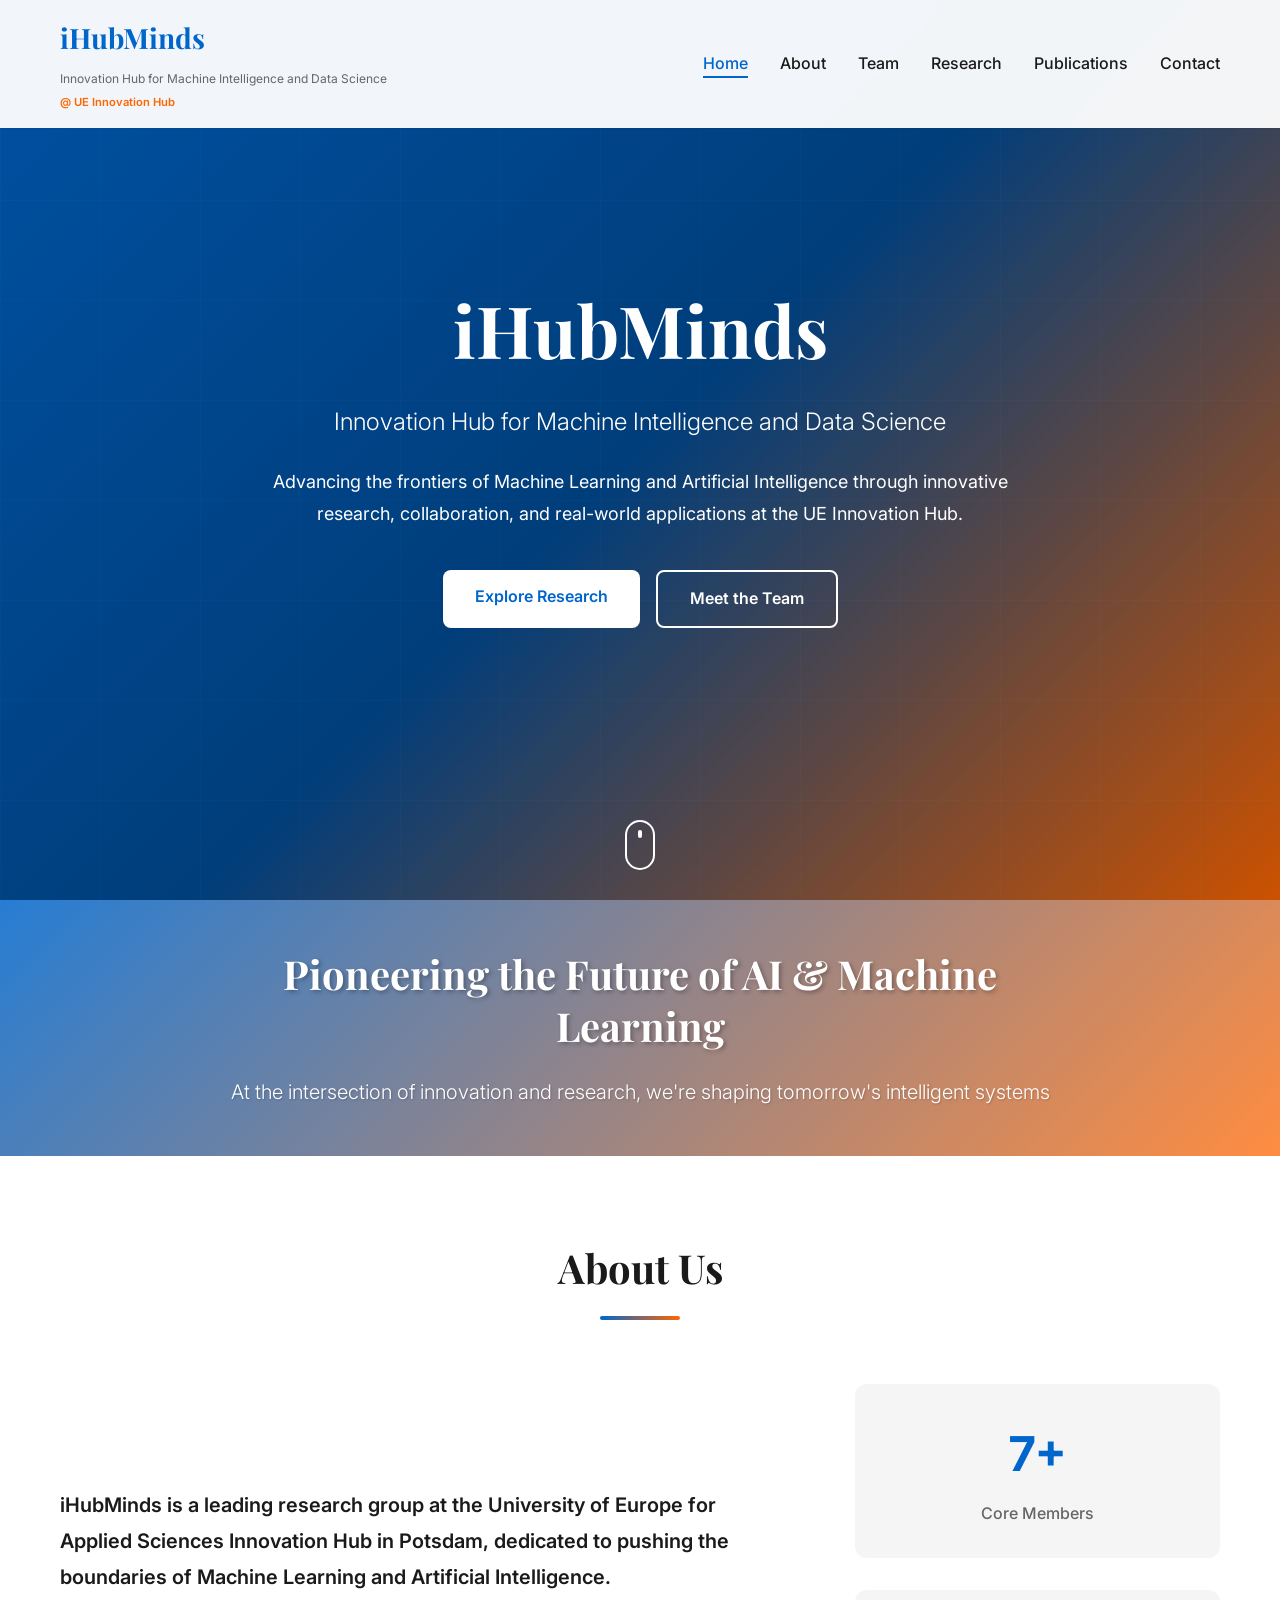
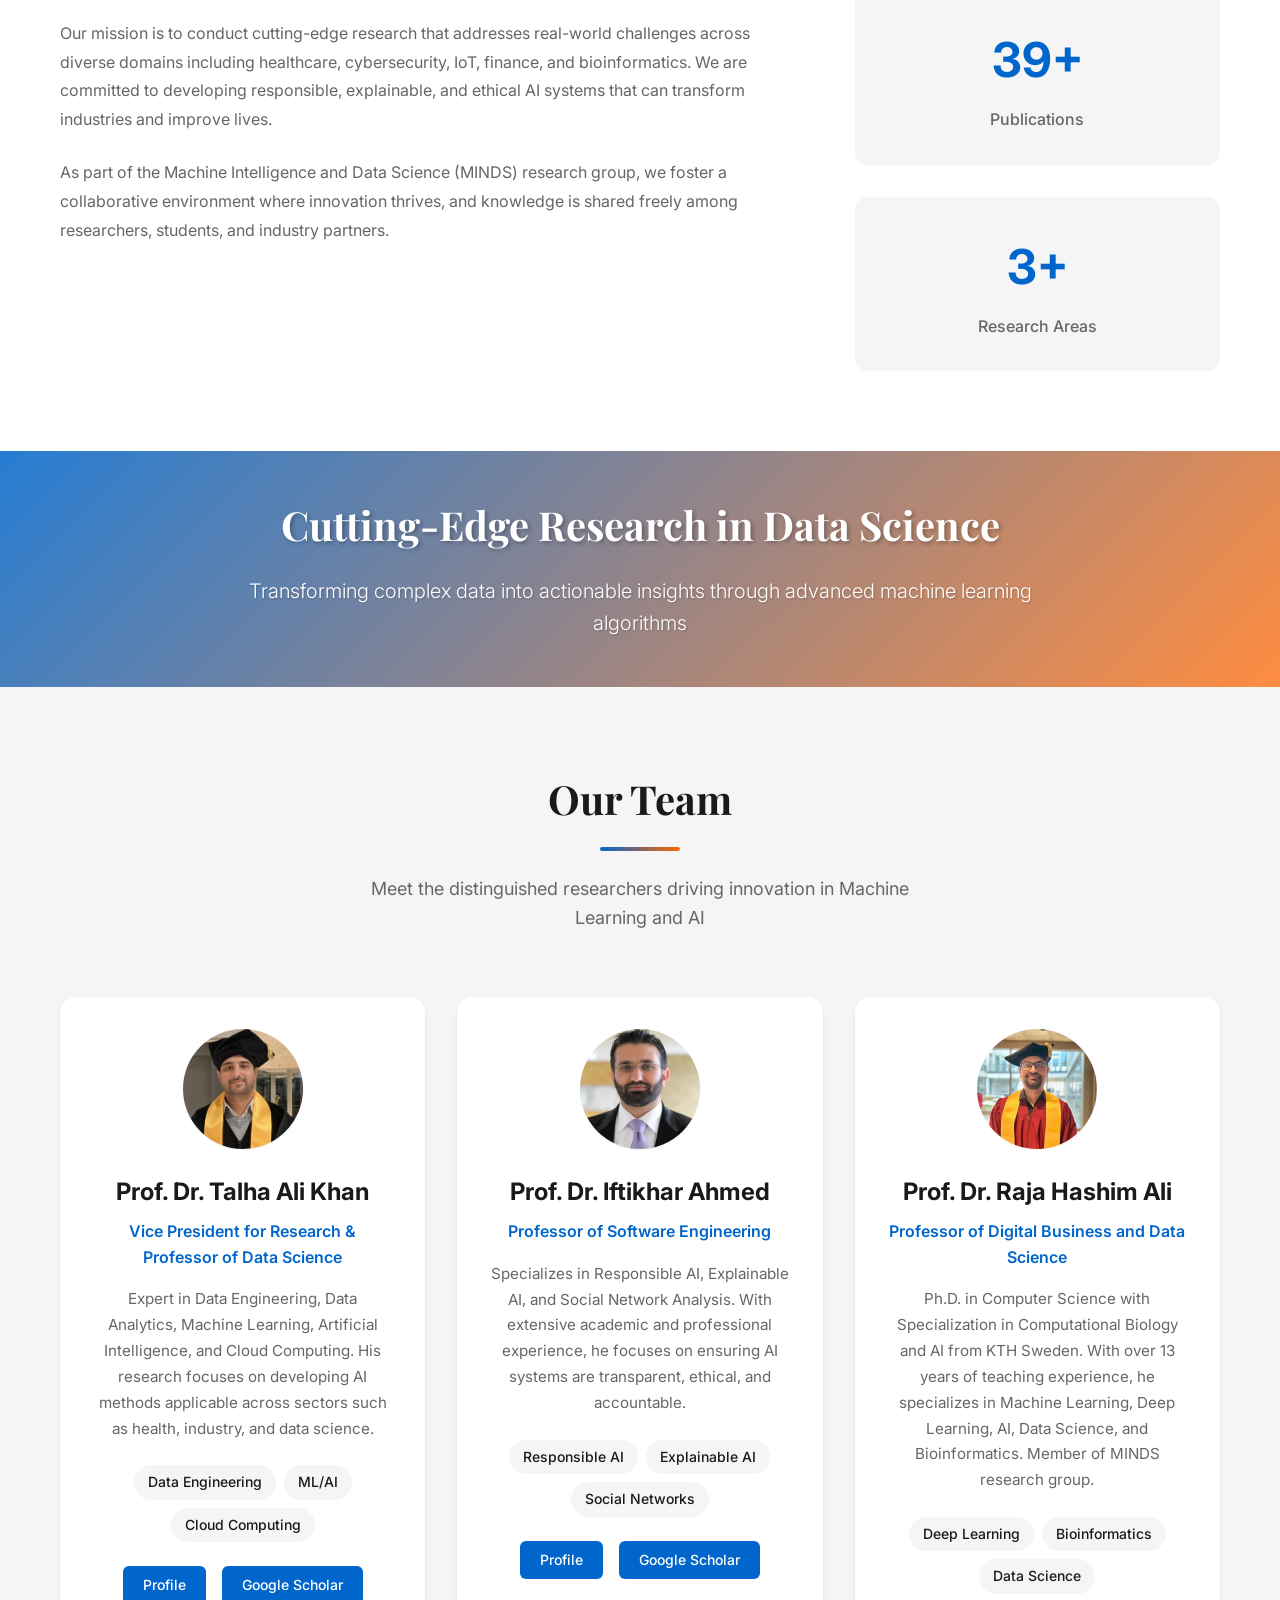
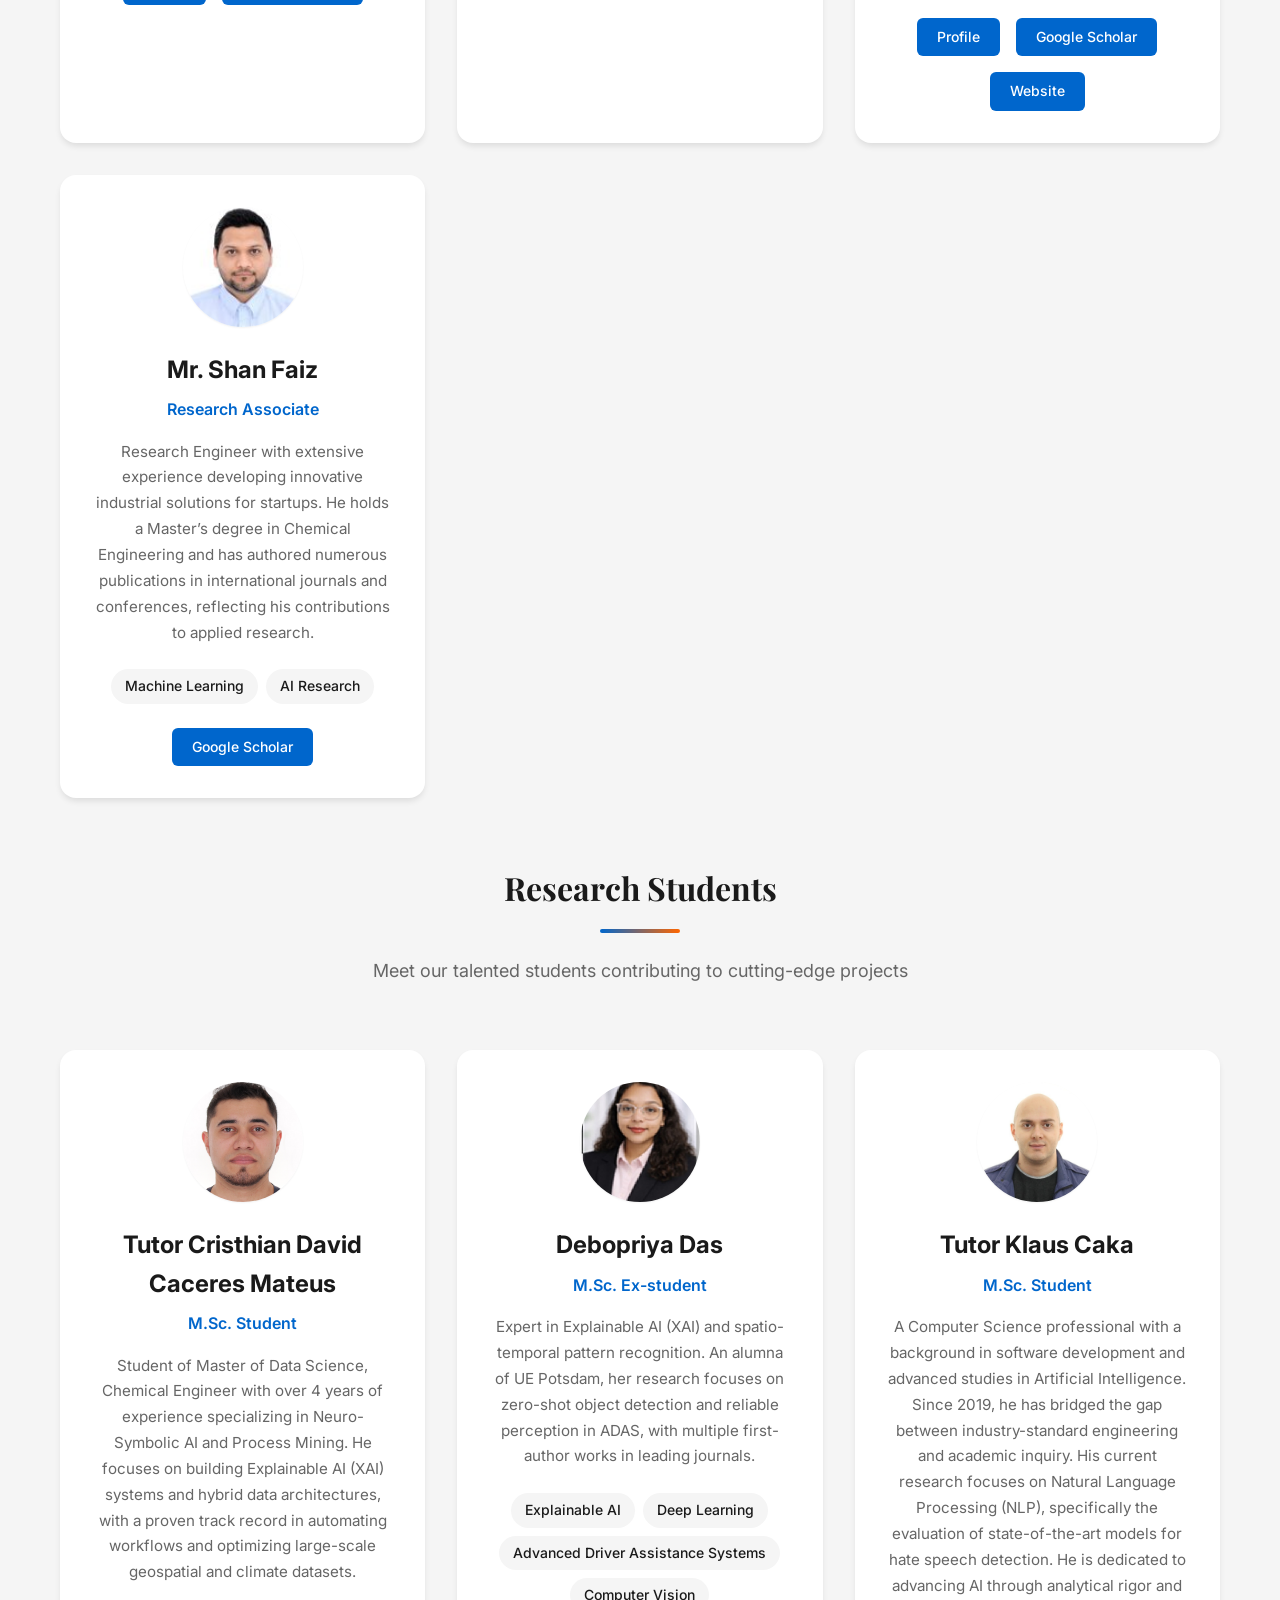
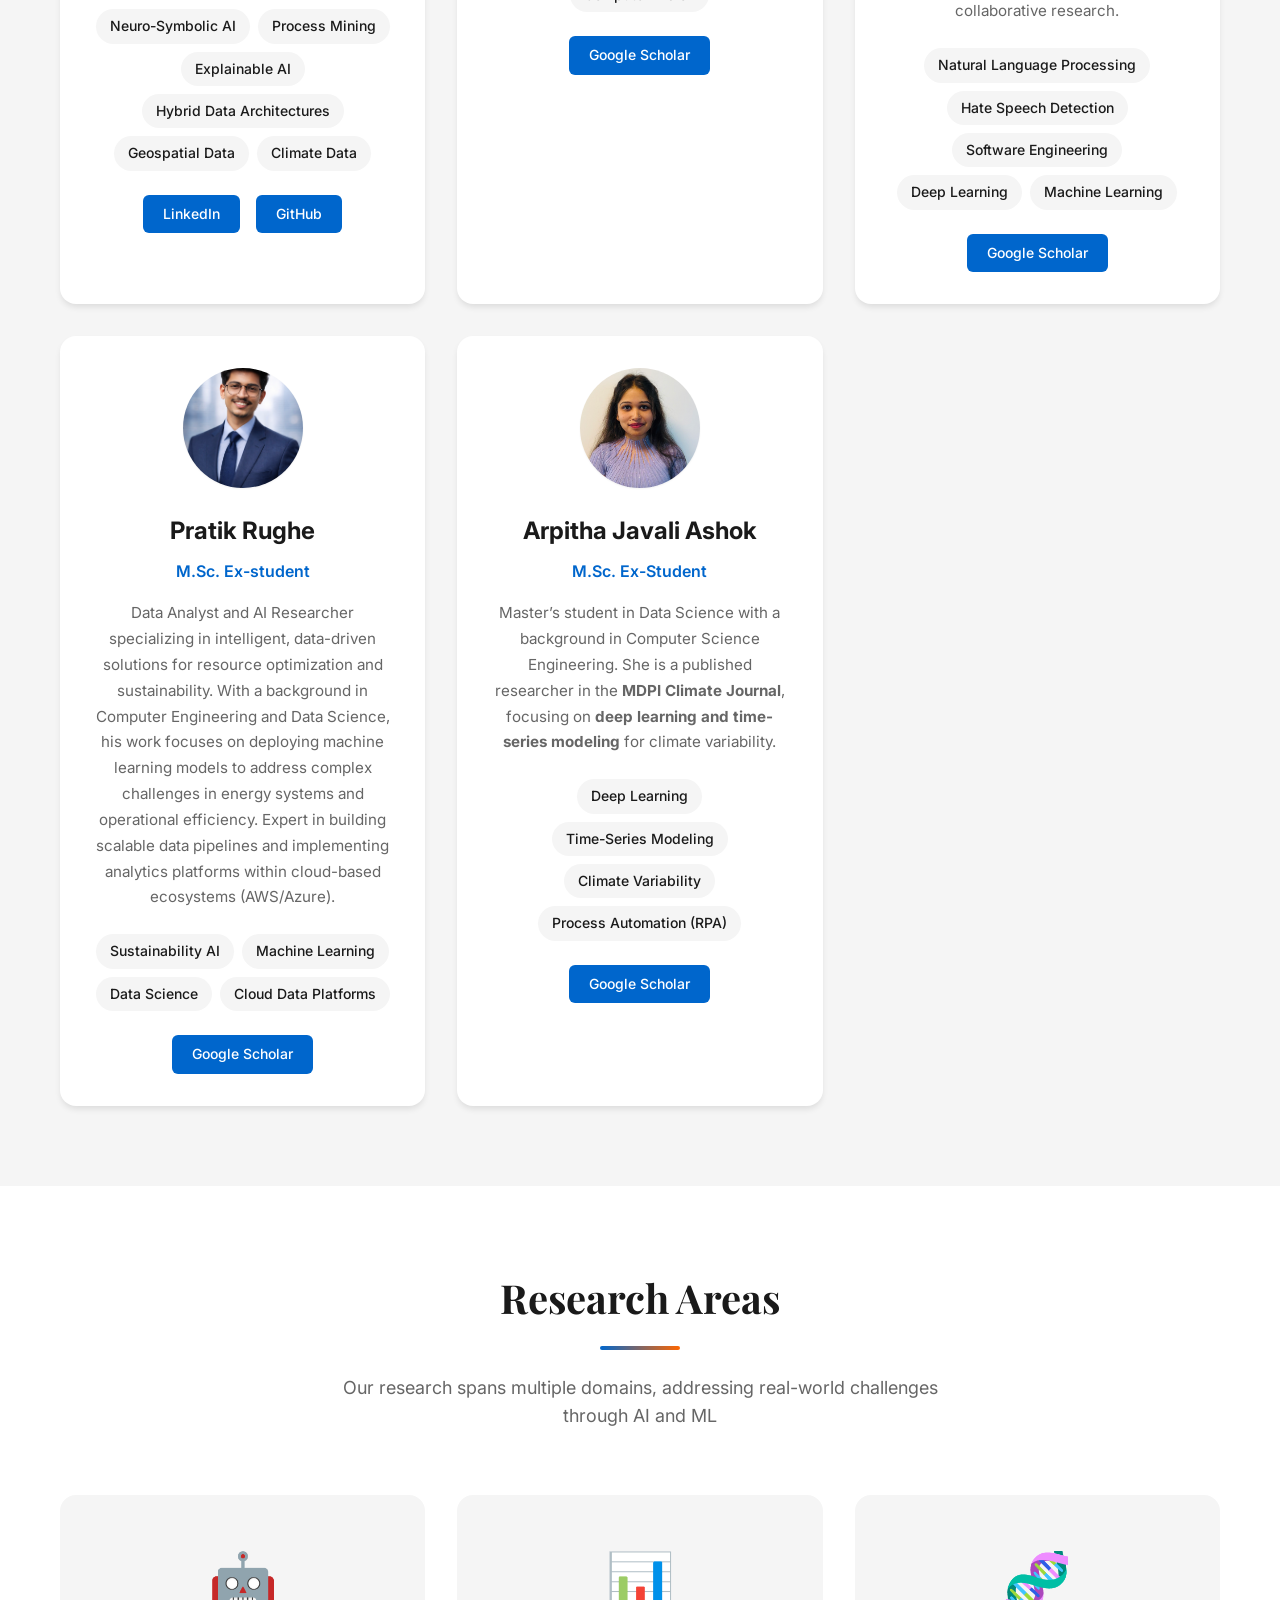
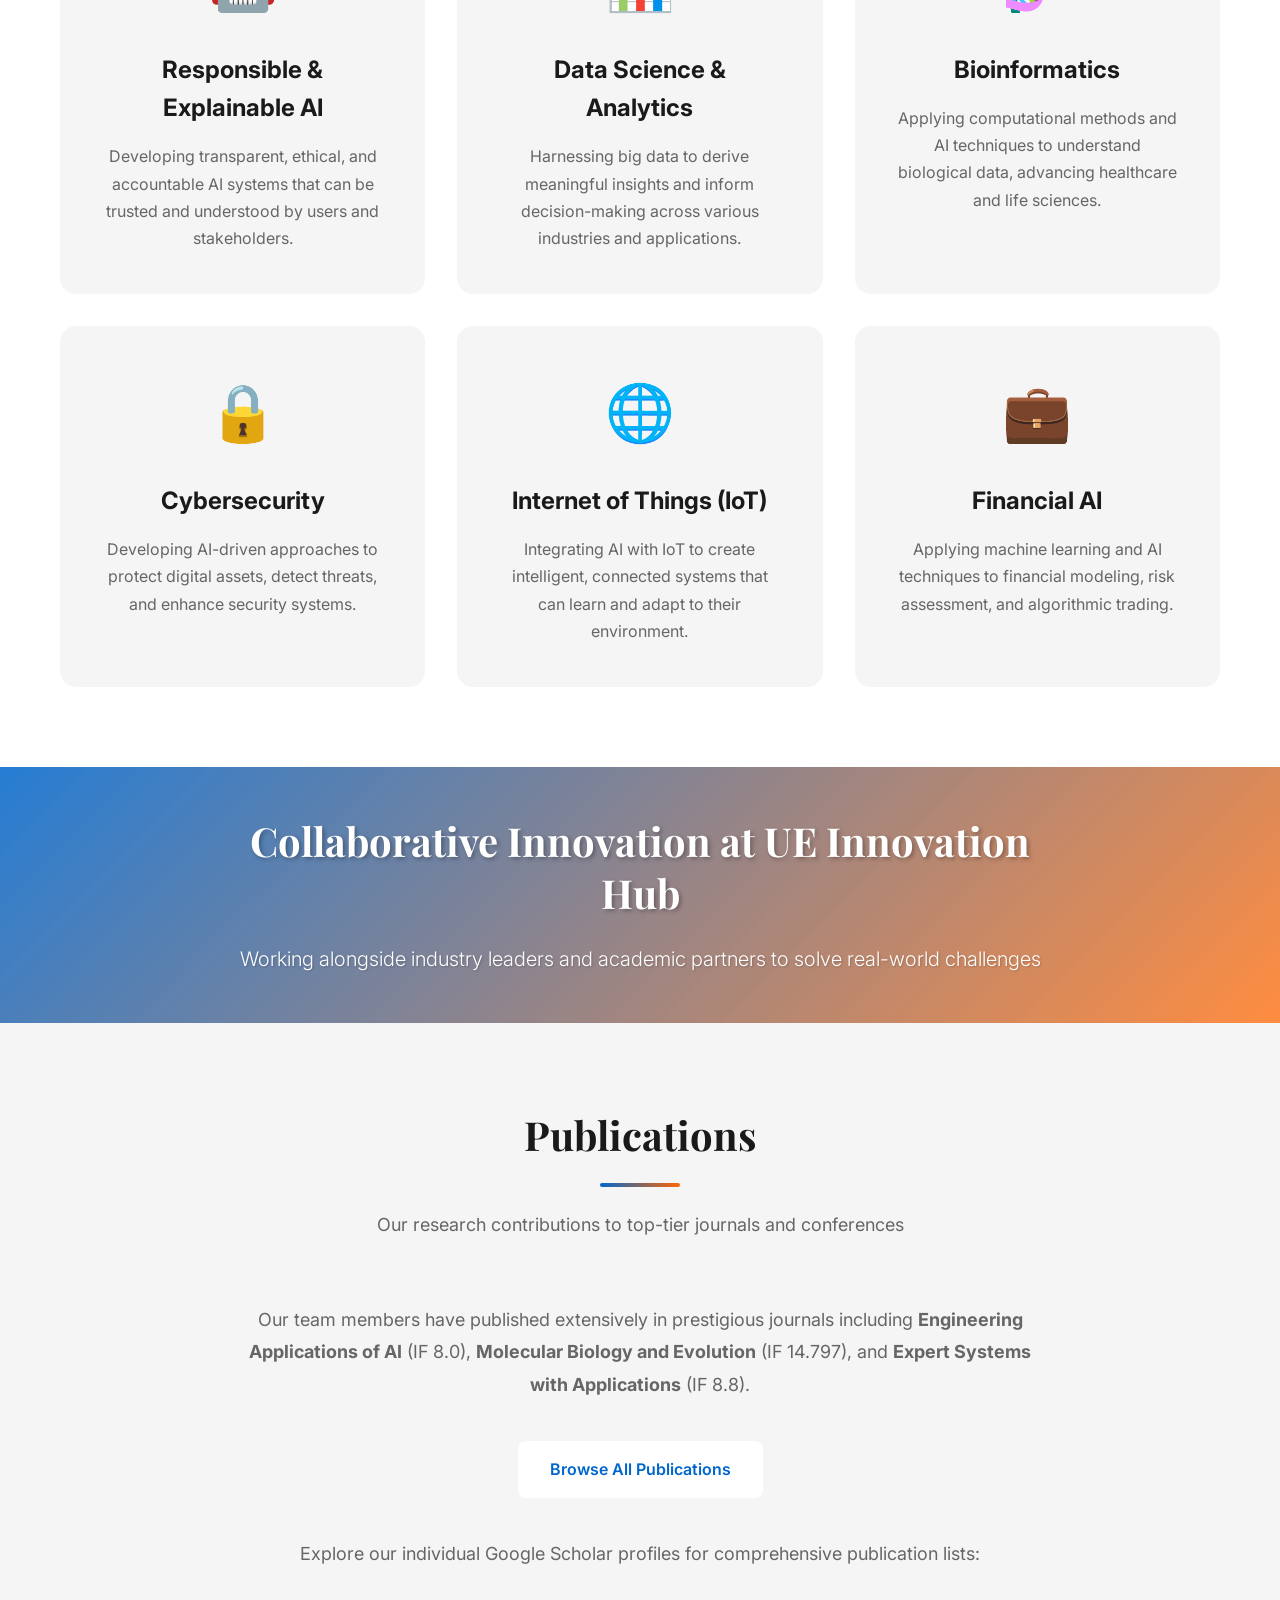
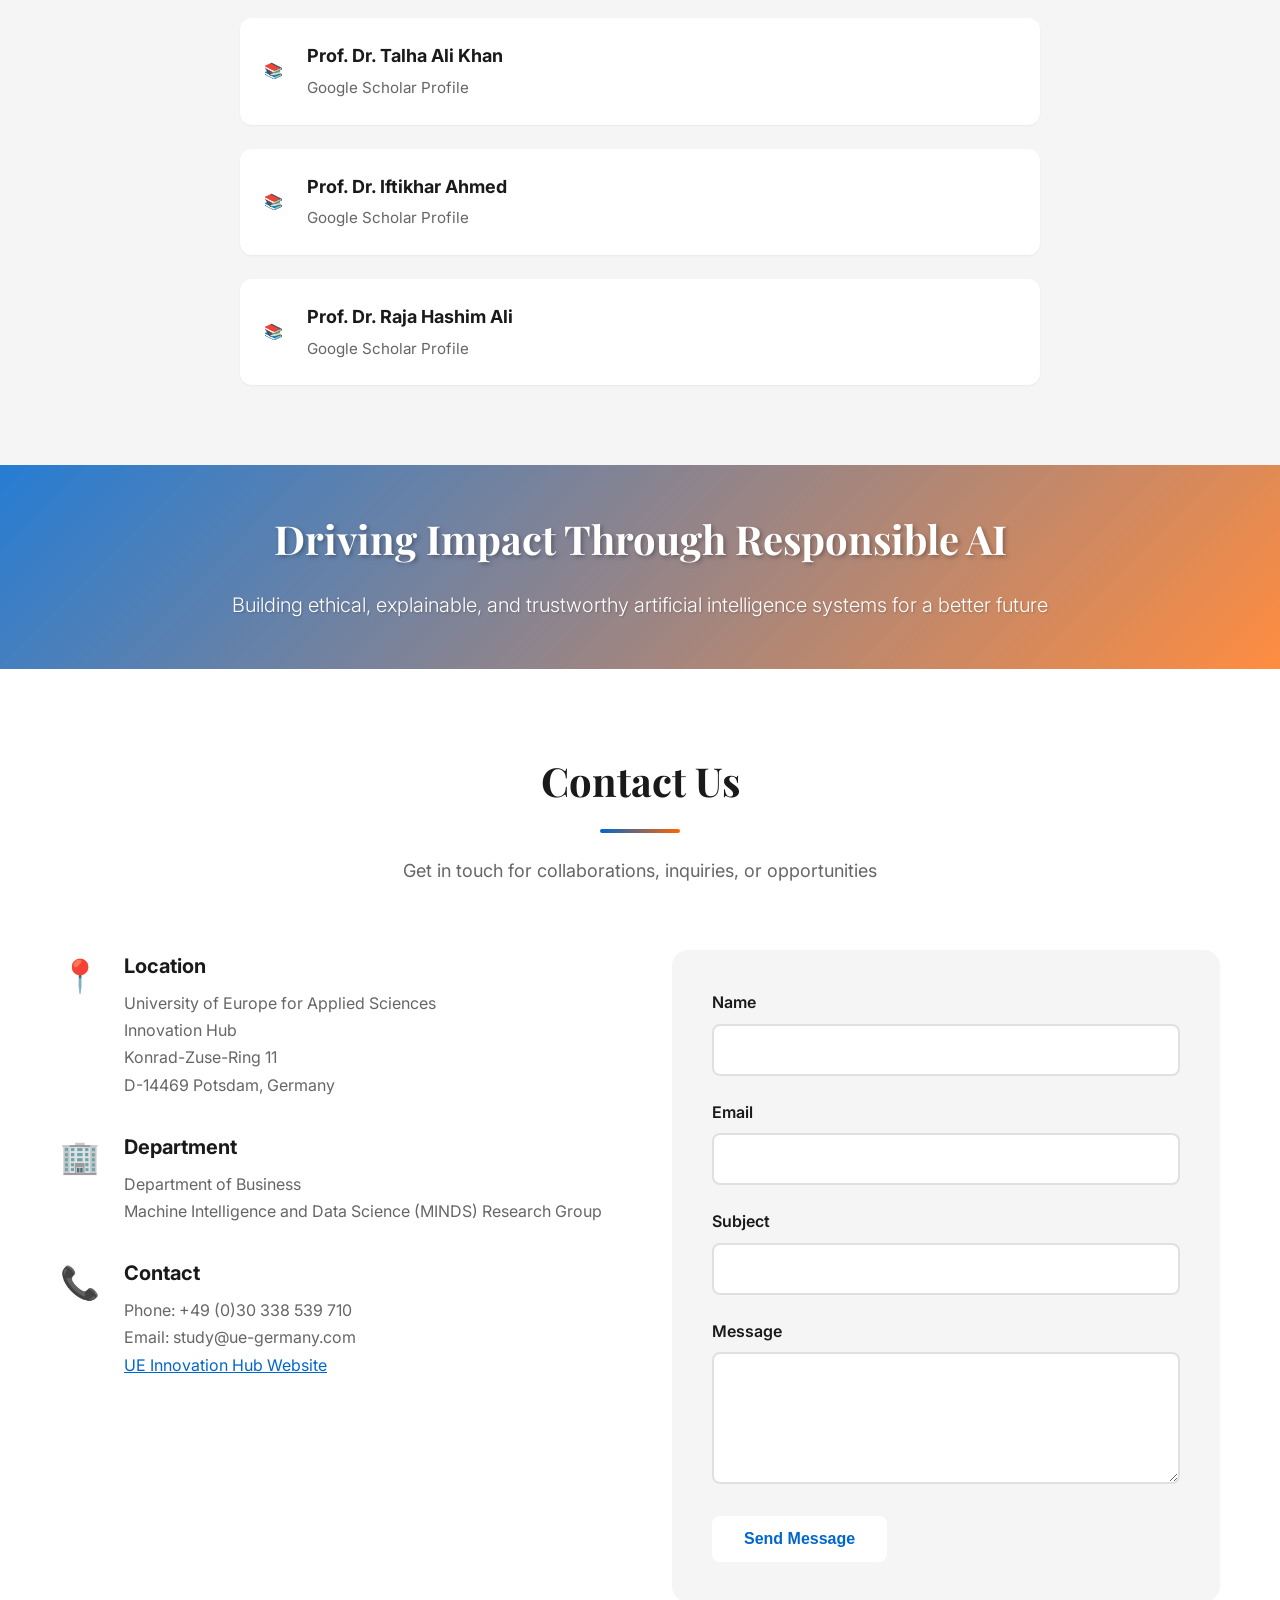
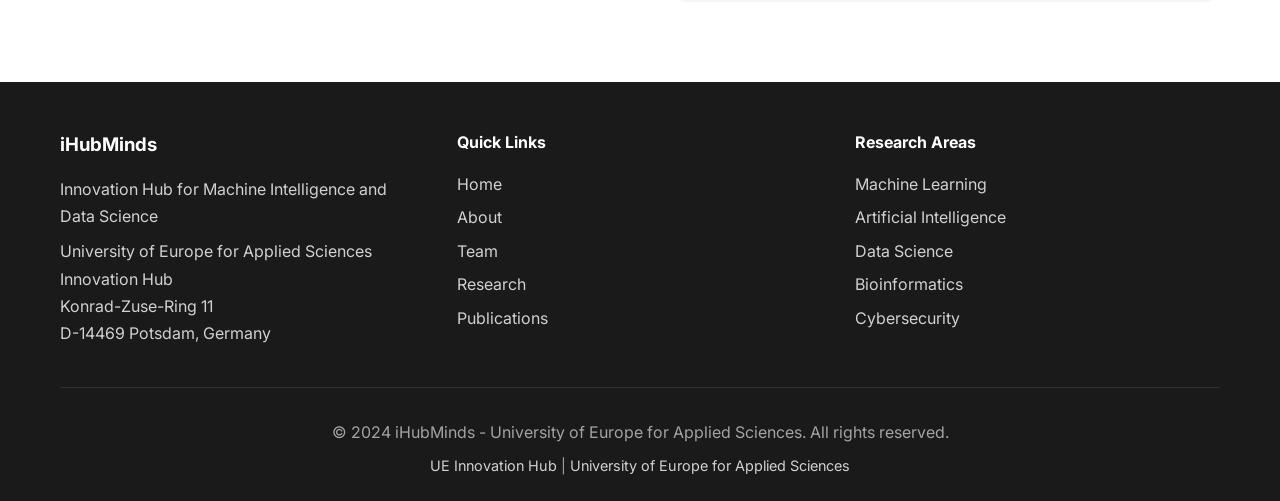
==== index.html @ 254e6cff "fix grid2" ====
<!DOCTYPE html>
<html lang="en">

<head>
    <meta charset="UTF-8">
    <meta name="viewport" content="width=device-width, initial-scale=1.0">
    <title>iHubMinds - Innovation Hub for Machine Intelligence and Data Science</title>
    <link rel="stylesheet" href="styles.css">
    <link rel="preconnect" href="https://fonts.googleapis.com">
    <link rel="preconnect" href="https://fonts.gstatic.com" crossorigin>
    <link
        href="https://fonts.googleapis.com/css2?family=Inter:wght@300;400;500;600;700&family=Playfair+Display:wght@600;700&display=swap"
        rel="stylesheet">
</head>

<body>
    <!-- Navigation -->
    <nav class="navbar" id="navbar">
        <div class="container">
            <div class="nav-wrapper">
                <div class="logo">
                    <h1>iHubMinds</h1>
                    <span class="tagline">Innovation Hub for Machine Intelligence and Data Science</span>
                    <span class="ue-brand">@ UE Innovation Hub</span>
                </div>
                <ul class="nav-menu" id="navMenu">
                    <li><a href="#home" class="nav-link">Home</a></li>
                    <li><a href="#about" class="nav-link">About</a></li>
                    <li><a href="#team" class="nav-link">Team</a></li>
                    <li><a href="#research" class="nav-link">Research</a></li>
                    <li><a href="research-papers.html" class="nav-link">Publications</a></li>
                    <li><a href="#contact" class="nav-link">Contact</a></li>
                </ul>
                <div class="hamburger" id="hamburger">
                    <span></span>
                    <span></span>
                    <span></span>
                </div>
            </div>
        </div>
    </nav>

    <!-- Hero Section -->
    <section id="home" class="hero">
        <div class="hero-background">
            <div class="hero-overlay"></div>
        </div>
        <div class="container">
            <div class="hero-content">
                <h1 class="hero-title">iHubMinds</h1>
                <p class="hero-subtitle">Innovation Hub for Machine Intelligence and Data Science</p>
                <p class="hero-description">
                    Advancing the frontiers of Machine Learning and Artificial Intelligence through
                    innovative research, collaboration, and real-world applications at the UE Innovation Hub.
                </p>
                <div class="hero-buttons">
                    <a href="#research" class="btn btn-primary">Explore Research</a>
                    <a href="#team" class="btn btn-secondary">Meet the Team</a>
                </div>
            </div>
        </div>
        <div class="scroll-indicator">
            <div class="mouse"></div>
        </div>
    </section>

    <!-- Banner 1: Innovation & Technology -->
    <section class="banner-section banner-1">
        <div class="banner-overlay"></div>
        <div class="container">
            <div class="banner-content">
                <h2 class="banner-title">Pioneering the Future of AI & Machine Learning</h2>
                <p class="banner-text">At the intersection of innovation and research, we're shaping tomorrow's
                    intelligent systems</p>
            </div>
        </div>
    </section>

    <!-- About Section -->
    <section id="about" class="about">
        <div class="container">
            <div class="section-header">
                <h2 class="section-title">About Us</h2>
                <div class="title-underline"></div>
            </div>
            <div class="about-content">
                <div class="about-text">
                    <p class="lead">
                        iHubMinds is a leading research group at the University of Europe for Applied Sciences
                        Innovation Hub in Potsdam, dedicated to pushing the boundaries of Machine Learning and
                        Artificial Intelligence.
                    </p>
                    <p>
                        Our mission is to conduct cutting-edge research that addresses real-world challenges
                        across diverse domains including healthcare, cybersecurity, IoT, finance, and bioinformatics.
                        We are committed to developing responsible, explainable, and ethical AI systems that
                        can transform industries and improve lives.
                    </p>
                    <p>
                        As part of the Machine Intelligence and Data Science (MINDS) research group, we foster
                        a collaborative environment where innovation thrives, and knowledge is shared freely
                        among researchers, students, and industry partners.
                    </p>
                </div>
                <div class="about-stats">
                    <div class="stat-item">
                        <div class="stat-number">9+</div>
                        <div class="stat-label">Core Members</div>
                    </div>
                    <div class="stat-item">
                        <div class="stat-number">50+</div>
                        <div class="stat-label">Publications</div>
                    </div>
                    <div class="stat-item">
                        <div class="stat-number">5+</div>
                        <div class="stat-label">Research Areas</div>
                    </div>
                </div>
            </div>
        </div>
    </section>

    <!-- Banner 2: Research Excellence -->
    <section class="banner-section banner-2">
        <div class="banner-overlay"></div>
        <div class="container">
            <div class="banner-content">
                <h2 class="banner-title">Cutting-Edge Research in Data Science</h2>
                <p class="banner-text">Transforming complex data into actionable insights through advanced machine
                    learning algorithms</p>
            </div>
        </div>
    </section>

    <!-- Team Section -->
    <section id="team" class="team">
        <div class="container">
            <div class="section-header">
                <h2 class="section-title">Our Team</h2>
                <div class="title-underline"></div>
                <p class="section-description">
                    Meet the distinguished researchers driving innovation in Machine Learning and AI
                </p>
            </div>
            <div class="team-grid">
                <!-- Prof. Talha Ali Khan -->
                <div class="team-card">
                    <div class="team-image">
                        <img src="images/TalhaAli.jpg" alt="Talha Ali Khan" class="team-photo">
                    </div>
                    <div class="team-info">
                        <h3 class="team-name">Prof. Dr. Talha Ali Khan</h3>
                        <p class="team-title">Vice President for Research & Professor of Data Science</p>
                        <p class="team-bio">
                            Expert in Data Engineering, Data Analytics, Machine Learning, Artificial Intelligence,
                            and Cloud Computing. His research focuses on developing AI methods applicable across
                            sectors such as health, industry, and data science.
                        </p>
                        <div class="team-expertise">
                            <span class="expertise-tag">Data Engineering</span>
                            <span class="expertise-tag">ML/AI</span>
                            <span class="expertise-tag">Cloud Computing</span>
                        </div>
                        <div class="team-links">
                            <a href="https://www.ue-germany.com/about-us/team/talha-ali-khan" target="_blank"
                                class="team-link">Profile</a>
                            <a href="https://scholar.google.com/citations?hl=en&user=Z-t0qwoAAAAJ" target="_blank"
                                class="team-link">Google Scholar</a>
                        </div>
                    </div>
                </div>

                <!-- Prof. Iftikhar Ahmed -->
                <div class="team-card">
                    <div class="team-image">
                        <img src="images/IftikharAhmed.jpg" alt="Iftikhar Ahmed" class="team-photo">
                    </div>
                    <div class="team-info">
                        <h3 class="team-name">Prof. Dr. Iftikhar Ahmed</h3>
                        <p class="team-title">Professor of Software Engineering</p>
                        <p class="team-bio">
                            Specializes in Responsible AI, Explainable AI, and Social Network Analysis.
                            With extensive academic and professional experience, he focuses on ensuring
                            AI systems are transparent, ethical, and accountable.
                        </p>
                        <div class="team-expertise">
                            <span class="expertise-tag">Responsible AI</span>
                            <span class="expertise-tag">Explainable AI</span>
                            <span class="expertise-tag">Social Networks</span>
                        </div>
                        <div class="team-links">
                            <a href="https://www.ue-germany.com/de/ueber-uns/team/dr-iftikhar-ahmed" target="_blank"
                                class="team-link">Profile</a>
                            <a href="https://scholar.google.com/citations?hl=en&user=wEdc-UUAAAAJ" target="_blank"
                                class="team-link">Google Scholar</a>
                        </div>
                    </div>
                </div>

                <!-- Prof. Raja Hashim Ali -->
                <div class="team-card">
                    <div class="team-image">
                        <img src="images/RajaHashim.jpg" alt="Raja Hashim Ali" class="team-photo">
                    </div>
                    <div class="team-info">
                        <h3 class="team-name">Prof. Dr. Raja Hashim Ali</h3>
                        <p class="team-title">Professor of Digital Business and Data Science</p>
                        <p class="team-bio">
                            Ph.D. in Computer Science with Specialization in Computational Biology and AI from
                            KTH Sweden. With over 13 years of teaching experience, he specializes in Machine Learning,
                            Deep Learning, AI, Data Science, and Bioinformatics. Member of MINDS research group.
                        </p>
                        <div class="team-expertise">
                            <span class="expertise-tag">Deep Learning</span>
                            <span class="expertise-tag">Bioinformatics</span>
                            <span class="expertise-tag">Data Science</span>
                        </div>
                        <div class="team-links">
                            <a href="https://www.ue-germany.com/about-us/team/raja-hashim-ali" target="_blank"
                                class="team-link">Profile</a>
                            <a href="https://scholar.google.com/citations?user=hLBNWsYAAAAJ&hl=en" target="_blank"
                                class="team-link">Google Scholar</a>
                            <a href="https://sites.google.com/view/dr-raja-hashim-ali" target="_blank"
                                class="team-link">Website</a>
                        </div>
                    </div>
                </div>

                <!-- Mr. Shan Faiz -->
                <div class="team-card">
                    <div class="team-image">
                        <img src="images/ShanFaiz.jpg" alt="Shan Faiz" class="team-photo">
                    </div>
                    <div class="team-info">
                        <h3 class="team-name">Mr. Shan Faiz</h3>
                        <p class="team-title">Research Associate</p>
                        <p class="team-bio">
                            Research Engineer with extensive experience developing innovative industrial solutions
                            for startups. He holds a Master’s degree in Chemical Engineering and has authored
                            numerous publications in international journals and conferences, reflecting his
                            contributions to applied research.
                        </p>
                        <div class="team-expertise">
                            <span class="expertise-tag">Machine Learning</span>
                            <span class="expertise-tag">AI Research</span>
                        </div>
                        <div class="team-links">
                            <a href="https://scholar.google.com/citations?user=2eY9xKMAAAAJ&hl=en" target="_blank"
                                class="team-link">Google Scholar</a>
                        </div>
                    </div>
                </div>
            </div>
            <!-- Students sub-section -->
            <div class="section-header" style="margin-top: 4rem;">
                <h3 class="section-title" style="font-size: 2rem;">Research Students</h3>
                <div class="title-underline"></div>
                <p class="section-description">
                    Meet our talented students contributing to cutting-edge projects
                </p>
            </div>
            <div class="team-grid">
                <!-- Cristhian Caceres -->
                <div class="team-card">
                    <div class="team-image">
                        <img src="images/CristhianCaceres.jpg" alt="Cristhian Caceres" class="team-photo">
                    </div>
                    <div class="team-info">
                        <h3 class="team-name">Tutor Cristhian David Caceres Mateus</h3>
                        <p class="team-title">M.Sc. Student</p>
                        <p class="team-bio">
                            Student of Master of Data Science, Chemical Engineer with over 4 years of experience
                            specializing in Neuro-Symbolic AI and Process Mining. He focuses on building Explainable AI
                            (XAI) systems and
                            hybrid data architectures, with a proven track record in automating workflows and
                            optimizing large-scale geospatial and climate datasets.
                        </p>
                        <div class="team-expertise">
                            <span class="expertise-tag">Neuro-Symbolic AI</span>
                            <span class="expertise-tag">Process Mining</span>
                            <span class="expertise-tag">Explainable AI</span>
                            <span class="expertise-tag">Hybrid Data Architectures</span>
                            <span class="expertise-tag">Geospatial Data</span>
                            <span class="expertise-tag">Climate Data</span>
                        </div>
                        <div class="team-links">
                            <a href="www.linkedin.com/in/cacerescristhian" class="team-link">LinkedIn</a>
                            <a href="https://github.com/CaceresCristhian/Data-Science-Portfolio"
                                class="team-link">GitHub</a>
                        </div>
                    </div>
                </div>
                <!-- Debopriya Das  -->
                <div class="team-card">
                    <div class="team-image">
                        <img src="images/DebopriyaDas.jpg" alt="Debopriya Das" class="team-photo">
                    </div>
                    <div class="team-info">
                        <h3 class="team-name">Debopriya Das </h3>
                        <p class="team-title">M.Sc. Ex-student</p>
                        <p class="team-bio">
                            Expert in Explainable AI (XAI) and spatio-temporal pattern recognition.
                            An alumna of UE Potsdam, her research focuses on zero-shot object detection and
                            reliable perception in ADAS, with multiple first-author works in leading journals.
                        </p>
                        <div class="team-expertise">
                            <span class="expertise-tag">Explainable AI</span>
                            <span class="expertise-tag">Deep Learning</span>
                            <span class="expertise-tag">Advanced Driver Assistance Systems</span>
                            <span class="expertise-tag">Computer Vision</span>
                        </div>
                        <div class="team-links">
                            <a href="https://scholar.google.com/citations?user=wLLFzRUAAAAJ&hl=en" target="_blank"
                                class="team-link">Google Scholar</a>
                        </div>
                    </div>
                </div>
                <!-- Klaus Caka -->
                <div class="team-card">
                    <div class="team-image">
                        <img src="images/KlausCaka.jpg" alt="Klaus Caka" class="team-photo">
                    </div>
                    <div class="team-info">
                        <h3 class="team-name">Tutor Klaus Caka</h3>
                        <p class="team-title">M.Sc. Student</p>
                        <p class="team-bio">
                            A Computer Science professional with a background in software development and advanced
                            studies
                            in Artificial Intelligence. Since 2019, he has bridged the gap between industry-standard
                            engineering
                            and academic inquiry. His current research focuses on Natural Language Processing (NLP),
                            specifically
                            the evaluation of state-of-the-art models for hate speech detection. He is dedicated to
                            advancing
                            AI through analytical rigor and collaborative research.
                        </p>
                        <div class="team-expertise">
                            <span class="expertise-tag">Natural Language Processing</span>
                            <span class="expertise-tag">Hate Speech Detection</span>
                            <span class="expertise-tag">Software Engineering</span>
                            <span class="expertise-tag">Deep Learning</span>
                            <span class="expertise-tag">Machine Learning</span>
                        </div>
                        <div class="team-links">
                            <a href="https://scholar.google.com/citations?user=wLLFzRUAAAAJ&hl=en" target="_blank"
                                class="team-link">Google Scholar</a>
                        </div>
                    </div>
                </div>
                <!-- Pratik Rughe-->
                <div class="team-card">
                    <div class="team-image">
                        <img src="images/Pratik.jpg" alt="Pratik Rughe" class="team-photo">
                    </div>
                    <div class="team-info">
                        <h3 class="team-name">Pratik Rughe</h3>
                        <p class="team-title">M.Sc. Ex-student</p>
                        <p class="team-bio">
                            Data Analyst and AI Researcher specializing in intelligent, data-driven solutions for
                            resource
                            optimization and sustainability. With a background in Computer Engineering and Data
                            Science,
                            his work focuses on deploying machine learning models to address complex challenges in
                            energy
                            systems and operational efficiency. Expert in building scalable data pipelines and
                            implementing
                            analytics platforms within cloud-based ecosystems (AWS/Azure).
                        </p>
                        <div class="team-expertise">
                            <span class="expertise-tag">Sustainability AI</span>
                            <span class="expertise-tag">Machine Learning</span>
                            <span class="expertise-tag">Data Science</span>
                            <span class="expertise-tag">Cloud Data Platforms</span>
                        </div>
                        <div class="team-links">
                            <a href="https://scholar.google.com/citations?user=wLLFzRUAAAAJ&hl=en" target="_blank"
                                class="team-link">Google Scholar</a>
                        </div>
                    </div>
                </div>
                <!-- Arpitha Javali Ashok-->
                <div class="team-card">
                    <div class="team-image">
                        <img src="images/ArpithaJavali.jpg" alt="Arpitha Javali Ashok" class="team-photo">
                    </div>
                    <div class="team-info">
                        <h3 class="team-name">Arpitha Javali Ashok</h3>
                        <p class="team-title">M.Sc. Ex-Student</p>
                        <p class="team-bio">
                            Master’s student in Data Science with a background in Computer Science Engineering.
                            She is a published researcher in the <strong>MDPI Climate Journal</strong>,
                            focusing on <strong>deep learning and time-series modeling</strong> for
                            climate variability.
                        </p>
                        <div class="team-expertise">
                            <span class="expertise-tag">Deep Learning</span>
                            <span class="expertise-tag">Time-Series Modeling</span>
                            <span class="expertise-tag">Climate Variability</span>
                            <span class="expertise-tag">Process Automation (RPA)</span>
                        </div>
                        <div class="team-links">
                            <a href="https://scholar.google.com/citations?user=wLLFzRUAAAAJ&hl=en" target="_blank"
                                class="team-link">Google Scholar</a>
                        </div>
                    </div>
                </div>
            </div>
    </section>

    <!-- Research Section -->
    <section id="research" class="research">
        <div class="container">
            <div class="section-header">
                <h2 class="section-title">Research Areas</h2>
                <div class="title-underline"></div>
                <p class="section-description">
                    Our research spans multiple domains, addressing real-world challenges through AI and ML
                </p>
            </div>
            <div class="research-grid">
                <div class="research-card">
                    <div class="research-icon">🤖</div>
                    <h3 class="research-title">Responsible & Explainable AI</h3>
                    <p class="research-description">
                        Developing transparent, ethical, and accountable AI systems that can be trusted
                        and understood by users and stakeholders.
                    </p>
                </div>
                <div class="research-card">
                    <div class="research-icon">📊</div>
                    <h3 class="research-title">Data Science & Analytics</h3>
                    <p class="research-description">
                        Harnessing big data to derive meaningful insights and inform decision-making
                        across various industries and applications.
                    </p>
                </div>
                <div class="research-card">
                    <div class="research-icon">🧬</div>
                    <h3 class="research-title">Bioinformatics</h3>
                    <p class="research-description">
                        Applying computational methods and AI techniques to understand biological data,
                        advancing healthcare and life sciences.
                    </p>
                </div>
                <div class="research-card">
                    <div class="research-icon">🔒</div>
                    <h3 class="research-title">Cybersecurity</h3>
                    <p class="research-description">
                        Developing AI-driven approaches to protect digital assets, detect threats,
                        and enhance security systems.
                    </p>
                </div>
                <div class="research-card">
                    <div class="research-icon">🌐</div>
                    <h3 class="research-title">Internet of Things (IoT)</h3>
                    <p class="research-description">
                        Integrating AI with IoT to create intelligent, connected systems that can
                        learn and adapt to their environment.
                    </p>
                </div>
                <div class="research-card">
                    <div class="research-icon">💼</div>
                    <h3 class="research-title">Financial AI</h3>
                    <p class="research-description">
                        Applying machine learning and AI techniques to financial modeling, risk assessment,
                        and algorithmic trading.
                    </p>
                </div>
            </div>
        </div>
    </section>

    <!-- Banner 3: Collaboration -->
    <section class="banner-section banner-3">
        <div class="banner-overlay"></div>
        <div class="container">
            <div class="banner-content">
                <h2 class="banner-title">Collaborative Innovation at UE Innovation Hub</h2>
                <p class="banner-text">Working alongside industry leaders and academic partners to solve real-world
                    challenges</p>
            </div>
        </div>
    </section>

    <!-- Publications Section -->
    <section id="publications" class="publications">
        <div class="container">
            <div class="section-header">
                <h2 class="section-title">Publications</h2>
                <div class="title-underline"></div>
                <p class="section-description">
                    Our research contributions to top-tier journals and conferences
                </p>
            </div>
            <div class="publications-content">
                <div class="publications-intro">
                    <p>
                        Our team members have published extensively in prestigious journals including
                        <strong>Engineering Applications of AI</strong> (IF 8.0),
                        <strong>Molecular Biology and Evolution</strong> (IF 14.797), and
                        <strong>Expert Systems with Applications</strong> (IF 8.8).
                    </p>
                    <p>
                        <a href="research-papers.html" class="btn btn-primary"
                            style="margin: 1.5rem 0; display: inline-block;">Browse All Publications</a>
                    </p>
                    <p>
                        Explore our individual Google Scholar profiles for comprehensive publication lists:
                    </p>
                </div>
                <div class="publications-links">
                    <a href="https://scholar.google.com/citations?hl=en&user=Z-t0qwoAAAAJ" target="_blank"
                        class="publication-link">
                        <span class="link-icon">📚</span>
                        <div>
                            <strong>Prof. Dr. Talha Ali Khan</strong>
                            <span>Google Scholar Profile</span>
                        </div>
                    </a>
                    <a href="https://scholar.google.com/citations?hl=en&user=wEdc-UUAAAAJ" target="_blank"
                        class="publication-link">
                        <span class="link-icon">📚</span>
                        <div>
                            <strong>Prof. Dr. Iftikhar Ahmed</strong>
                            <span>Google Scholar Profile</span>
                        </div>
                    </a>
                    <a href="https://scholar.google.com/citations?user=hLBNWsYAAAAJ&hl=en" target="_blank"
                        class="publication-link">
                        <span class="link-icon">📚</span>
                        <div>
                            <strong>Prof. Dr. Raja Hashim Ali</strong>
                            <span>Google Scholar Profile</span>
                        </div>
                    </a>
                </div>
            </div>
        </div>
    </section>

    <!-- Banner 4: Impact -->
    <section class="banner-section banner-4">
        <div class="banner-overlay"></div>
        <div class="container">
            <div class="banner-content">
                <h2 class="banner-title">Driving Impact Through Responsible AI</h2>
                <p class="banner-text">Building ethical, explainable, and trustworthy artificial intelligence systems
                    for a better future</p>
            </div>
        </div>
    </section>

    <!-- Contact Section -->
    <section id="contact" class="contact">
        <div class="container">
            <div class="section-header">
                <h2 class="section-title">Contact Us</h2>
                <div class="title-underline"></div>
                <p class="section-description">
                    Get in touch for collaborations, inquiries, or opportunities
                </p>
            </div>
            <div class="contact-content">
                <div class="contact-info">
                    <div class="contact-item">
                        <div class="contact-icon">📍</div>
                        <div>
                            <h3>Location</h3>
                            <p>University of Europe for Applied Sciences<br>
                                Innovation Hub<br>
                                Konrad-Zuse-Ring 11<br>
                                D-14469 Potsdam, Germany</p>
                        </div>
                    </div>
                    <div class="contact-item">
                        <div class="contact-icon">🏢</div>
                        <div>
                            <h3>Department</h3>
                            <p>Department of Business<br>
                                Machine Intelligence and Data Science (MINDS) Research Group</p>
                        </div>
                    </div>
                    <div class="contact-item">
                        <div class="contact-icon">📞</div>
                        <div>
                            <h3>Contact</h3>
                            <p>Phone: +49 (0)30 338 539 710<br>
                                Email: study@ue-germany.com<br>
                                <a href="https://www.ue-germany.com/de/standorte/innovation-hub" target="_blank"
                                    style="color: var(--ue-blue);">UE Innovation Hub Website</a>
                            </p>
                        </div>
                    </div>
                </div>
                <div class="contact-form-wrapper">
                    <form class="contact-form" id="contactForm">
                        <div class="form-group">
                            <label for="name">Name</label>
                            <input type="text" id="name" name="name" required>
                        </div>
                        <div class="form-group">
                            <label for="email">Email</label>
                            <input type="email" id="email" name="email" required>
                        </div>
                        <div class="form-group">
                            <label for="subject">Subject</label>
                            <input type="text" id="subject" name="subject" required>
                        </div>
                        <div class="form-group">
                            <label for="message">Message</label>
                            <textarea id="message" name="message" rows="5" required></textarea>
                        </div>
                        <button type="submit" class="btn btn-primary">Send Message</button>
                    </form>
                </div>
            </div>
        </div>
    </section>

    <!-- Footer -->
    <footer class="footer">
        <div class="container">
            <div class="footer-content">
                <div class="footer-section">
                    <h3>iHubMinds</h3>
                    <p>Innovation Hub for Machine Intelligence and Data Science</p>
                    <p class="footer-location">University of Europe for Applied Sciences<br>Innovation
                        Hub<br>Konrad-Zuse-Ring 11<br>D-14469 Potsdam, Germany</p>
                </div>
                <div class="footer-section">
                    <h4>Quick Links</h4>
                    <ul>
                        <li><a href="#home">Home</a></li>
                        <li><a href="#about">About</a></li>
                        <li><a href="#team">Team</a></li>
                        <li><a href="#research">Research</a></li>
                        <li><a href="#publications">Publications</a></li>
                    </ul>
                </div>
                <div class="footer-section">
                    <h4>Research Areas</h4>
                    <ul>
                        <li>Machine Learning</li>
                        <li>Artificial Intelligence</li>
                        <li>Data Science</li>
                        <li>Bioinformatics</li>
                        <li>Cybersecurity</li>
                    </ul>
                </div>
            </div>
            <div class="footer-bottom">
                <p>&copy; 2024 iHubMinds - University of Europe for Applied Sciences. All rights reserved.</p>
                <p style="margin-top: 0.5rem; font-size: 0.9rem;">
                    <a href="https://www.ue-germany.com/de/standorte/innovation-hub" target="_blank"
                        style="color: rgba(255, 255, 255, 0.8); text-decoration: none;">UE Innovation Hub</a> |
                    <a href="https://www.ue-germany.com" target="_blank"
                        style="color: rgba(255, 255, 255, 0.8); text-decoration: none;">University of Europe for Applied
                        Sciences</a>
                </p>
            </div>
        </div>
    </footer>

    <script src="script.js"></script>
</body>

</html>
---- styles.css ----
/* Reset and Base Styles */
* {
    margin: 0;
    padding: 0;
    box-sizing: border-box;
}

:root {
    /* UE Innovation Hub Brand Colors */
    --primary-color: #0066cc;
    /* UE Blue - kept for compatibility */
    --primary-dark: #0052a3;
    --secondary-color: #ff6600;
    --accent-color: #00a8e8;
    --text-dark: #1a1a1a;
    --text-light: #666666;
    --bg-light: #f5f5f5;
    --bg-white: #ffffff;
    --border-color: #e0e0e0;
    --ue-blue: #0066cc;
    --ue-orange: #ff6600;
    --ue-light-blue: #e6f2ff;
    --shadow-sm: 0 1px 2px 0 rgba(0, 0, 0, 0.05);
    --shadow-md: 0 4px 6px -1px rgba(0, 0, 0, 0.1);
    --shadow-lg: 0 10px 15px -3px rgba(0, 0, 0, 0.1);
    --shadow-xl: 0 20px 25px -5px rgba(0, 0, 0, 0.1);
}

html {
    scroll-behavior: smooth;
}

body {
    font-family: 'Inter', -apple-system, BlinkMacSystemFont, 'Segoe UI', Roboto, sans-serif;
    color: var(--text-dark);
    line-height: 1.6;
    overflow-x: hidden;
    position: relative;
}

.container {
    max-width: 1200px;
    margin: 0 auto;
    padding: 0 20px;
}

/* Navigation */
.navbar {
    position: fixed;
    top: 0;
    left: 0;
    right: 0;
    background: rgba(255, 255, 255, 0.95);
    backdrop-filter: blur(10px);
    box-shadow: var(--shadow-sm);
    z-index: 1000;
    transition: all 0.3s ease;
}

.navbar.scrolled {
    box-shadow: var(--shadow-md);
}

.nav-wrapper {
    display: flex;
    justify-content: space-between;
    align-items: center;
    padding: 1rem 0;
}

.logo h1 {
    font-family: 'Playfair Display', serif;
    font-size: 1.75rem;
    color: var(--ue-blue);
    margin-bottom: 0.25rem;
}

.logo .tagline {
    font-size: 0.75rem;
    color: var(--text-light);
    font-weight: 400;
}

.logo .ue-brand {
    font-size: 0.7rem;
    color: var(--ue-orange);
    font-weight: 600;
    display: block;
    margin-top: 0.25rem;
}

.nav-menu {
    display: flex;
    list-style: none;
    gap: 2rem;
    align-items: center;
}

.nav-link {
    text-decoration: none;
    color: var(--text-dark);
    font-weight: 500;
    transition: color 0.3s ease;
    position: relative;
}

.nav-link::after {
    content: '';
    position: absolute;
    bottom: -5px;
    left: 0;
    width: 0;
    height: 2px;
    background: var(--ue-blue);
    transition: width 0.3s ease;
}

.nav-link:hover {
    color: var(--ue-blue);
}

.nav-link:hover::after {
    width: 100%;
}

.hamburger {
    display: none;
    flex-direction: column;
    cursor: pointer;
    gap: 4px;
}

.hamburger span {
    width: 25px;
    height: 3px;
    background: var(--text-dark);
    transition: all 0.3s ease;
}

/* Hero Section */
.hero {
    position: relative;
    min-height: 100vh;
    display: flex;
    align-items: center;
    justify-content: center;
    text-align: center;
    padding-top: 80px;
    overflow: hidden;
    z-index: 1;
}

.hero-background {
    position: absolute;
    top: 0;
    left: 0;
    right: 0;
    bottom: 0;
    background: linear-gradient(135deg, #0066cc 0%, #004d99 50%, #ff6600 100%);
    z-index: -2;
}

.hero-background::before {
    content: '';
    position: absolute;
    top: 0;
    left: 0;
    right: 0;
    bottom: 0;
    background: url('data:image/svg+xml,<svg width="100" height="100" xmlns="http://www.w3.org/2000/svg"><defs><pattern id="grid" width="100" height="100" patternUnits="userSpaceOnUse"><path d="M 100 0 L 0 0 0 100" fill="none" stroke="rgba(255,255,255,0.1)" stroke-width="1"/></pattern></defs><rect width="100" height="100" fill="url(%23grid)"/></svg>');
    opacity: 0.3;
}

.hero-overlay {
    position: absolute;
    top: 0;
    left: 0;
    right: 0;
    bottom: 0;
    background: rgba(0, 0, 0, 0.2);
    z-index: -1;
}

.hero-content {
    position: relative;
    z-index: 1;
    color: white;
    max-width: 800px;
    padding: 2rem;
}

.hero-title {
    font-family: 'Playfair Display', serif;
    font-size: 4.5rem;
    font-weight: 700;
    margin-bottom: 1rem;
    animation: fadeInUp 1s ease;
}

.hero-subtitle {
    font-size: 1.5rem;
    font-weight: 300;
    margin-bottom: 1.5rem;
    opacity: 0.95;
    animation: fadeInUp 1s ease 0.2s both;
}

.hero-description {
    font-size: 1.125rem;
    margin-bottom: 2.5rem;
    opacity: 0.9;
    line-height: 1.8;
    animation: fadeInUp 1s ease 0.4s both;
}

.hero-buttons {
    display: flex;
    gap: 1rem;
    justify-content: center;
    flex-wrap: wrap;
    animation: fadeInUp 1s ease 0.6s both;
}

.btn {
    padding: 0.875rem 2rem;
    border-radius: 8px;
    text-decoration: none;
    font-weight: 600;
    transition: all 0.3s ease;
    display: inline-block;
    border: none;
    cursor: pointer;
    font-size: 1rem;
}

.btn-primary {
    background: var(--bg-white);
    color: var(--ue-blue);
}

.btn-primary:hover {
    transform: translateY(-2px);
    box-shadow: var(--shadow-lg);
}

.btn-secondary {
    background: transparent;
    color: var(--bg-white);
    border: 2px solid var(--bg-white);
}

.btn-secondary:hover {
    background: var(--bg-white);
    color: var(--ue-blue);
}

.scroll-indicator {
    position: absolute;
    bottom: 30px;
    left: 50%;
    transform: translateX(-50%);
    animation: bounce 2s infinite;
}

.mouse {
    width: 30px;
    height: 50px;
    border: 2px solid white;
    border-radius: 15px;
    position: relative;
}

.mouse::before {
    content: '';
    position: absolute;
    top: 8px;
    left: 50%;
    transform: translateX(-50%);
    width: 4px;
    height: 8px;
    background: white;
    border-radius: 2px;
    animation: scroll 2s infinite;
}

/* Section Styles */
section {
    padding: 5rem 0;
    position: relative;
    z-index: 2;
}

.section-header {
    text-align: center;
    margin-bottom: 4rem;
}

.section-title {
    font-family: 'Playfair Display', serif;
    font-size: 2.5rem;
    font-weight: 700;
    color: var(--text-dark);
    margin-bottom: 1rem;
}

.title-underline {
    width: 80px;
    height: 4px;
    background: linear-gradient(90deg, var(--ue-blue), var(--ue-orange));
    margin: 0 auto 1.5rem;
    border-radius: 2px;
}

.section-description {
    font-size: 1.125rem;
    color: var(--text-light);
    max-width: 600px;
    margin: 0 auto;
}

/* About Section */
.about {
    background: var(--bg-white);
    position: relative;
    z-index: 2;
}

.about-content {
    display: grid;
    grid-template-columns: 2fr 1fr;
    gap: 4rem;
    align-items: center;
    position: relative;
    z-index: 1;
}

.about-text {
    position: relative;
    z-index: 1;
}

.about-text .lead {
    font-size: 1.25rem;
    font-weight: 600;
    color: var(--text-dark);
    margin-bottom: 1.5rem;
}

.about-text p {
    margin-bottom: 1.5rem;
    color: var(--text-light);
    line-height: 1.8;
}

.about-stats {
    display: flex;
    flex-direction: column;
    gap: 2rem;
    position: relative;
    z-index: 1;
}

.stat-item {
    text-align: center;
    padding: 2rem;
    background: var(--bg-light);
    border-radius: 12px;
    transition: transform 0.3s ease;
    opacity: 1 !important;
    /* Ensure stats are always visible */
}

.stat-item:hover {
    transform: translateY(-5px);
}

.stat-number {
    font-size: 3rem;
    font-weight: 700;
    color: var(--ue-blue);
    margin-bottom: 0.5rem;
}

.stat-label {
    font-size: 1rem;
    color: var(--text-light);
    font-weight: 500;
}

/* Team Section */
.team {
    background: var(--bg-light);
}

.team-grid {
    display: grid;
    grid-template-columns: repeat(auto-fit, minmax(280px, 1fr));
    gap: 2rem;
}

.team-card {
    background: var(--bg-white);
    border-radius: 16px;
    padding: 2rem;
    box-shadow: var(--shadow-md);
    transition: all 0.3s ease;
    text-align: center;
    opacity: 1;
    /* Default visible, JS will animate if available */
}

.team-card:hover {
    transform: translateY(-10px);
    box-shadow: var(--shadow-xl);
}

.team-image {
    margin-bottom: 1.5rem;
}

.team-placeholder {
    width: 120px;
    height: 120px;
    border-radius: 50%;
    background: linear-gradient(135deg, var(--ue-blue), var(--ue-orange));
    display: flex;
    align-items: center;
    justify-content: center;
    margin: 0 auto;
    color: white;
    font-size: 2rem;
    font-weight: 700;
}

.team-photo {
    width: 120px;
    height: 120px;
    border-radius: 50%;
    object-fit: cover;
    /* Ensures the image fills the circle without stretching */
    margin: 0 auto;
    display: block;
    box-shadow: var(--shadow-sm);
    /* Optional: adds a nice subtle shadow */
}

.team-name {
    font-size: 1.5rem;
    font-weight: 700;
    color: var(--text-dark);
    margin-bottom: 0.5rem;
}

.team-title {
    font-size: 1rem;
    color: var(--ue-blue);
    font-weight: 600;
    margin-bottom: 1rem;
}

.team-bio {
    color: var(--text-light);
    line-height: 1.7;
    margin-bottom: 1.5rem;
    font-size: 0.95rem;
}

.team-expertise {
    display: flex;
    flex-wrap: wrap;
    gap: 0.5rem;
    justify-content: center;
    margin-bottom: 1.5rem;
}

.expertise-tag {
    padding: 0.375rem 0.875rem;
    background: var(--bg-light);
    border-radius: 20px;
    font-size: 0.875rem;
    color: var(--text-dark);
    font-weight: 500;
}

.team-links {
    display: flex;
    gap: 1rem;
    justify-content: center;
    flex-wrap: wrap;
}

.team-link {
    padding: 0.5rem 1.25rem;
    background: var(--ue-blue);
    color: white;
    text-decoration: none;
    border-radius: 6px;
    font-size: 0.875rem;
    font-weight: 500;
    transition: all 0.3s ease;
}

.team-link:hover {
    background: var(--ue-orange);
    transform: translateY(-2px);
}

/* Research Section */
.research {
    background: var(--bg-white);
}

.research-grid {
    display: grid;
    grid-template-columns: repeat(auto-fit, minmax(300px, 1fr));
    gap: 2rem;
}

.research-card {
    background: var(--bg-light);
    padding: 2.5rem;
    border-radius: 16px;
    text-align: center;
    transition: all 0.3s ease;
    border: 2px solid transparent;
    opacity: 1;
    /* Default visible, JS will animate if available */
}

.research-card:hover .research-icon {
    transform: scale(1.1);
    transition: transform 0.3s ease;
}

.research-card:hover {
    transform: translateY(-5px);
    border-color: var(--ue-blue);
    box-shadow: var(--shadow-lg);
    background: var(--ue-light-blue);
}

.research-icon {
    font-size: 3.5rem;
    margin-bottom: 1.5rem;
    transition: transform 0.3s ease;
}

.research-title {
    font-size: 1.5rem;
    font-weight: 700;
    color: var(--text-dark);
    margin-bottom: 1rem;
}

.research-description {
    color: var(--text-light);
    line-height: 1.7;
}

/* Publications Section */
.publications {
    background: var(--bg-light);
}

.publications-content {
    max-width: 800px;
    margin: 0 auto;
}

.publications-intro {
    text-align: center;
    margin-bottom: 3rem;
}

.publications-intro p {
    color: var(--text-light);
    line-height: 1.8;
    margin-bottom: 1rem;
    font-size: 1.125rem;
}

.publications-links {
    display: flex;
    flex-direction: column;
    gap: 1.5rem;
}

.publication-link {
    display: flex;
    align-items: center;
    gap: 1.5rem;
    padding: 1.5rem;
    background: var(--bg-white);
    border-radius: 12px;
    text-decoration: none;
    color: var(--text-dark);
    transition: all 0.3s ease;
    box-shadow: var(--shadow-sm);
}

.publication-link:hover {
    transform: translateX(10px);
    box-shadow: var(--shadow-md);
}

.link-icon {
    font-size: 2.5rem;
}

.publication-link div {
    flex: 1;
}

.publication-link strong {
    display: block;
    font-size: 1.125rem;
    color: var(--text-dark);
    margin-bottom: 0.25rem;
}

.publication-link span {
    color: var(--text-light);
    font-size: 0.95rem;
}

/* Contact Section */
.contact {
    background: var(--bg-white);
}

.contact-content {
    display: grid;
    grid-template-columns: 1fr 1fr;
    gap: 4rem;
}

.contact-info {
    display: flex;
    flex-direction: column;
    gap: 2rem;
}

.contact-item {
    display: flex;
    gap: 1.5rem;
}

.contact-icon {
    font-size: 2rem;
    flex-shrink: 0;
}

.contact-item h3 {
    font-size: 1.25rem;
    font-weight: 700;
    color: var(--text-dark);
    margin-bottom: 0.5rem;
}

.contact-item p {
    color: var(--text-light);
    line-height: 1.7;
}

.contact-form-wrapper {
    background: var(--bg-light);
    padding: 2.5rem;
    border-radius: 16px;
}

.form-group {
    margin-bottom: 1.5rem;
}

.form-group label {
    display: block;
    margin-bottom: 0.5rem;
    font-weight: 600;
    color: var(--text-dark);
}

.form-group input,
.form-group textarea {
    width: 100%;
    padding: 0.875rem;
    border: 2px solid var(--border-color);
    border-radius: 8px;
    font-family: inherit;
    font-size: 1rem;
    transition: border-color 0.3s ease;
}

.form-group input:focus,
.form-group textarea:focus {
    outline: none;
    border-color: var(--ue-blue);
    box-shadow: 0 0 0 3px rgba(0, 102, 204, 0.1);
}

.form-group textarea {
    resize: vertical;
}

/* Banner Sections */
.banner-section {
    position: relative;
    width: 100%;
    min-height: 150px;
    background-size: cover;
    background-position: center;
    background-repeat: no-repeat;
    background-attachment: fixed;
    display: flex;
    align-items: center;
    justify-content: center;
    padding: 3rem 0;
    margin: 0;
}

.banner-1 {
    background-image: url('https://images.unsplash.com/photo-1485827404703-89b55fcc595e?ixlib=rb-4.0.3&auto=format&fit=crop&w=2000&q=80');
}

.banner-2 {
    background-image: url('https://images.unsplash.com/photo-1551288049-bebda4e38f71?ixlib=rb-4.0.3&auto=format&fit=crop&w=2000&q=80');
}

.banner-3 {
    background-image: url('https://images.unsplash.com/photo-1522071820081-009f0129c71c?ixlib=rb-4.0.3&auto=format&fit=crop&w=2000&q=80');
}

.banner-4 {
    background-image: url('https://images.unsplash.com/photo-1451187580459-43490279c0fa?ixlib=rb-4.0.3&auto=format&fit=crop&w=2000&q=80');
}

.banner-overlay {
    position: absolute;
    top: 0;
    left: 0;
    right: 0;
    bottom: 0;
    background: linear-gradient(135deg, rgba(0, 102, 204, 0.85) 0%, rgba(255, 102, 0, 0.75) 100%);
    z-index: 1;
    transition: background 0.3s ease;
}

.banner-content {
    position: relative;
    z-index: 2;
    text-align: center;
    color: white;
    max-width: 900px;
    padding: 0 2rem;
    animation: fadeInUp 1s ease;
}

.banner-title {
    font-family: 'Playfair Display', serif;
    font-size: 2.5rem;
    font-weight: 700;
    margin-bottom: 1.5rem;
    text-shadow: 2px 2px 4px rgba(0, 0, 0, 0.3);
    line-height: 1.3;
    animation: fadeInUp 1s ease 0.2s both;
}

.banner-text {
    font-size: 1.25rem;
    font-weight: 300;
    line-height: 1.6;
    opacity: 0.95;
    text-shadow: 1px 1px 2px rgba(0, 0, 0, 0.2);
    animation: fadeInUp 1s ease 0.4s both;
}

.banner-section:hover .banner-overlay {
    background: linear-gradient(135deg, rgba(0, 102, 204, 0.9) 0%, rgba(255, 102, 0, 0.8) 100%);
    transition: background 0.3s ease;
}

/* Footer */
.footer {
    background: var(--text-dark);
    color: white;
    padding: 3rem 0 1.5rem;
}

.footer-content {
    display: grid;
    grid-template-columns: repeat(auto-fit, minmax(250px, 1fr));
    gap: 2rem;
    margin-bottom: 2rem;
}

.footer-section h3,
.footer-section h4 {
    margin-bottom: 1rem;
    font-weight: 700;
}

.footer-section p {
    color: rgba(255, 255, 255, 0.8);
    line-height: 1.7;
    margin-bottom: 0.5rem;
}

.footer-section ul {
    list-style: none;
}

.footer-section ul li {
    margin-bottom: 0.5rem;
    color: rgba(255, 255, 255, 0.8);
}

.footer-section ul li a {
    color: rgba(255, 255, 255, 0.8);
    text-decoration: none;
    transition: color 0.3s ease;
}

.footer-section ul li a:hover {
    color: white;
}

.footer-bottom {
    text-align: center;
    padding-top: 2rem;
    border-top: 1px solid rgba(255, 255, 255, 0.1);
    color: rgba(255, 255, 255, 0.6);
}

.footer-bottom a:hover {
    color: var(--ue-orange) !important;
    text-decoration: underline !important;
}

/* Animations */
@keyframes fadeInUp {
    from {
        opacity: 0;
        transform: translateY(30px);
    }

    to {
        opacity: 1;
        transform: translateY(0);
    }
}

@keyframes bounce {

    0%,
    20%,
    50%,
    80%,
    100% {
        transform: translateX(-50%) translateY(0);
    }

    40% {
        transform: translateX(-50%) translateY(-10px);
    }

    60% {
        transform: translateX(-50%) translateY(-5px);
    }
}

@keyframes scroll {
    0% {
        opacity: 1;
        transform: translateX(-50%) translateY(0);
    }

    100% {
        opacity: 0;
        transform: translateX(-50%) translateY(20px);
    }
}

/* Banner Responsive */
@media (max-width: 768px) {
    .banner-section {
        min-height: 120px;
        padding: 2rem 0;
        background-attachment: scroll;
    }

    .banner-title {
        font-size: 1.75rem;
        margin-bottom: 1rem;
    }

    .banner-text {
        font-size: 1rem;
    }
}

@media (max-width: 480px) {
    .banner-section {
        min-height: 100px;
        padding: 1.5rem 0;
    }

    .banner-title {
        font-size: 1.5rem;
    }

    .banner-text {
        font-size: 0.9rem;
    }

    .banner-content {
        padding: 0 1rem;
    }
}

/* Responsive Design */
@media (max-width: 768px) {
    .hamburger {
        display: flex;
    }

    .nav-menu {
        position: fixed;
        left: -100%;
        top: 70px;
        flex-direction: column;
        background: white;
        width: 100%;
        text-align: center;
        transition: 0.3s;
        box-shadow: var(--shadow-lg);
        padding: 2rem 0;
        gap: 0;
    }

    .nav-menu.active {
        left: 0;
    }

    .nav-menu li {
        padding: 1rem 0;
    }

    .hero-title {
        font-size: 2.5rem;
    }

    .hero-subtitle {
        font-size: 1.25rem;
    }

    .hero-description {
        font-size: 1rem;
    }

    .section-title {
        font-size: 2rem;
    }

    .about-content {
        grid-template-columns: 1fr;
    }

    .about-stats {
        flex-direction: row;
        justify-content: space-around;
    }

    .contact-content {
        grid-template-columns: 1fr;
    }

    .team-grid {
        grid-template-columns: 1fr;
    }

    .research-grid {
        grid-template-columns: 1fr;
    }
}

@media (max-width: 480px) {
    .hero-title {
        font-size: 2rem;
    }

    .hero-buttons {
        flex-direction: column;
    }

    .btn {
        width: 100%;
        text-align: center;
    }

    .about-stats {
        flex-direction: column;
    }
}
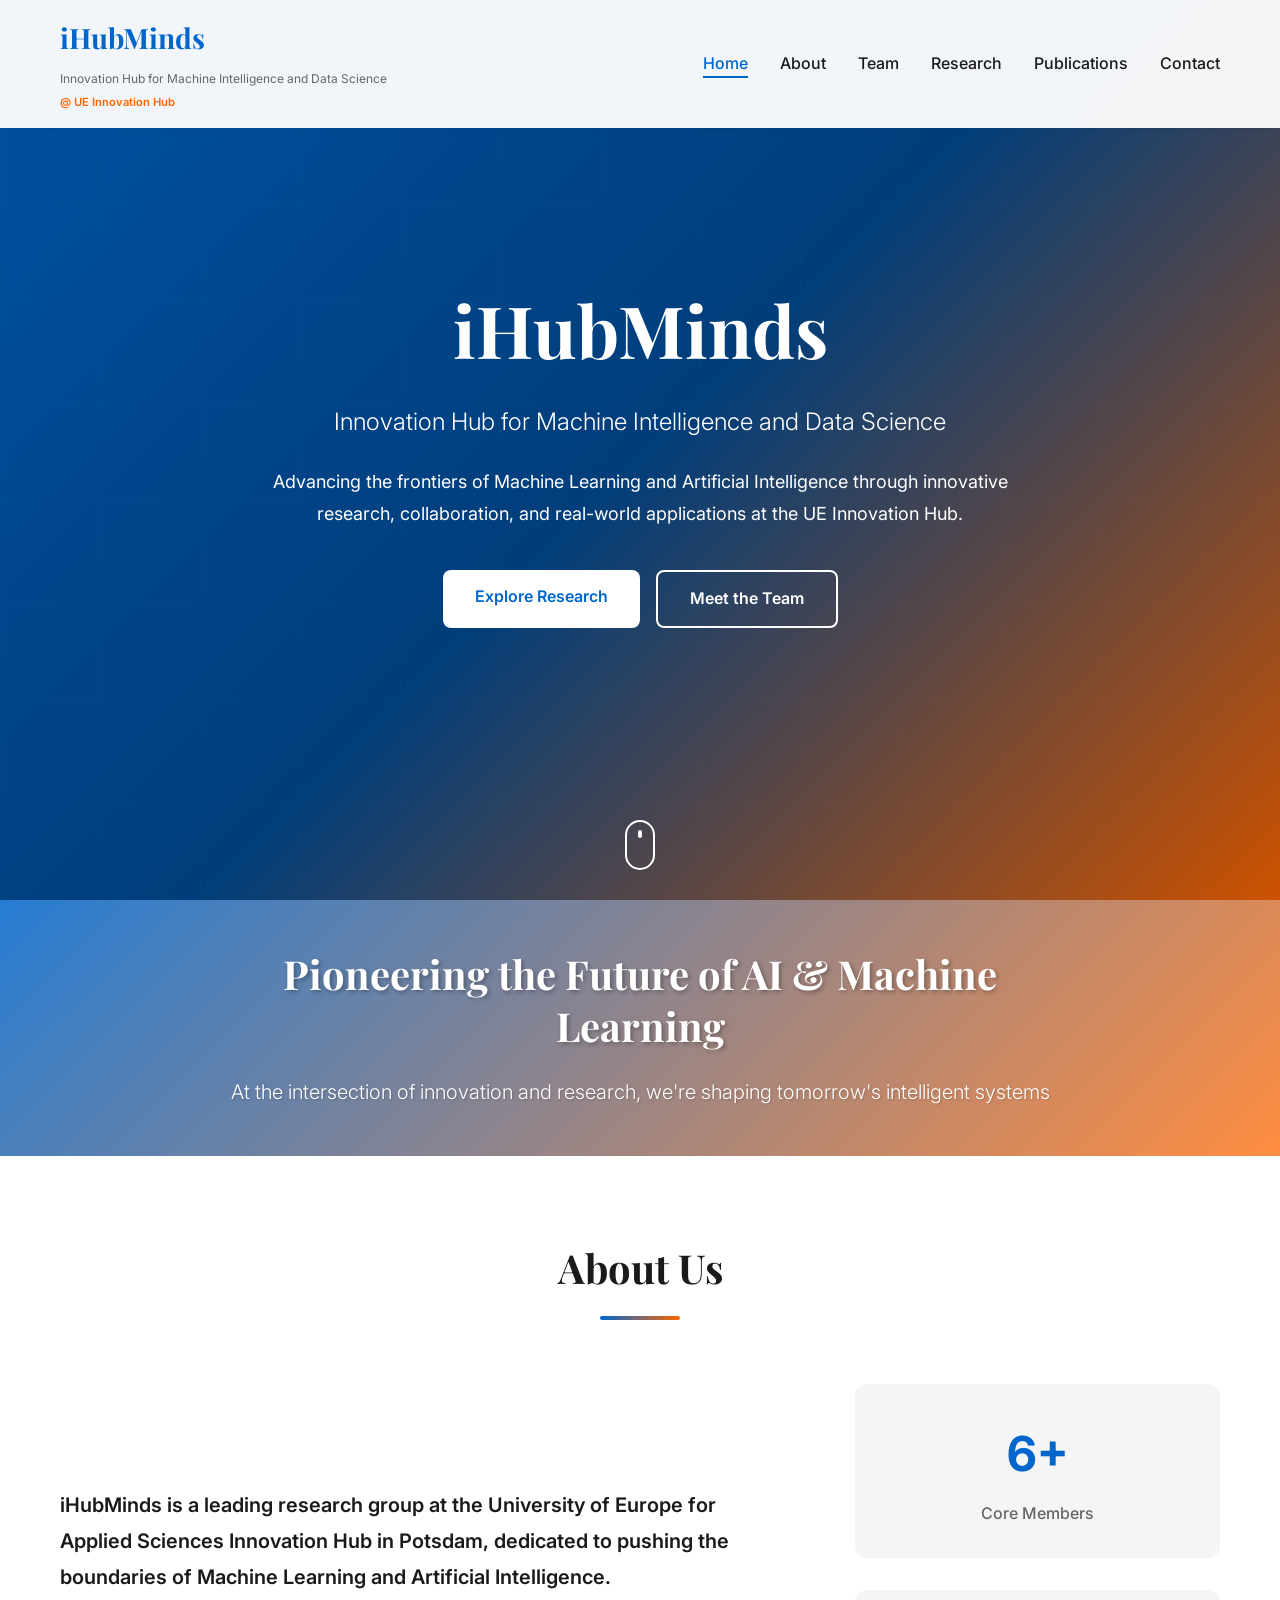
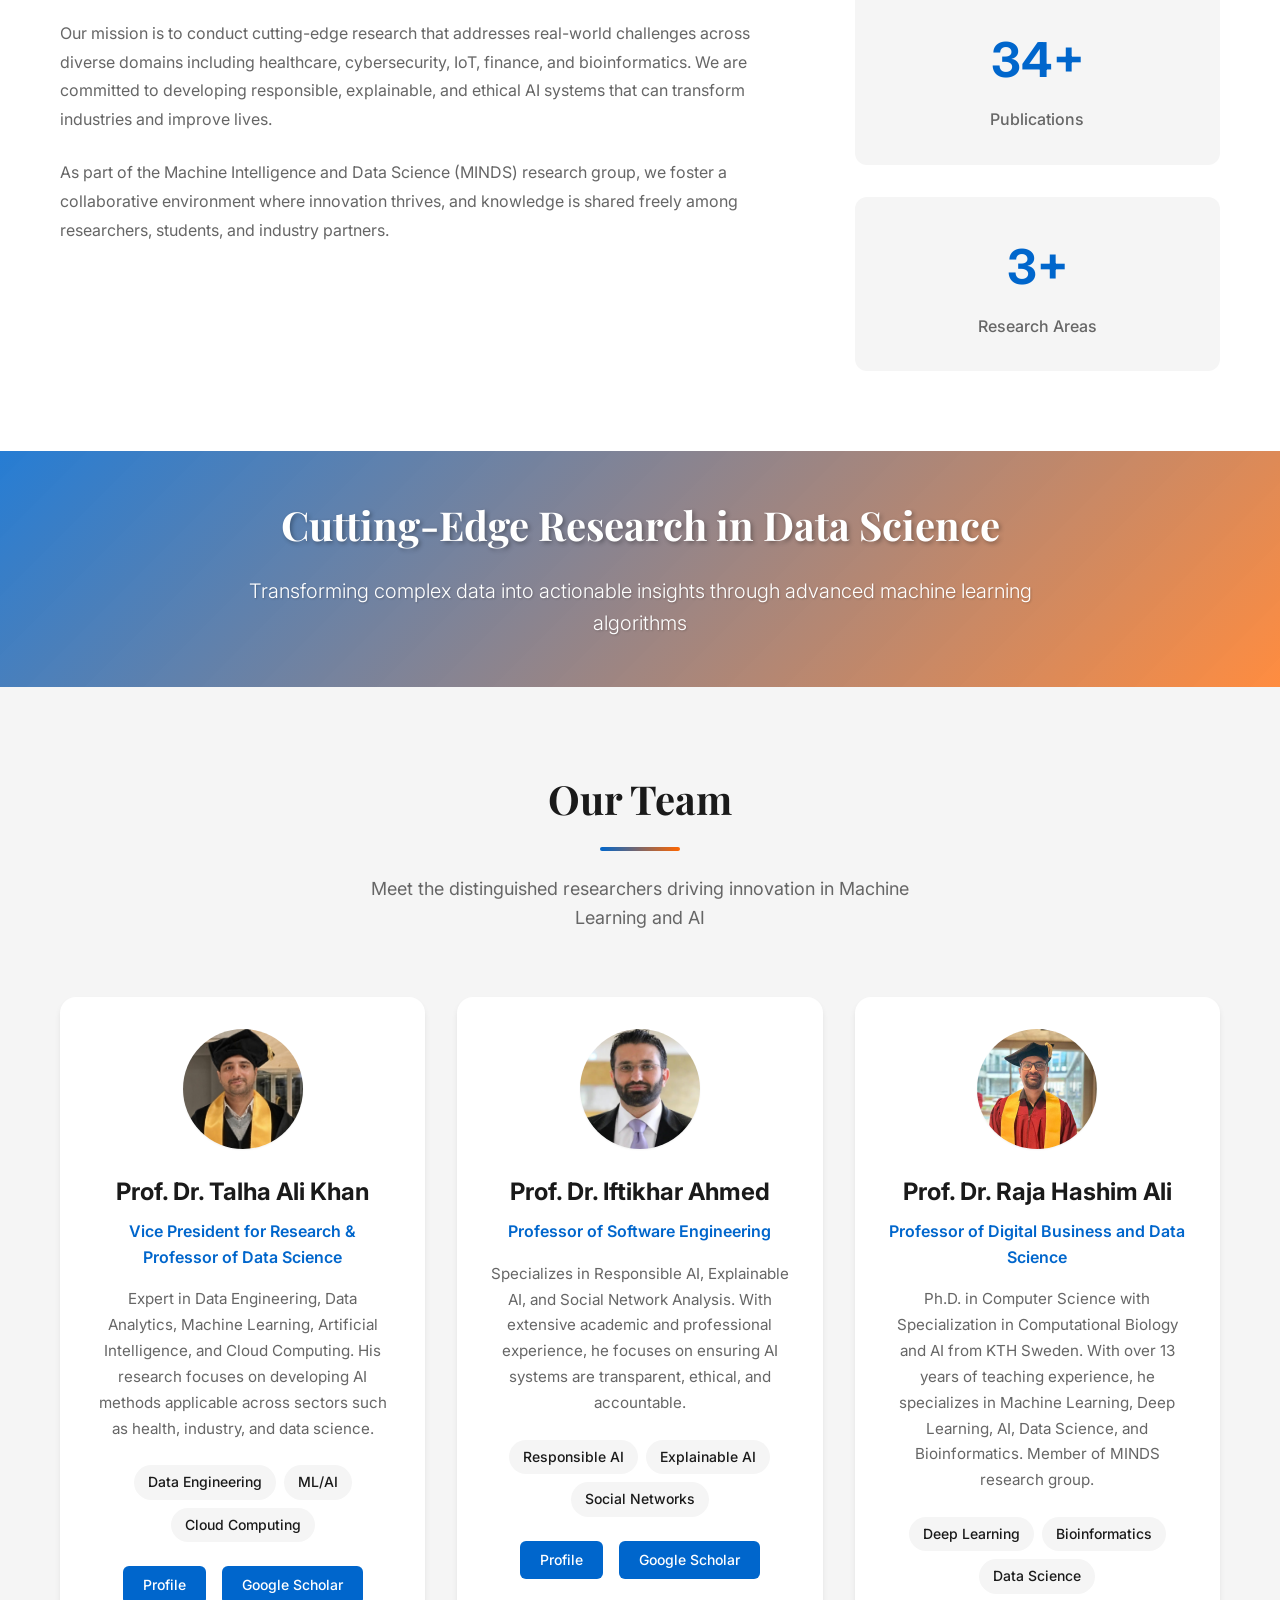
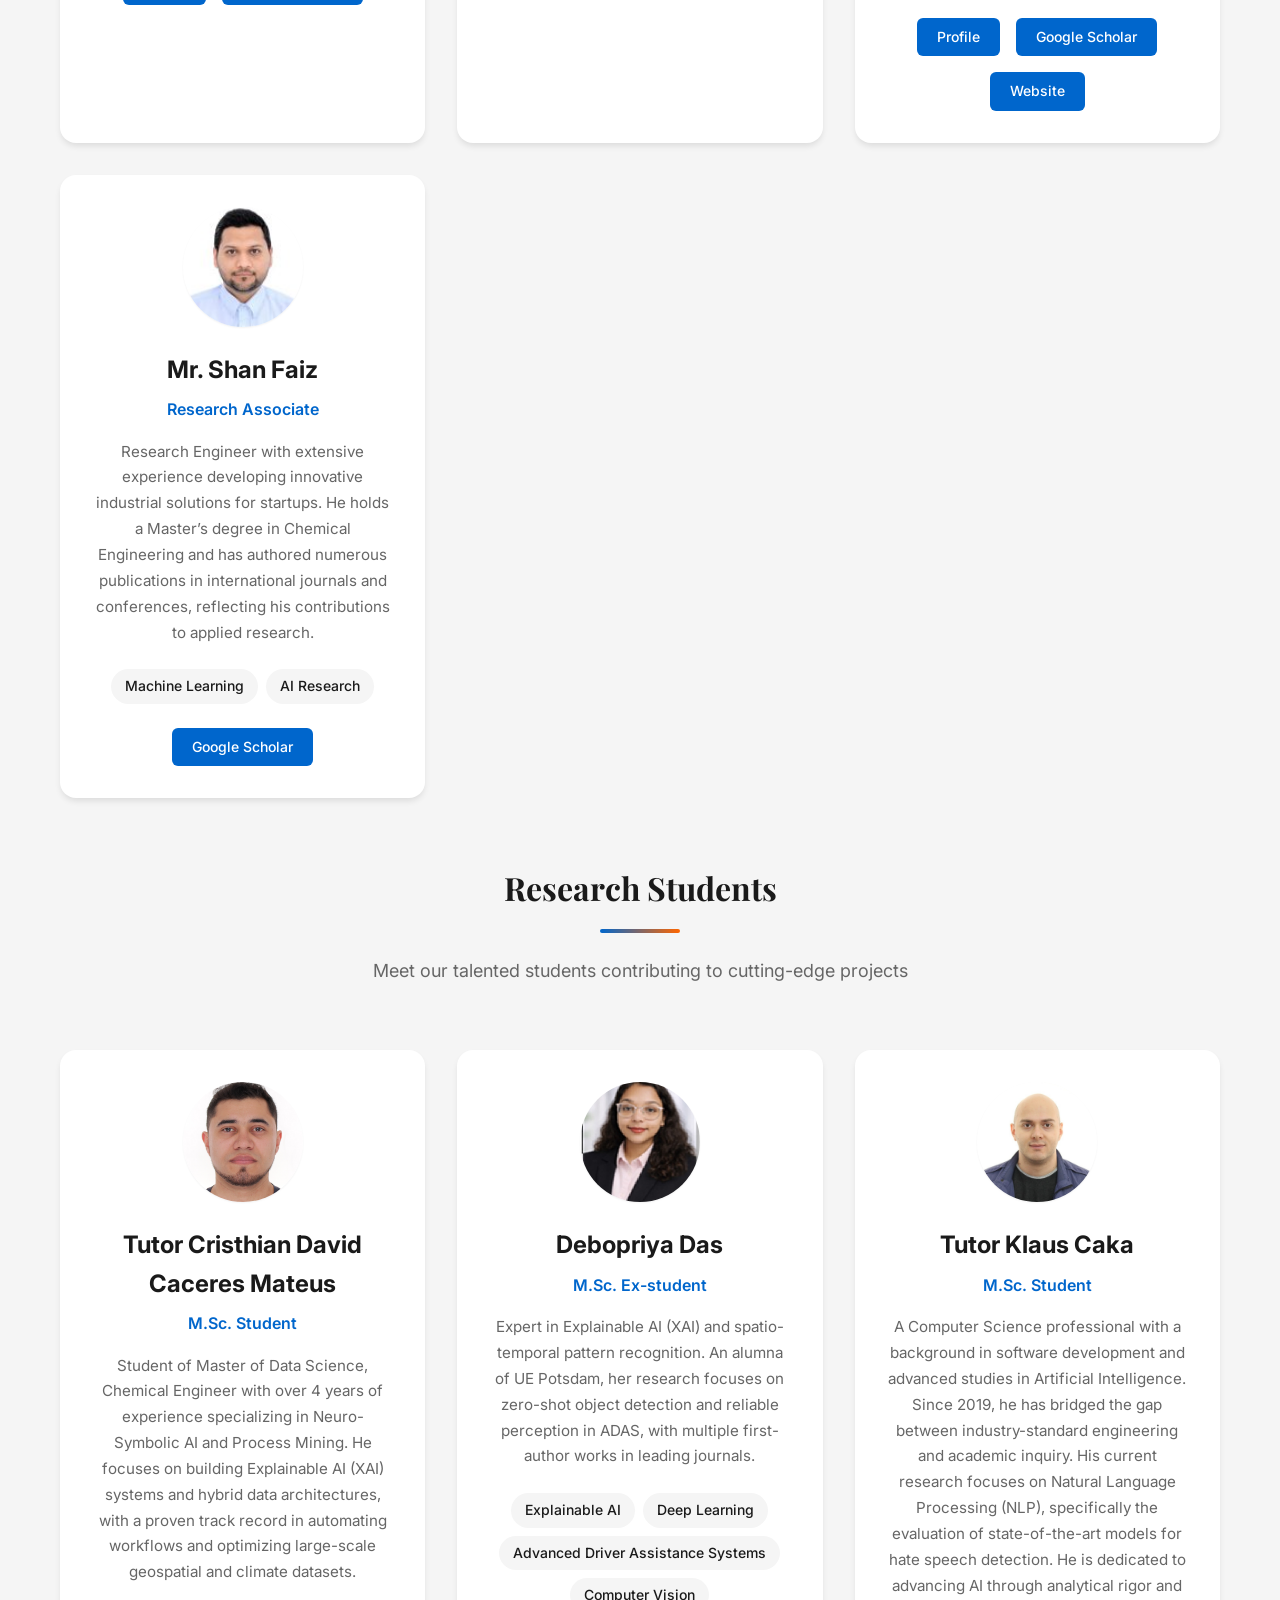
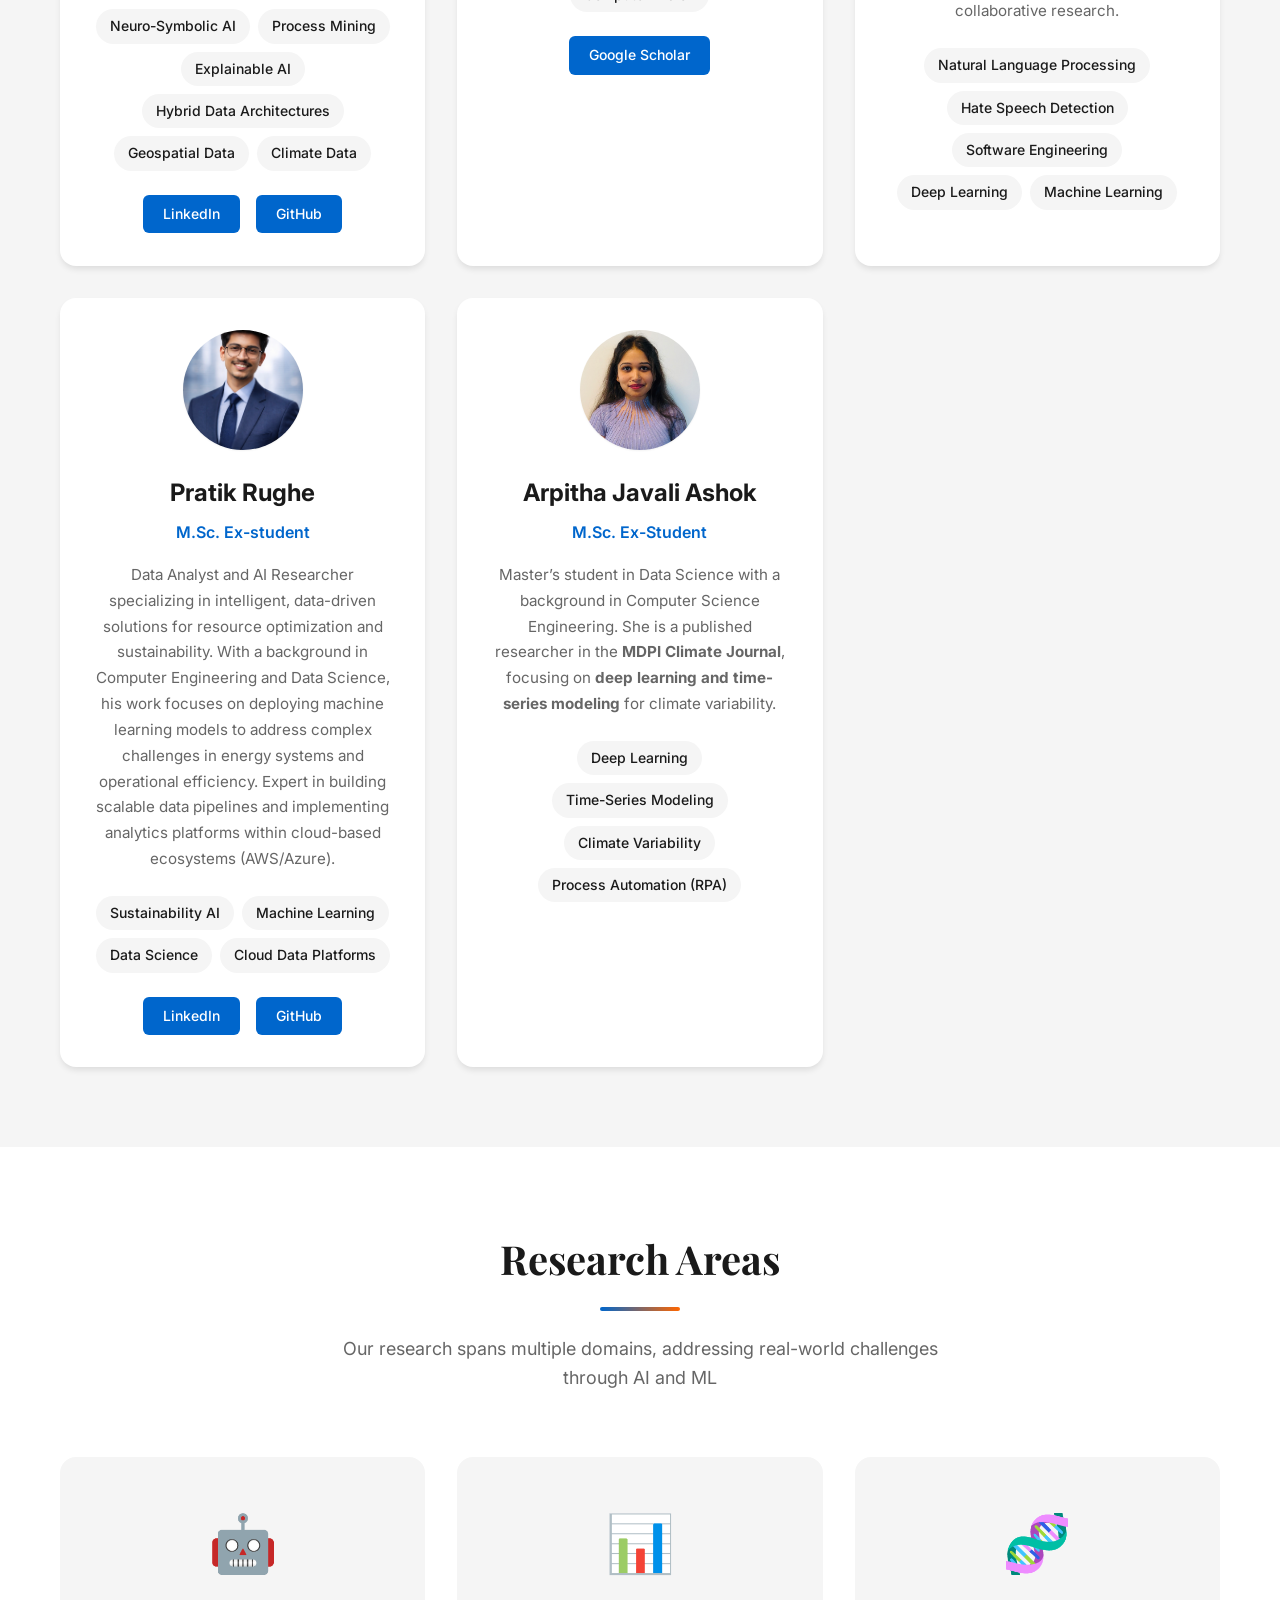
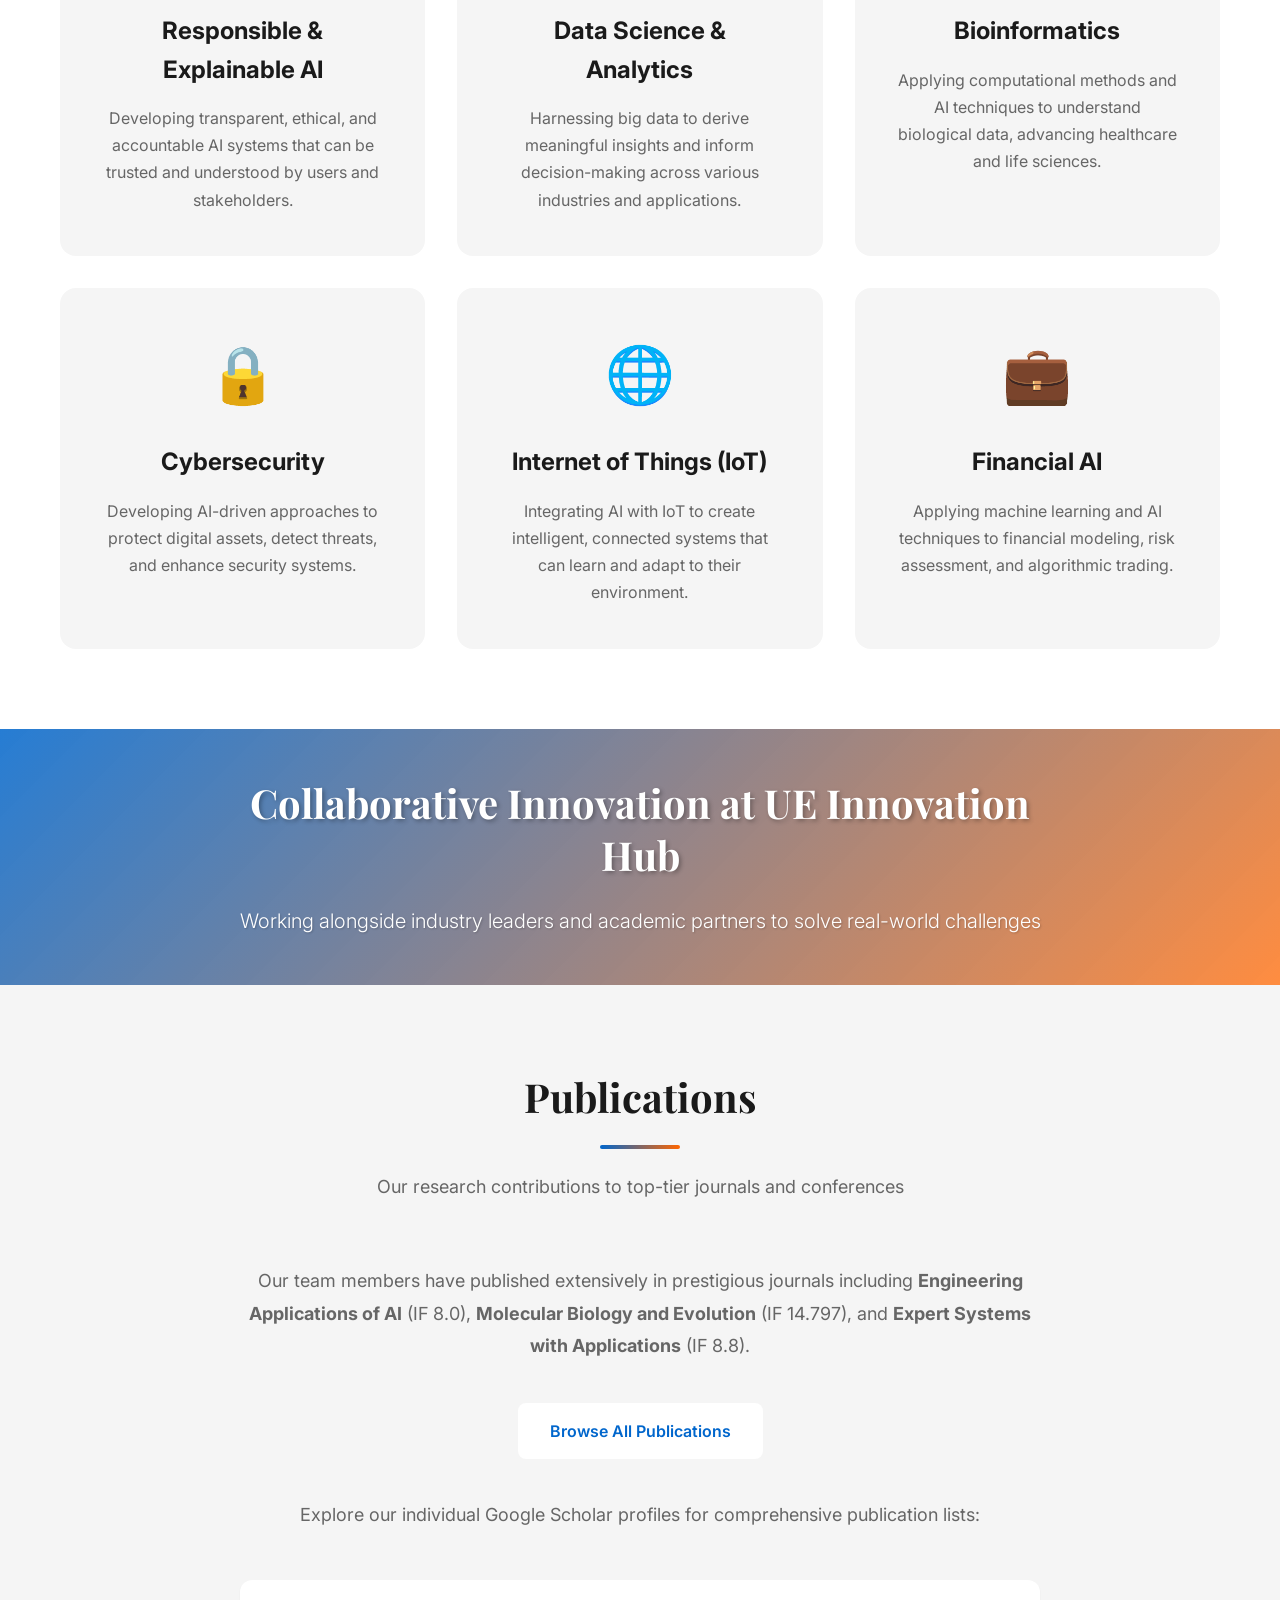
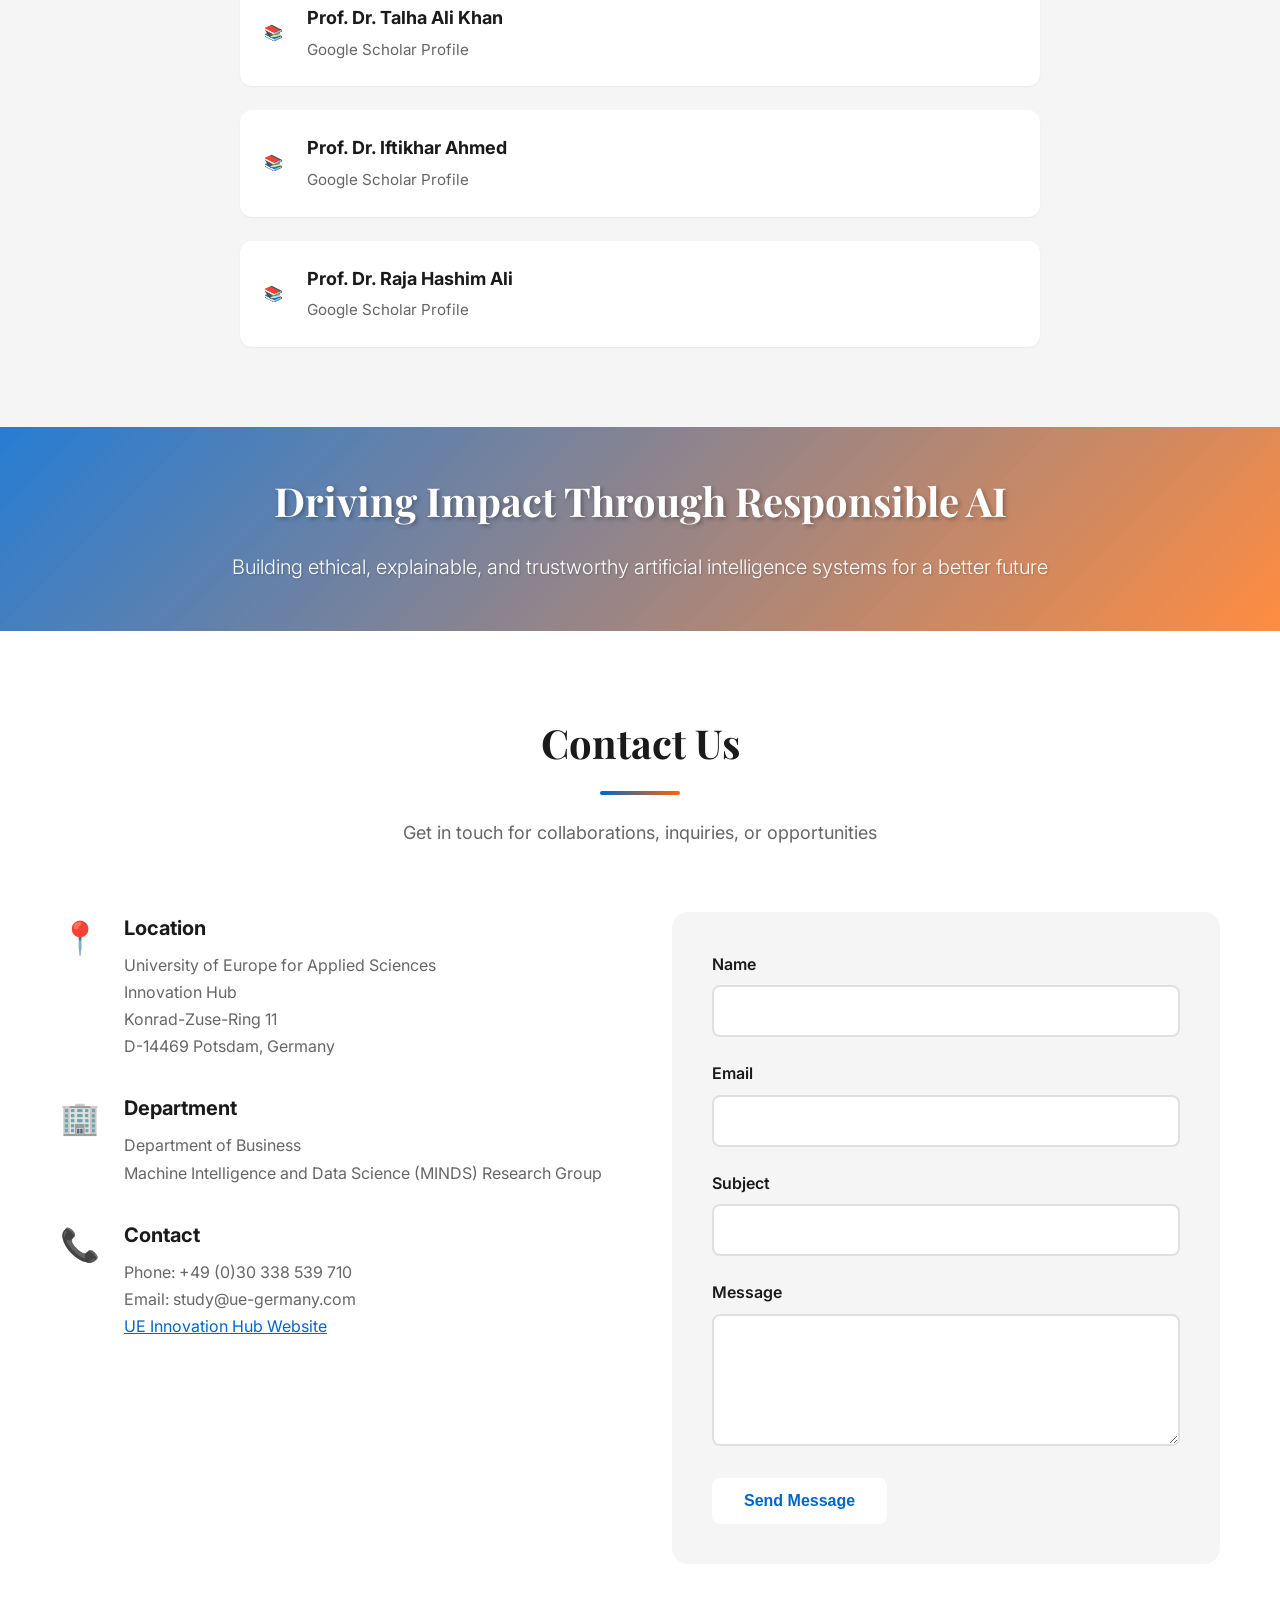
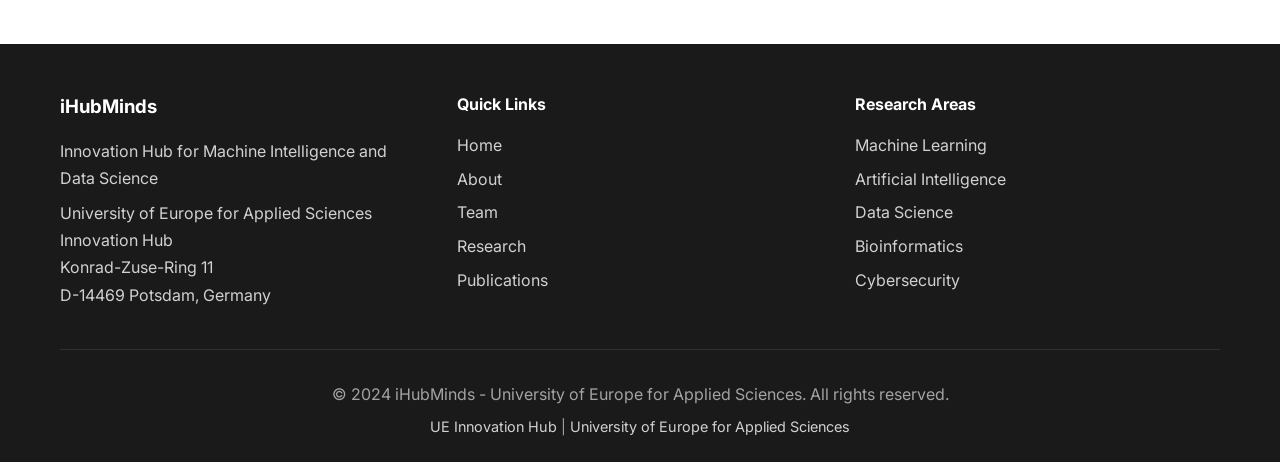
==== commit 34eb93e0: "fix links" ====
--- a/index.html
+++ b/index.html
@@ -341,10 +341,6 @@
                             <span class="expertise-tag">Deep Learning</span>
                             <span class="expertise-tag">Machine Learning</span>
                         </div>
-                        <div class="team-links">
-                            <a href="https://scholar.google.com/citations?user=wLLFzRUAAAAJ&hl=en" target="_blank"
-                                class="team-link">Google Scholar</a>
-                        </div>
                     </div>
                 </div>
                 <!-- Pratik Rughe-->
@@ -373,8 +369,8 @@
                             <span class="expertise-tag">Cloud Data Platforms</span>
                         </div>
                         <div class="team-links">
-                            <a href="https://scholar.google.com/citations?user=wLLFzRUAAAAJ&hl=en" target="_blank"
-                                class="team-link">Google Scholar</a>
+                            <a href="https://www.linkedin.com/in/pratikrughe" class="team-link">LinkedIn</a>
+                            <a href="https://github.com/dystoek" class="team-link">GitHub</a>
                         </div>
                     </div>
                 </div>
@@ -397,10 +393,6 @@
                             <span class="expertise-tag">Time-Series Modeling</span>
                             <span class="expertise-tag">Climate Variability</span>
                             <span class="expertise-tag">Process Automation (RPA)</span>
-                        </div>
-                        <div class="team-links">
-                            <a href="https://scholar.google.com/citations?user=wLLFzRUAAAAJ&hl=en" target="_blank"
-                                class="team-link">Google Scholar</a>
                         </div>
                     </div>
                 </div>
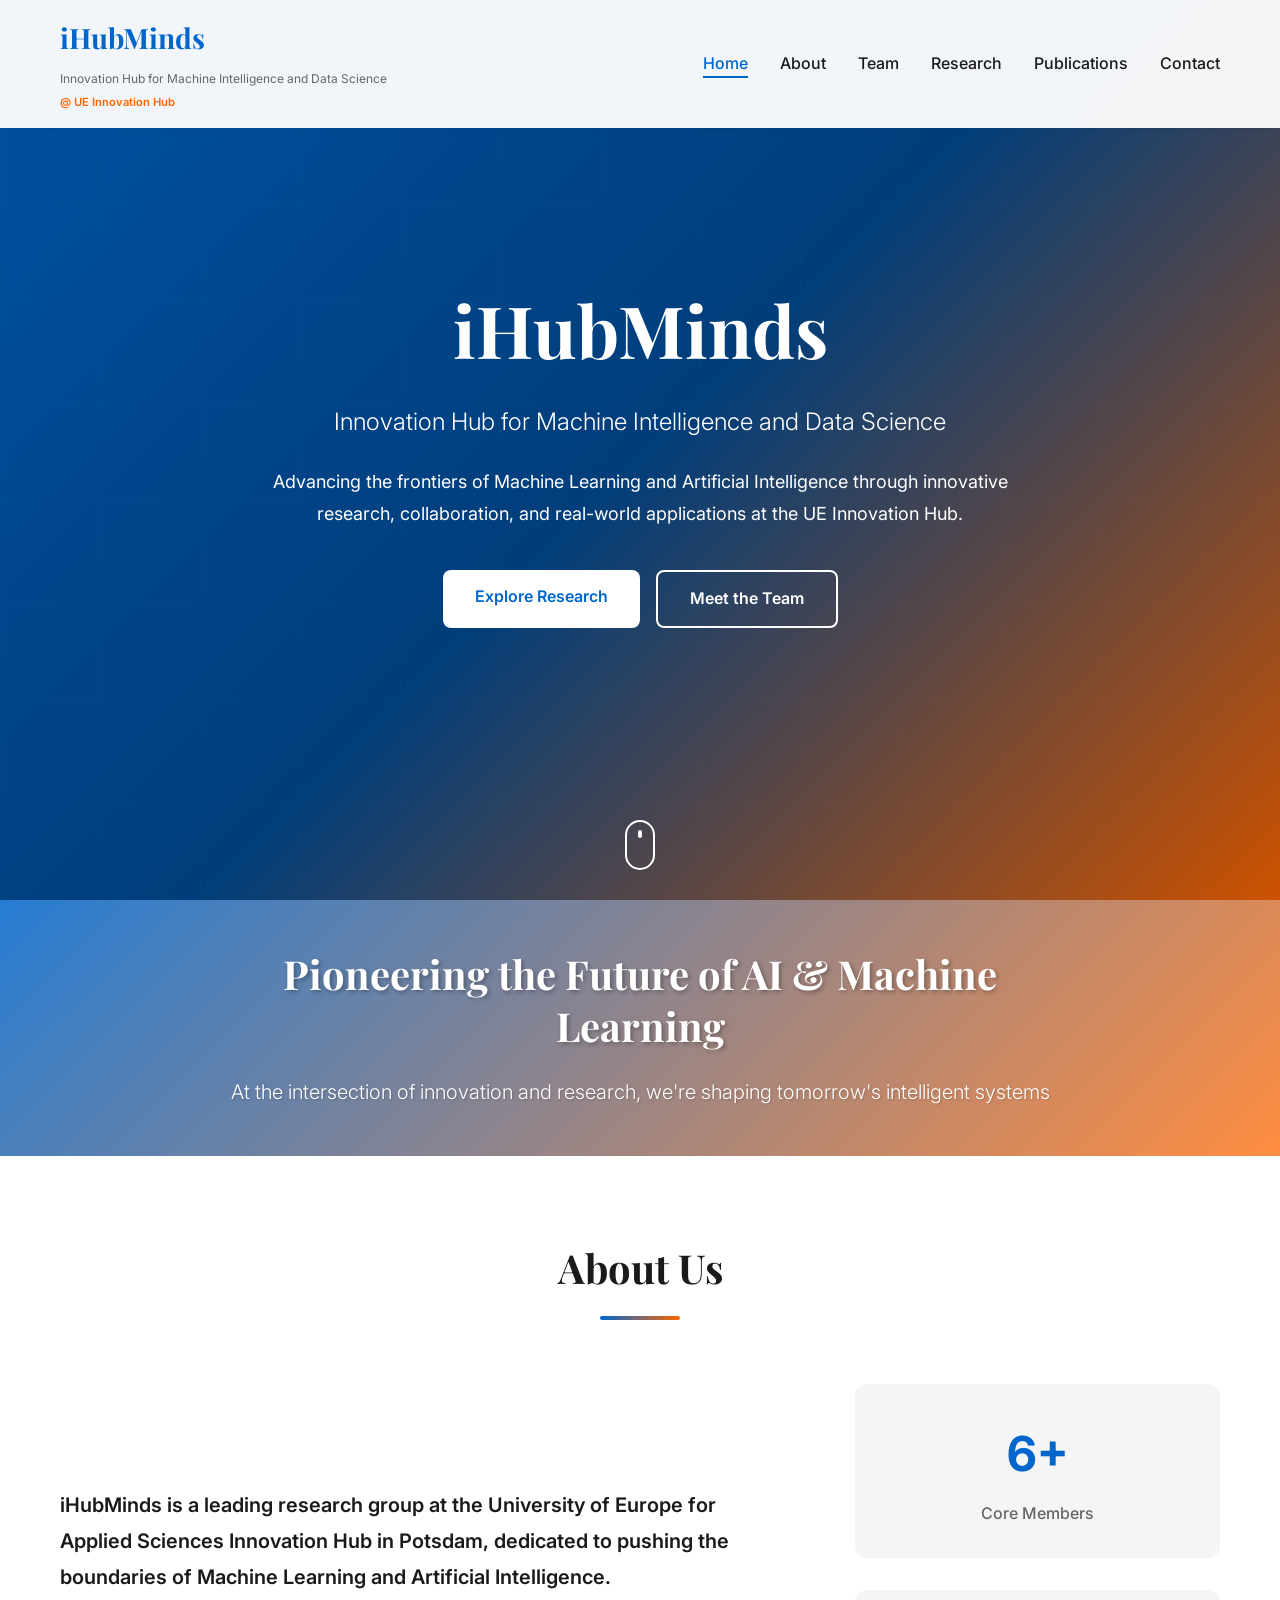
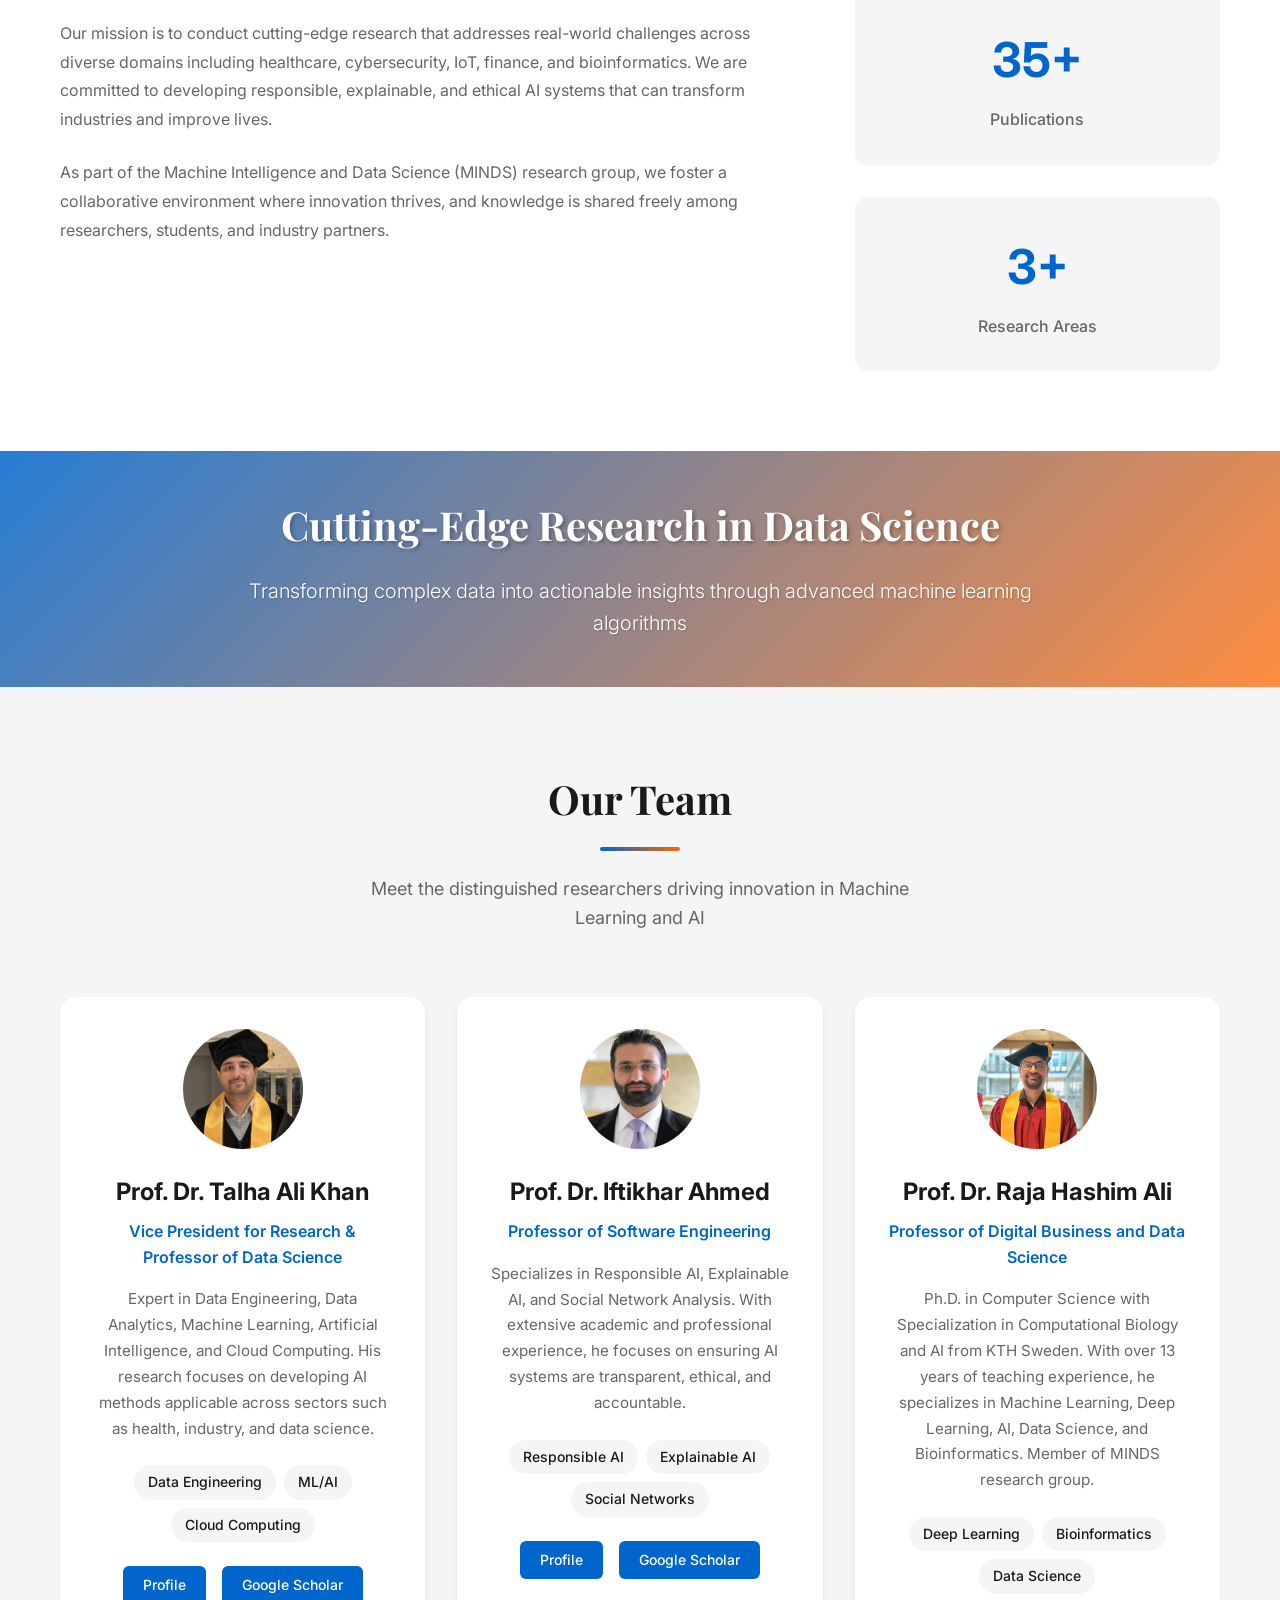
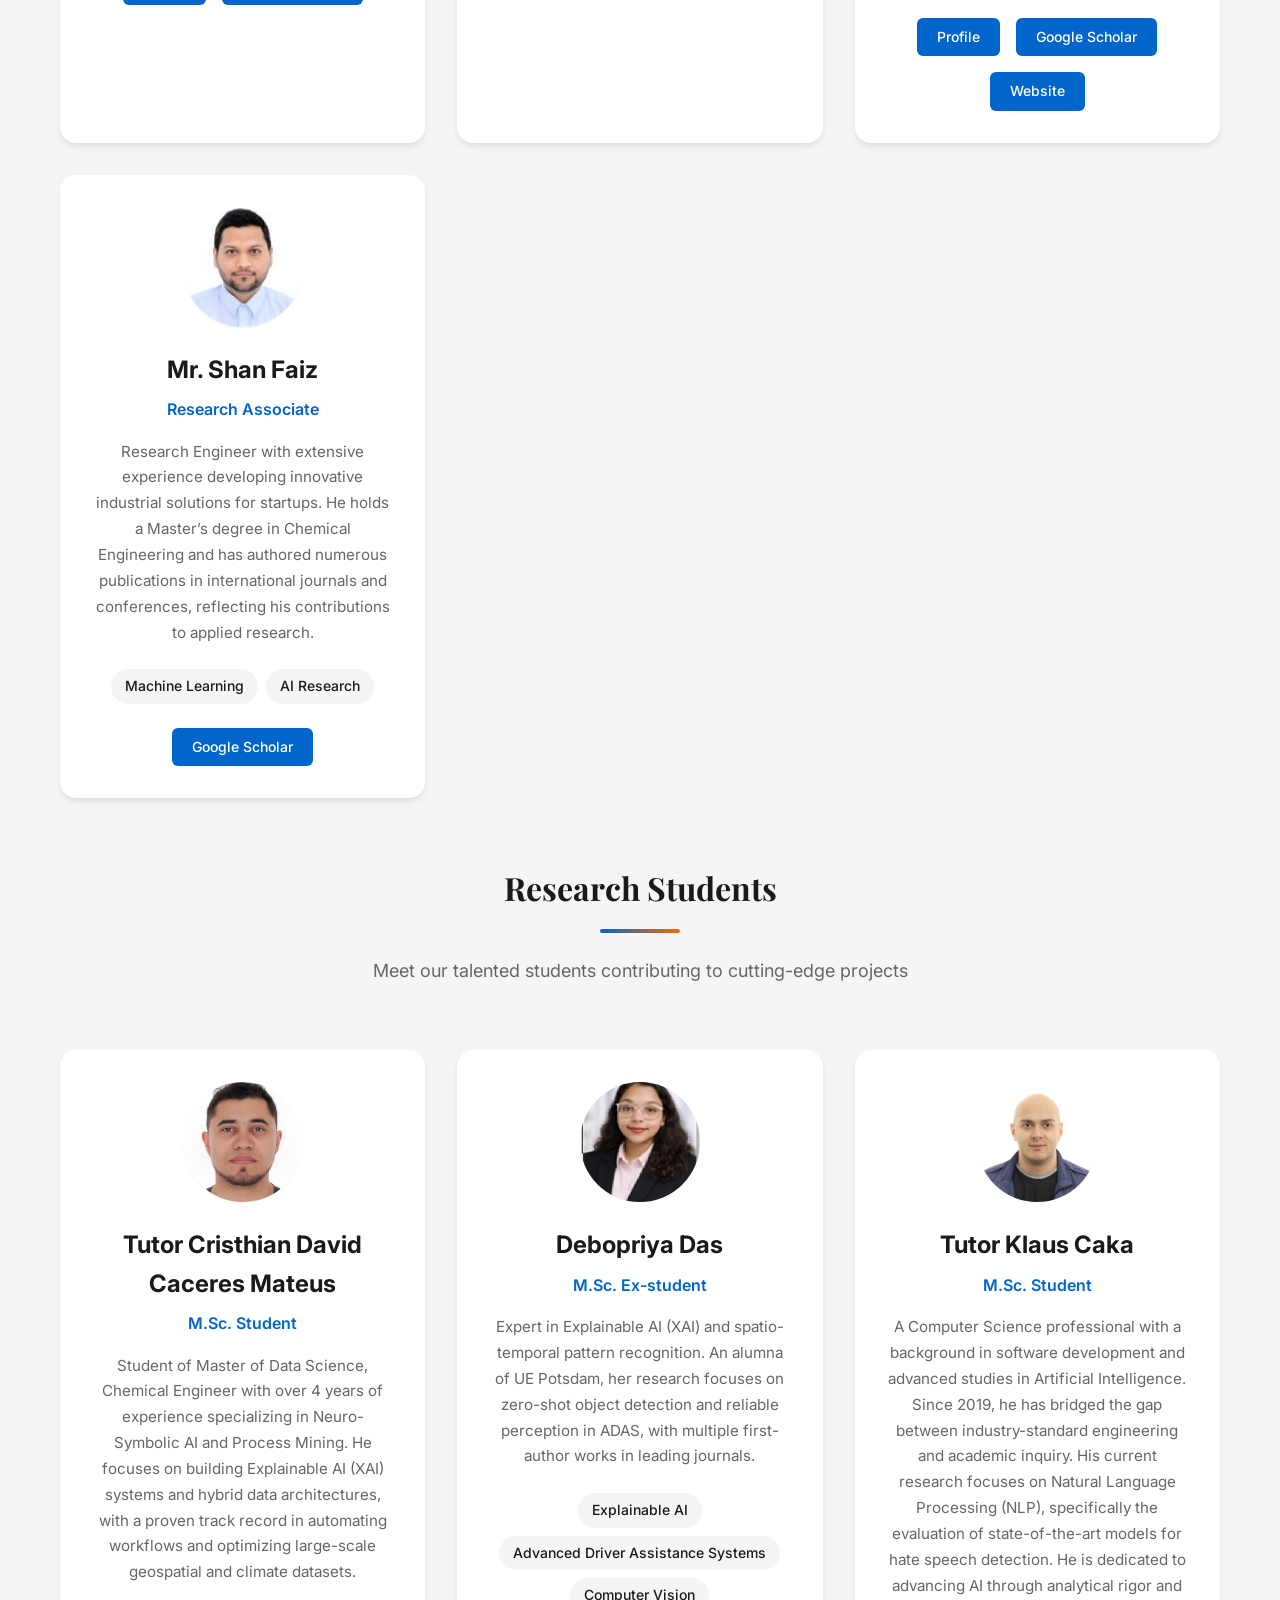
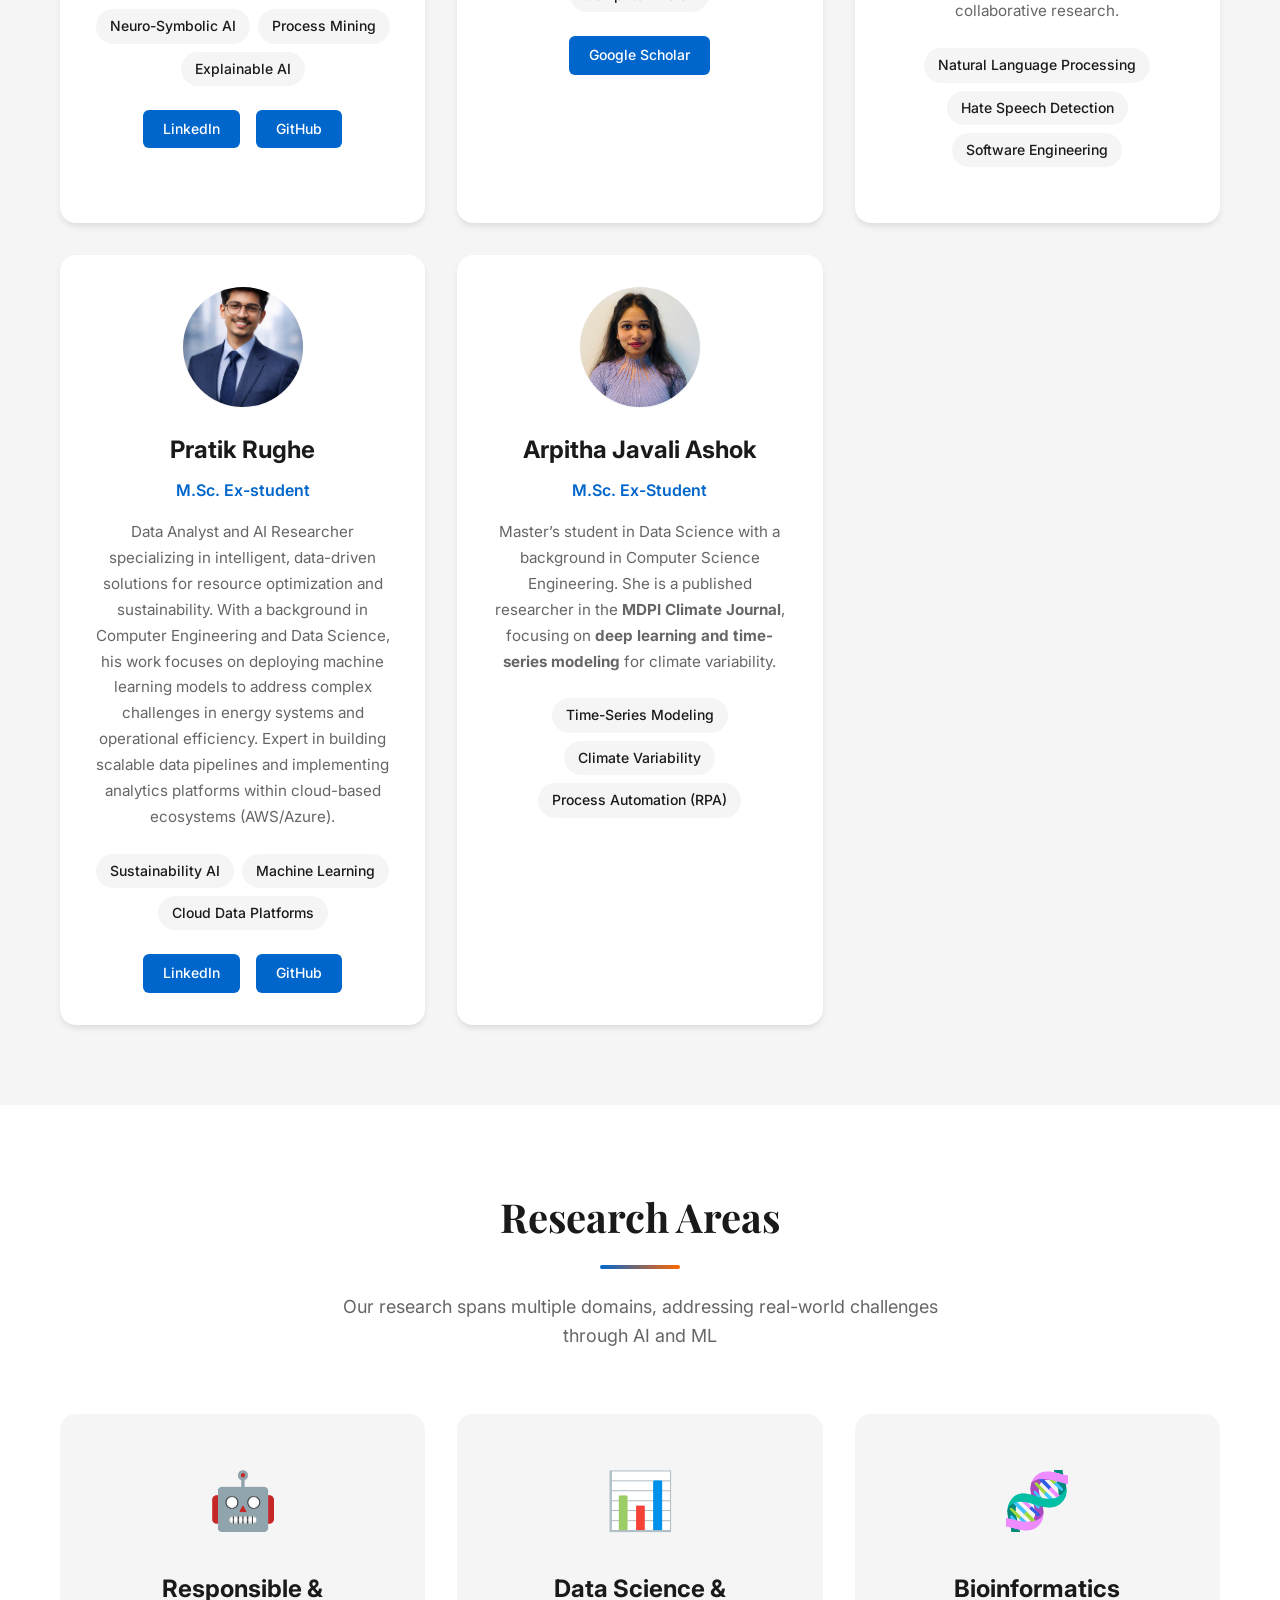
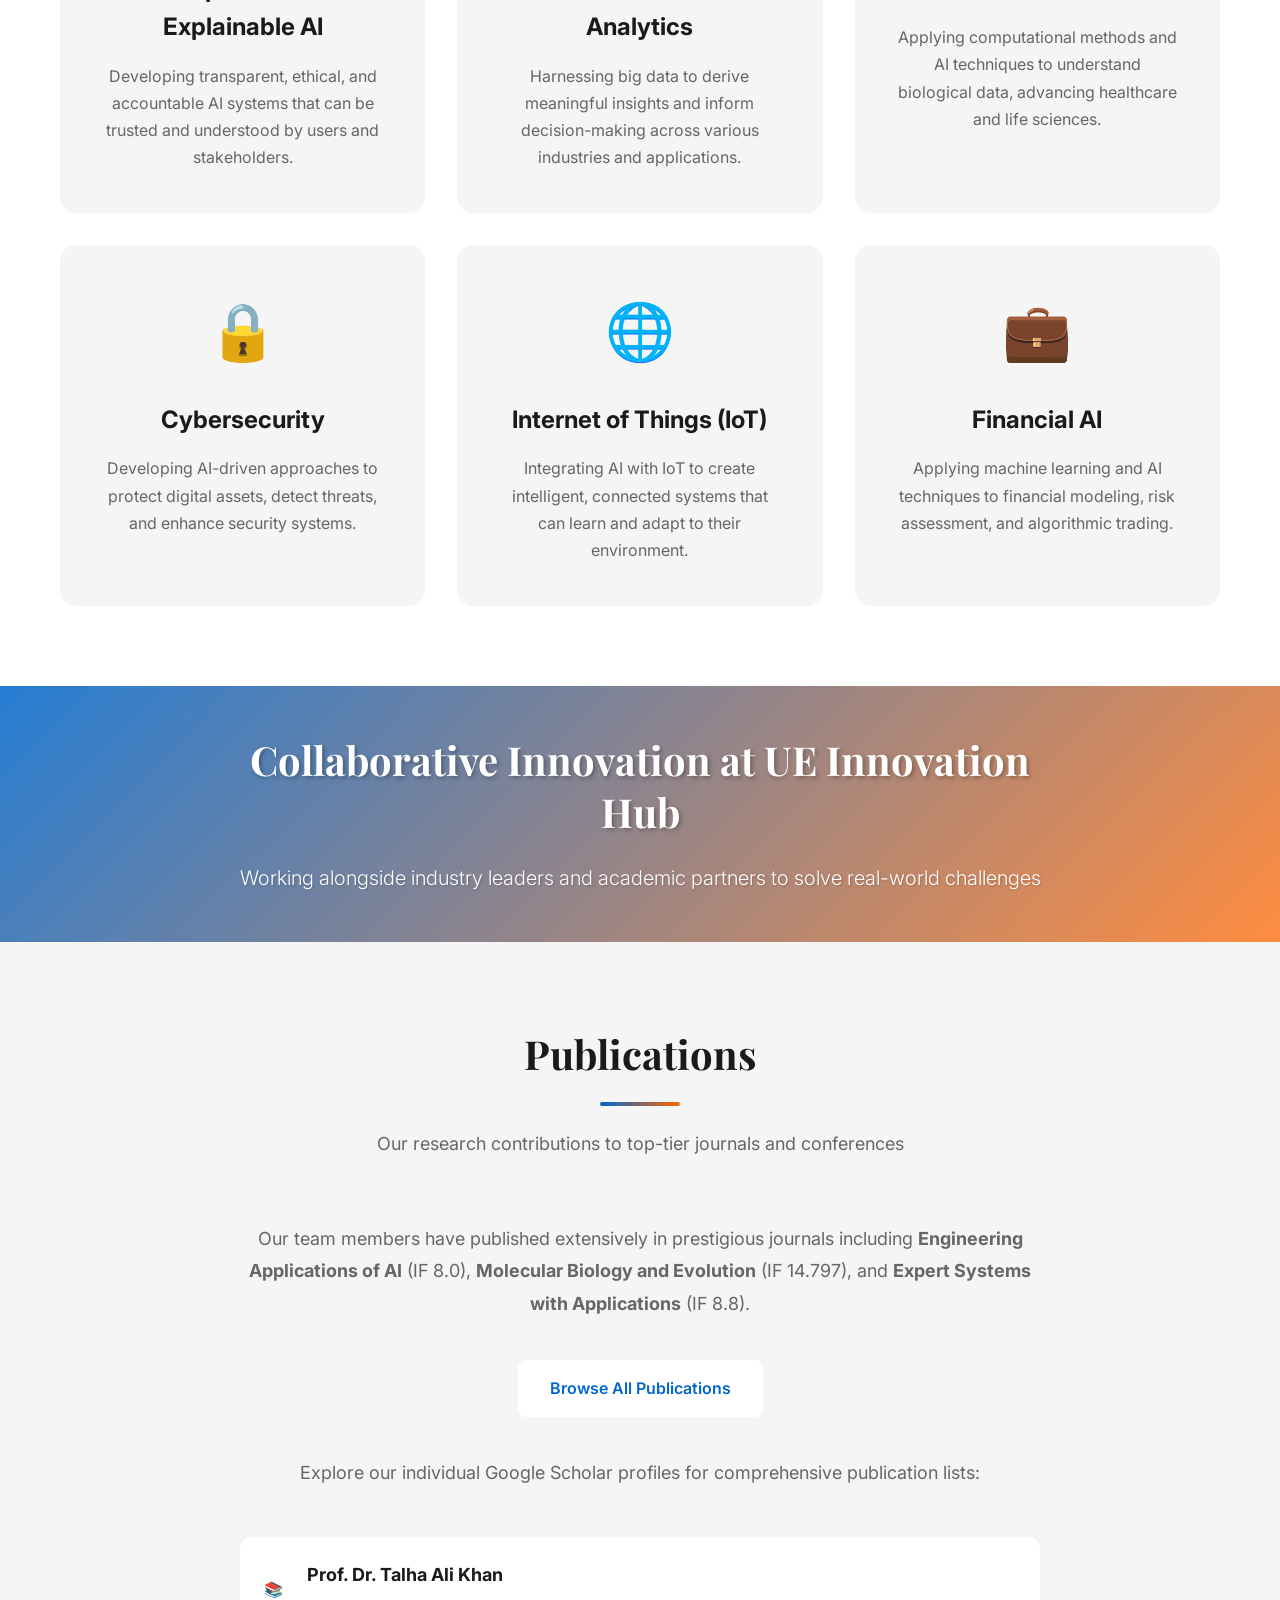
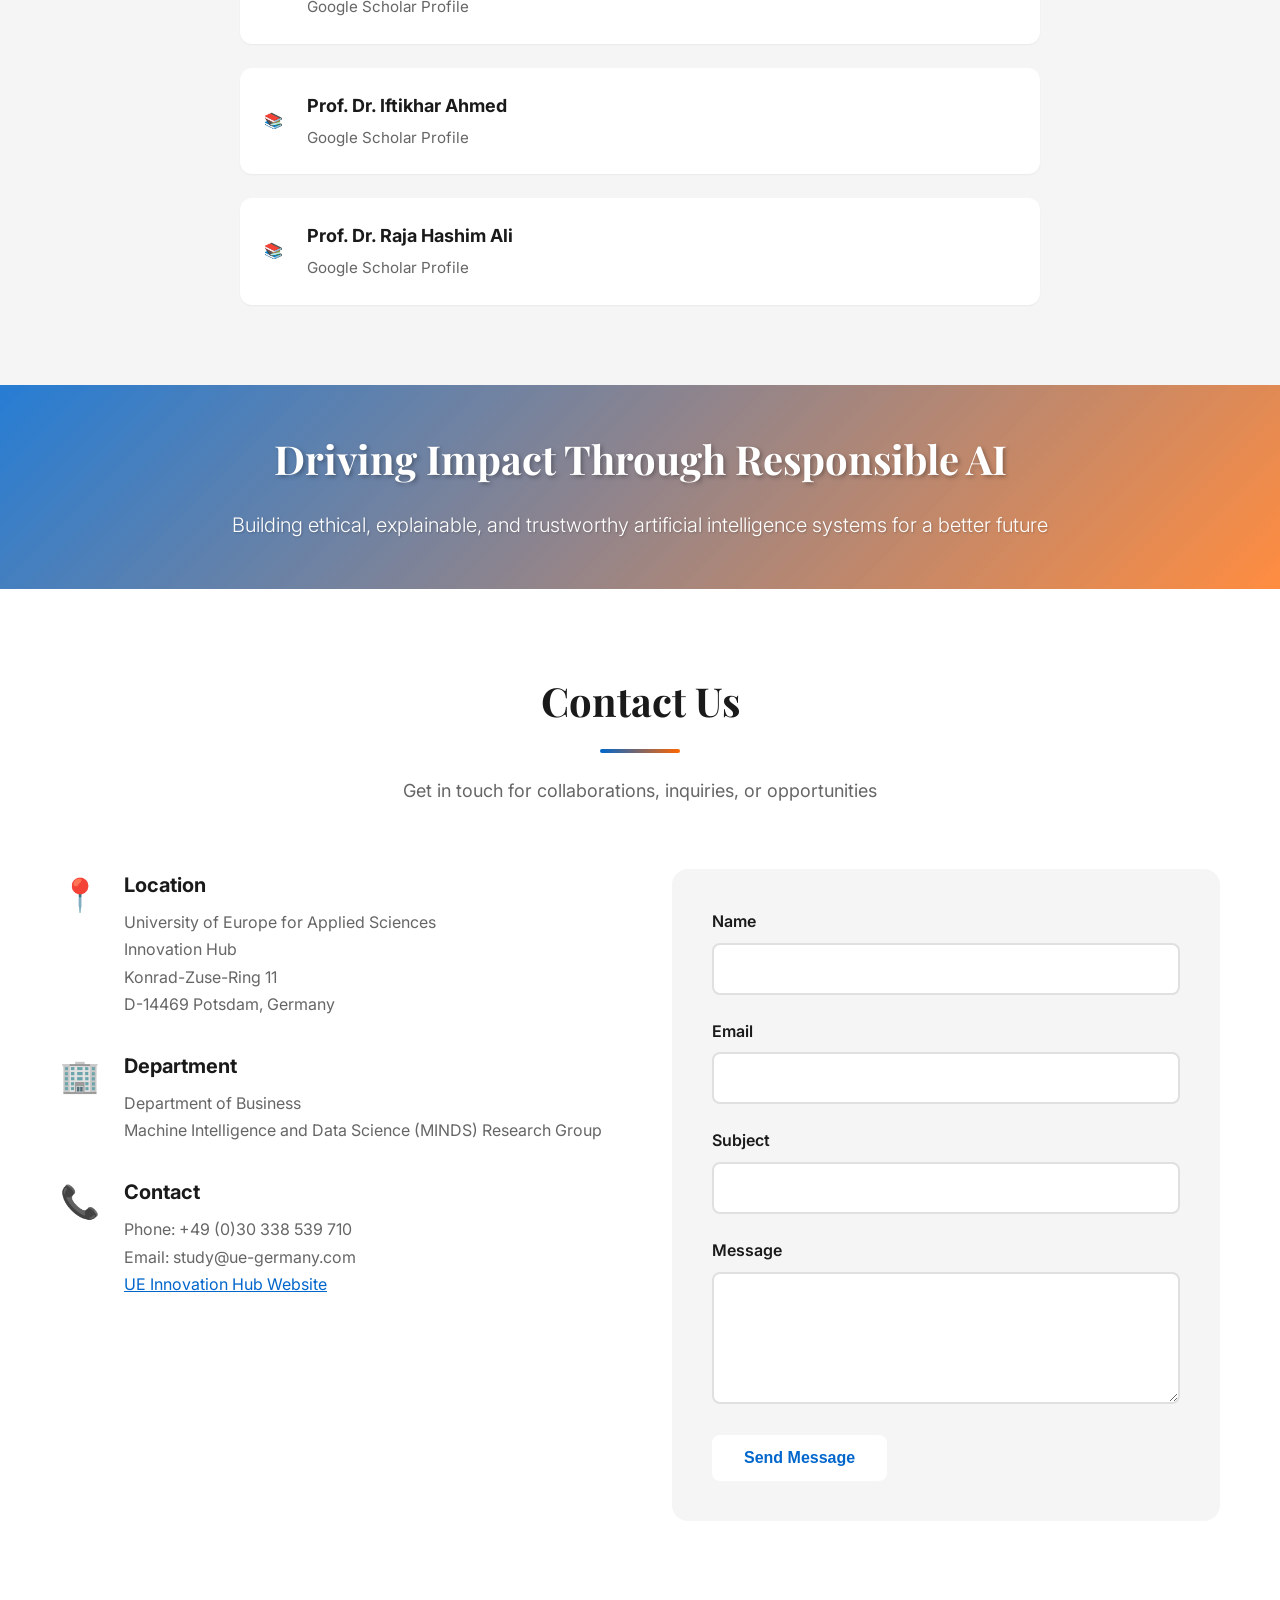
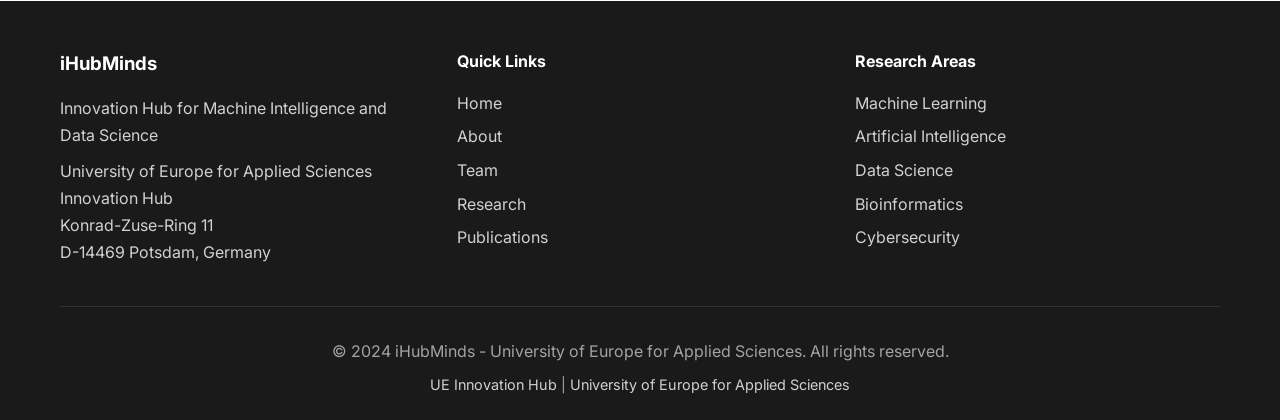
==== commit f1d67d43: "fix tags students" ====
--- a/index.html
+++ b/index.html
@@ -279,9 +279,6 @@
                             <span class="expertise-tag">Neuro-Symbolic AI</span>
                             <span class="expertise-tag">Process Mining</span>
                             <span class="expertise-tag">Explainable AI</span>
-                            <span class="expertise-tag">Hybrid Data Architectures</span>
-                            <span class="expertise-tag">Geospatial Data</span>
-                            <span class="expertise-tag">Climate Data</span>
                         </div>
                         <div class="team-links">
                             <a href="www.linkedin.com/in/cacerescristhian" class="team-link">LinkedIn</a>
@@ -305,7 +302,6 @@
                         </p>
                         <div class="team-expertise">
                             <span class="expertise-tag">Explainable AI</span>
-                            <span class="expertise-tag">Deep Learning</span>
                             <span class="expertise-tag">Advanced Driver Assistance Systems</span>
                             <span class="expertise-tag">Computer Vision</span>
                         </div>
@@ -338,8 +334,6 @@
                             <span class="expertise-tag">Natural Language Processing</span>
                             <span class="expertise-tag">Hate Speech Detection</span>
                             <span class="expertise-tag">Software Engineering</span>
-                            <span class="expertise-tag">Deep Learning</span>
-                            <span class="expertise-tag">Machine Learning</span>
                         </div>
                     </div>
                 </div>
@@ -365,7 +359,6 @@
                         <div class="team-expertise">
                             <span class="expertise-tag">Sustainability AI</span>
                             <span class="expertise-tag">Machine Learning</span>
-                            <span class="expertise-tag">Data Science</span>
                             <span class="expertise-tag">Cloud Data Platforms</span>
                         </div>
                         <div class="team-links">
@@ -389,7 +382,6 @@
                             climate variability.
                         </p>
                         <div class="team-expertise">
-                            <span class="expertise-tag">Deep Learning</span>
                             <span class="expertise-tag">Time-Series Modeling</span>
                             <span class="expertise-tag">Climate Variability</span>
                             <span class="expertise-tag">Process Automation (RPA)</span>
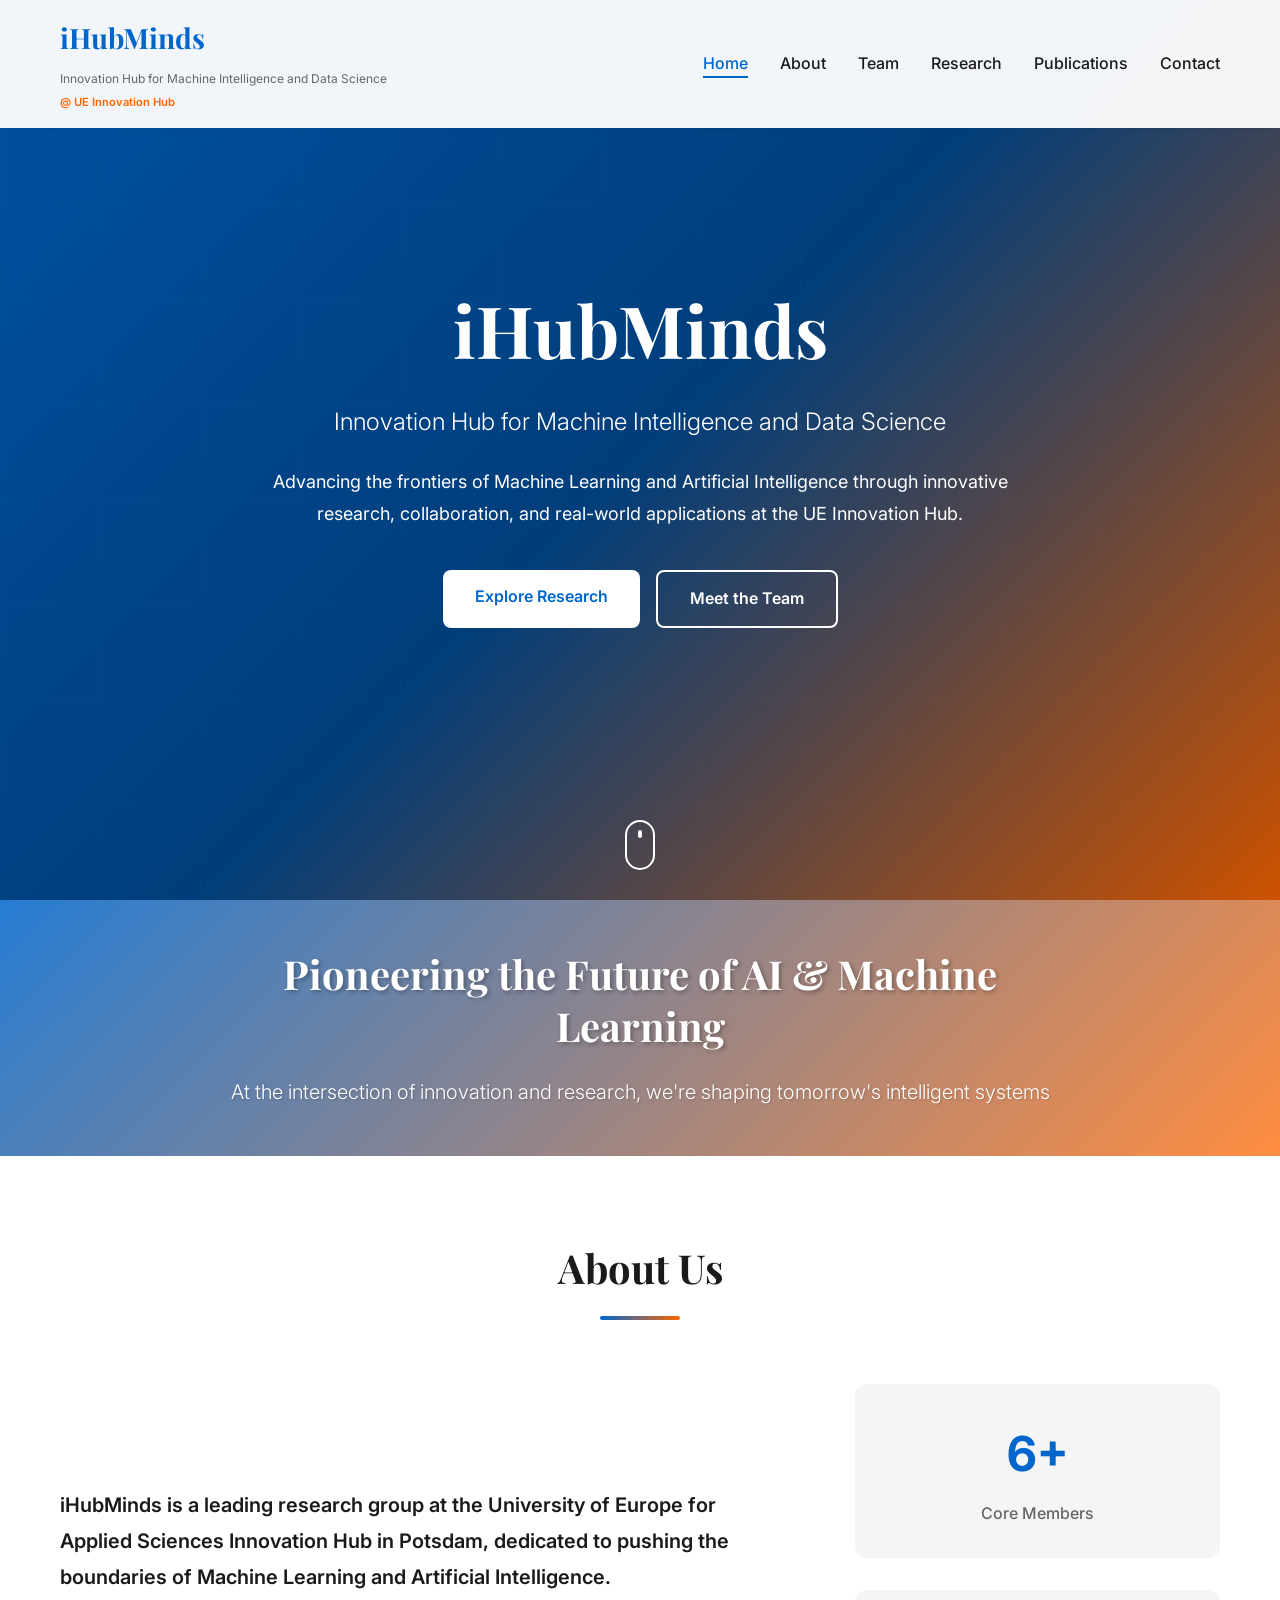
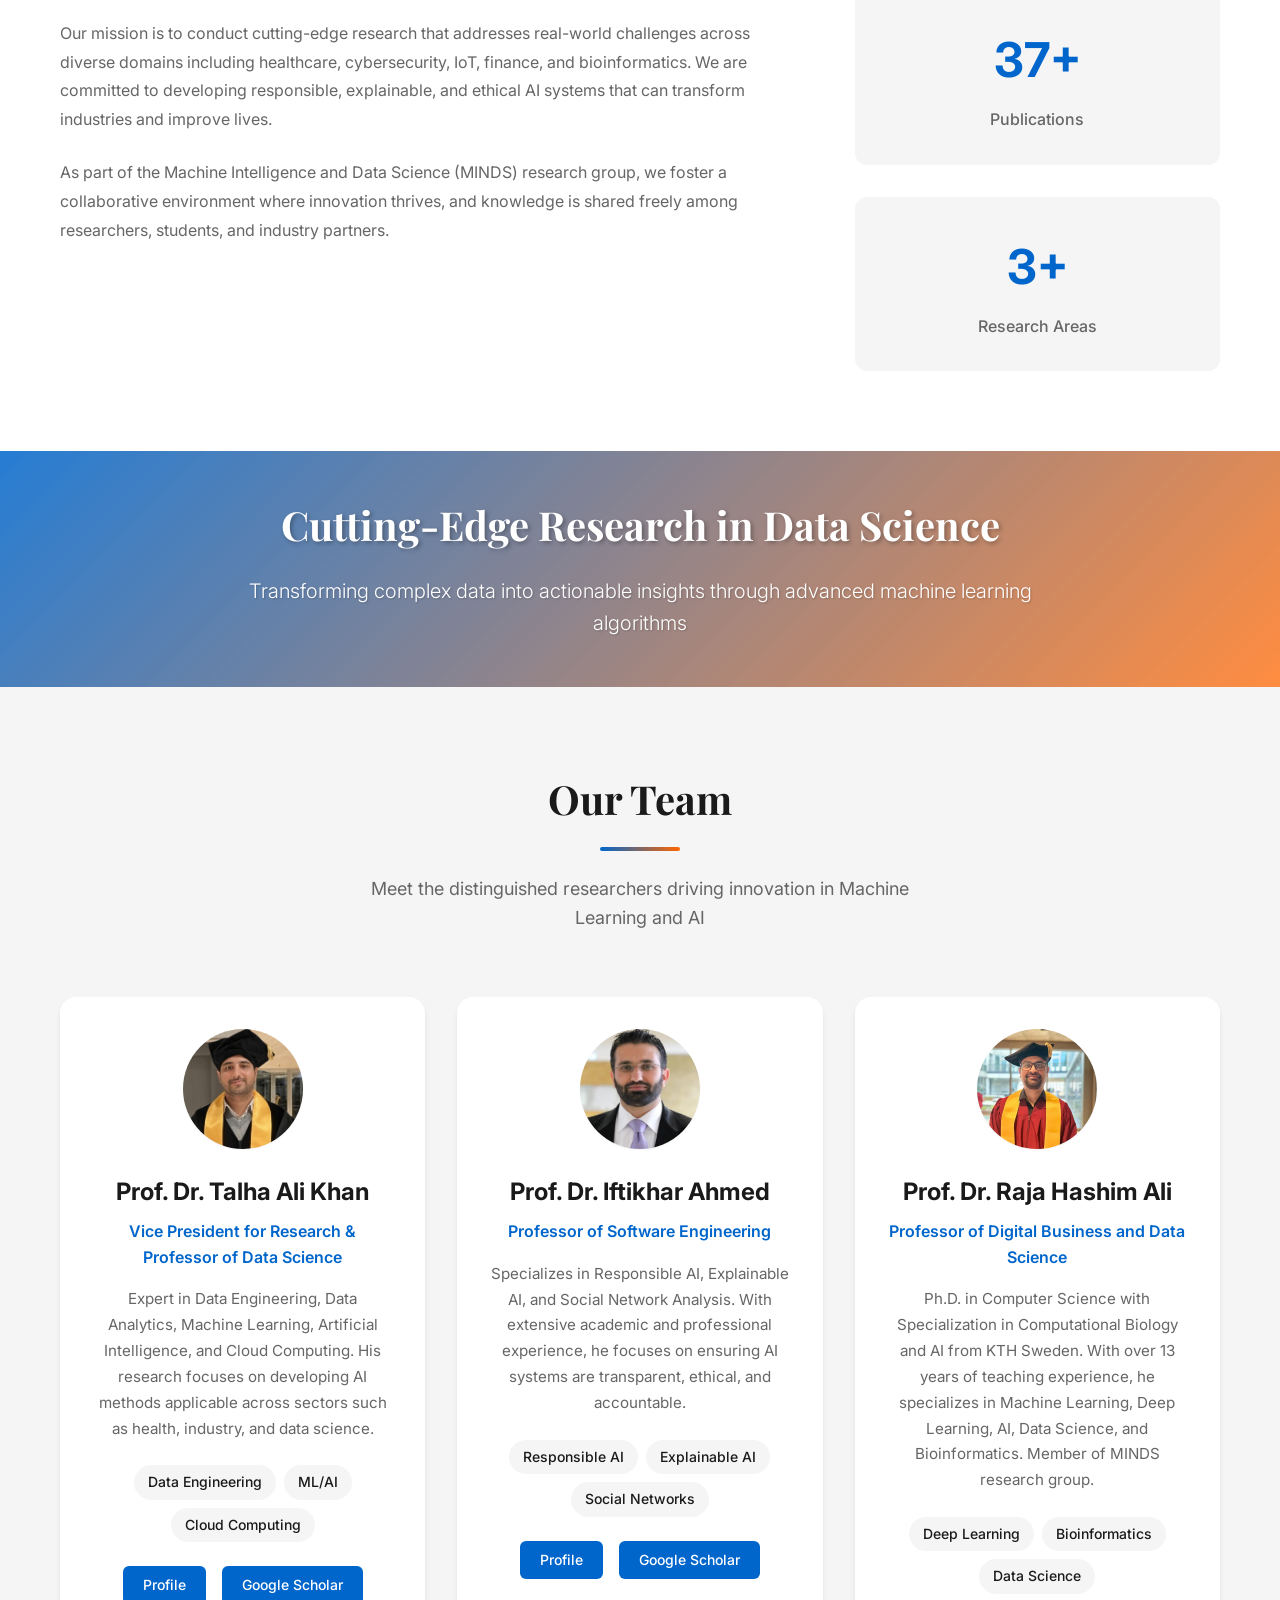
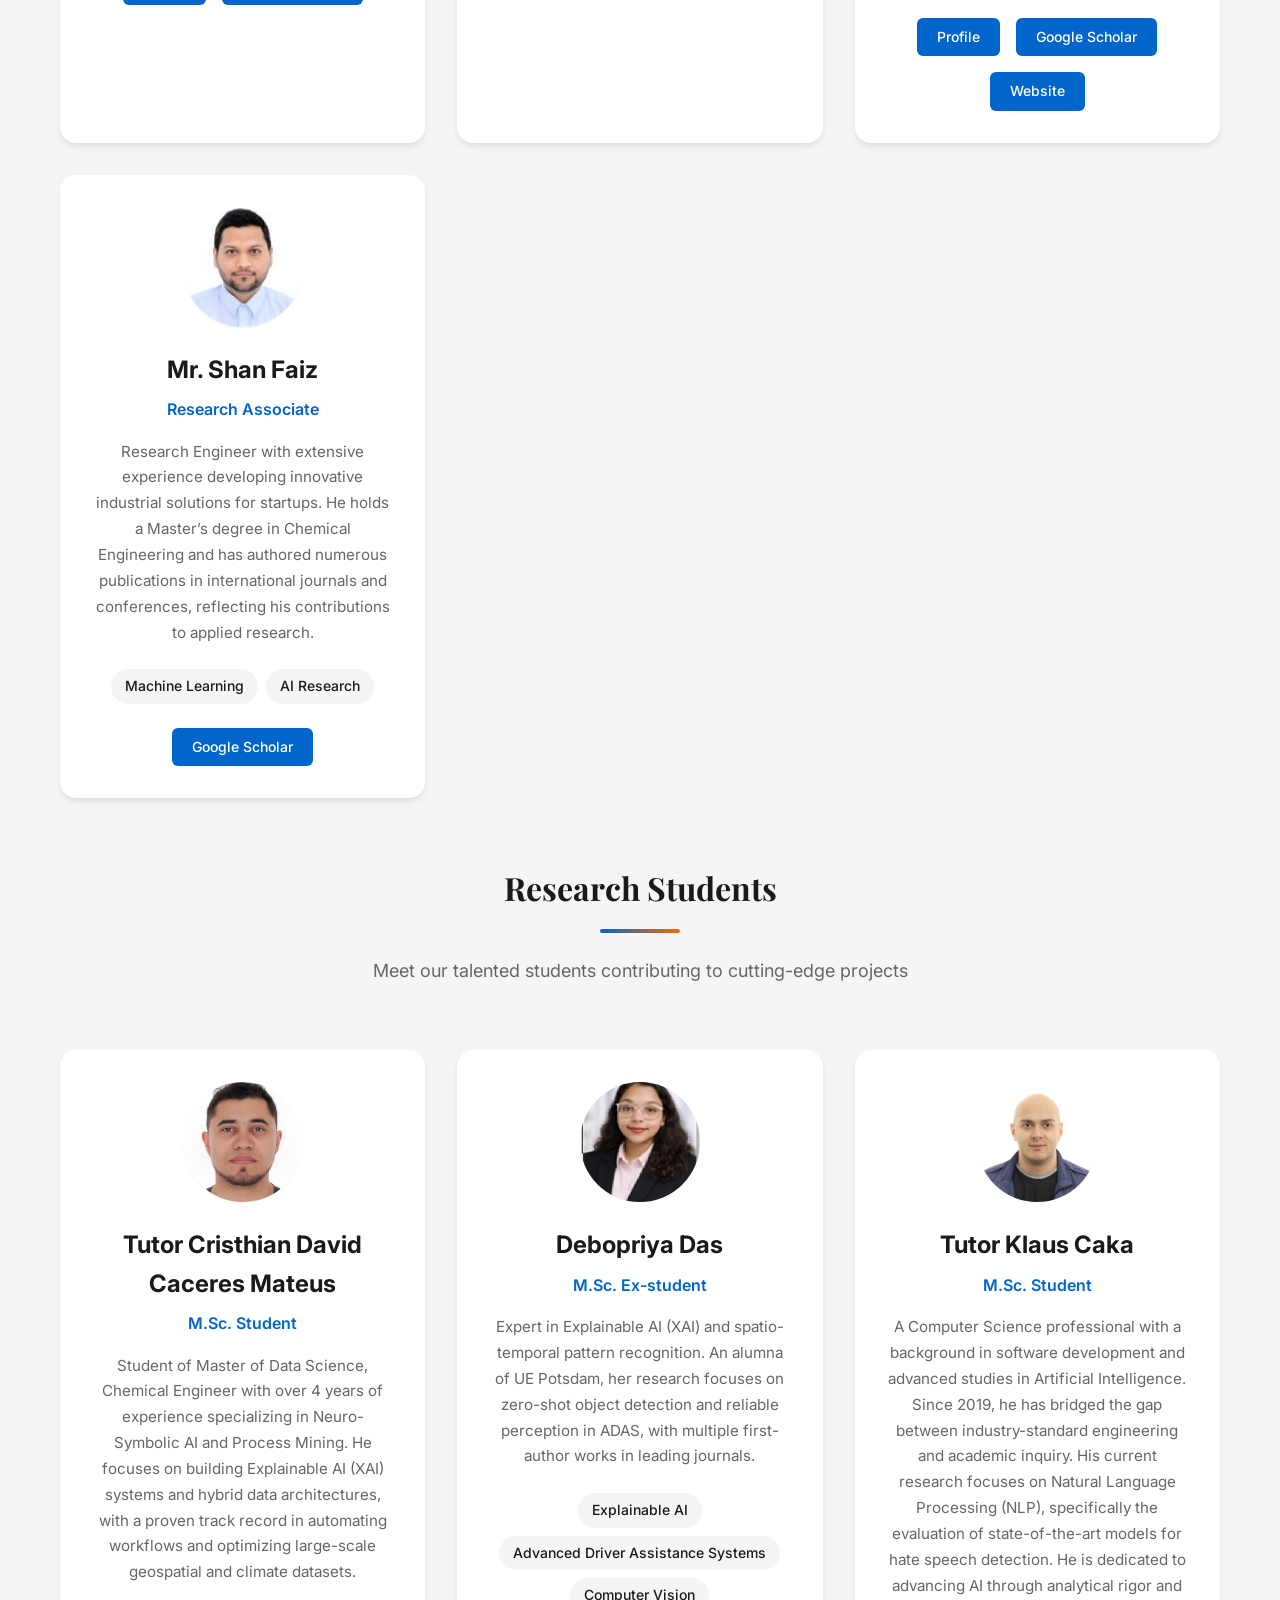
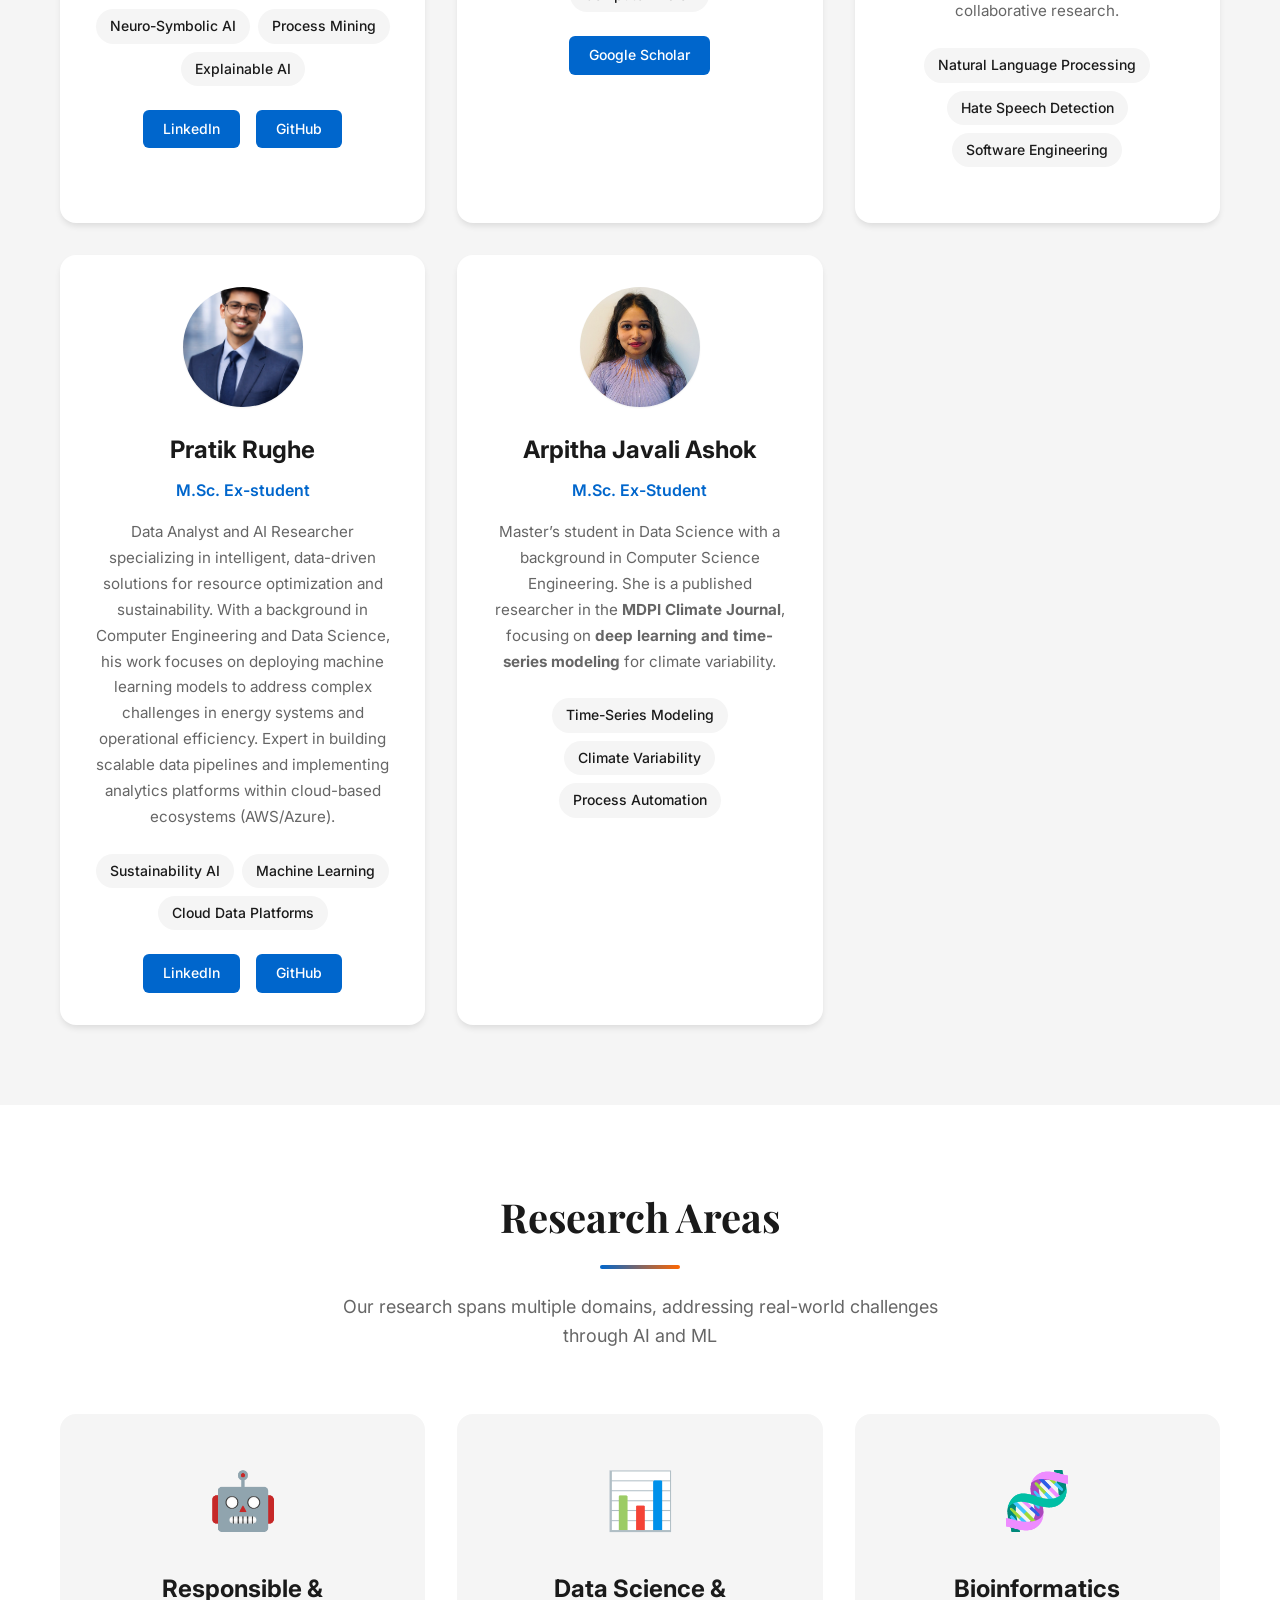
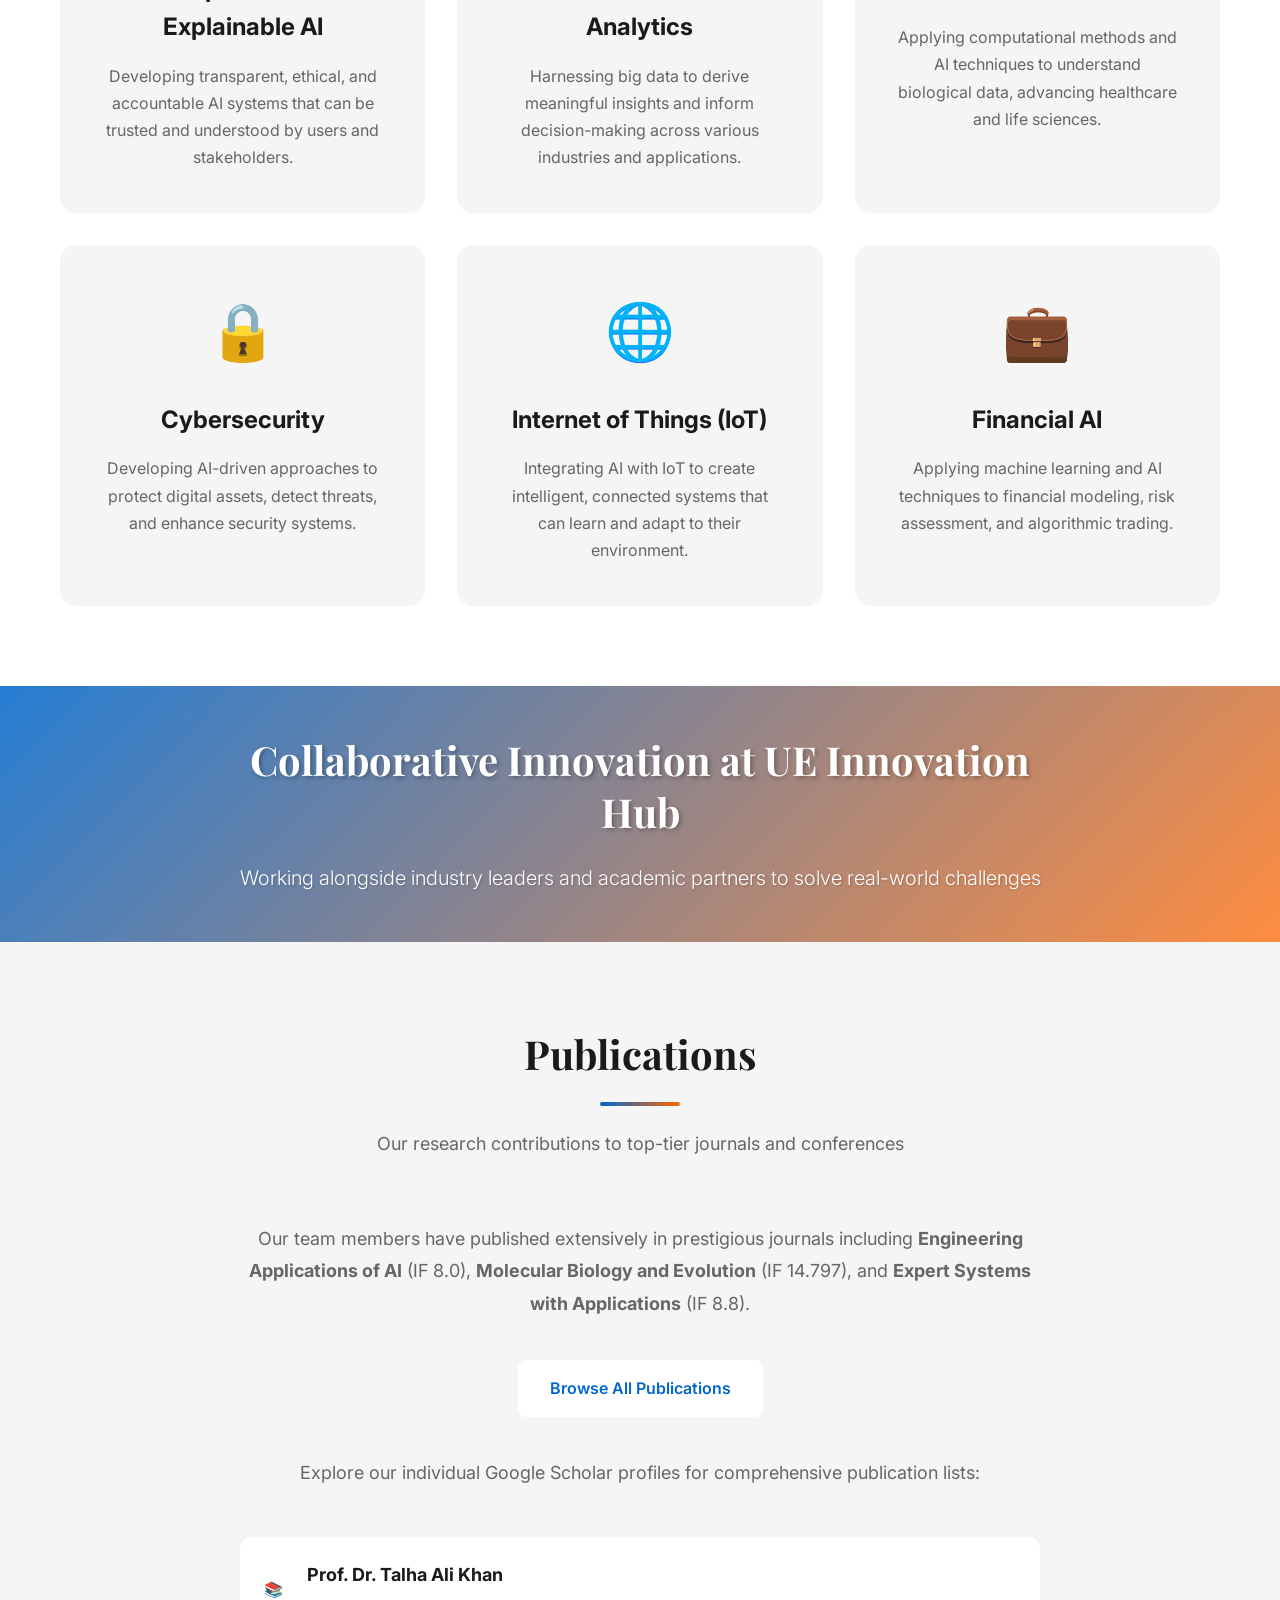
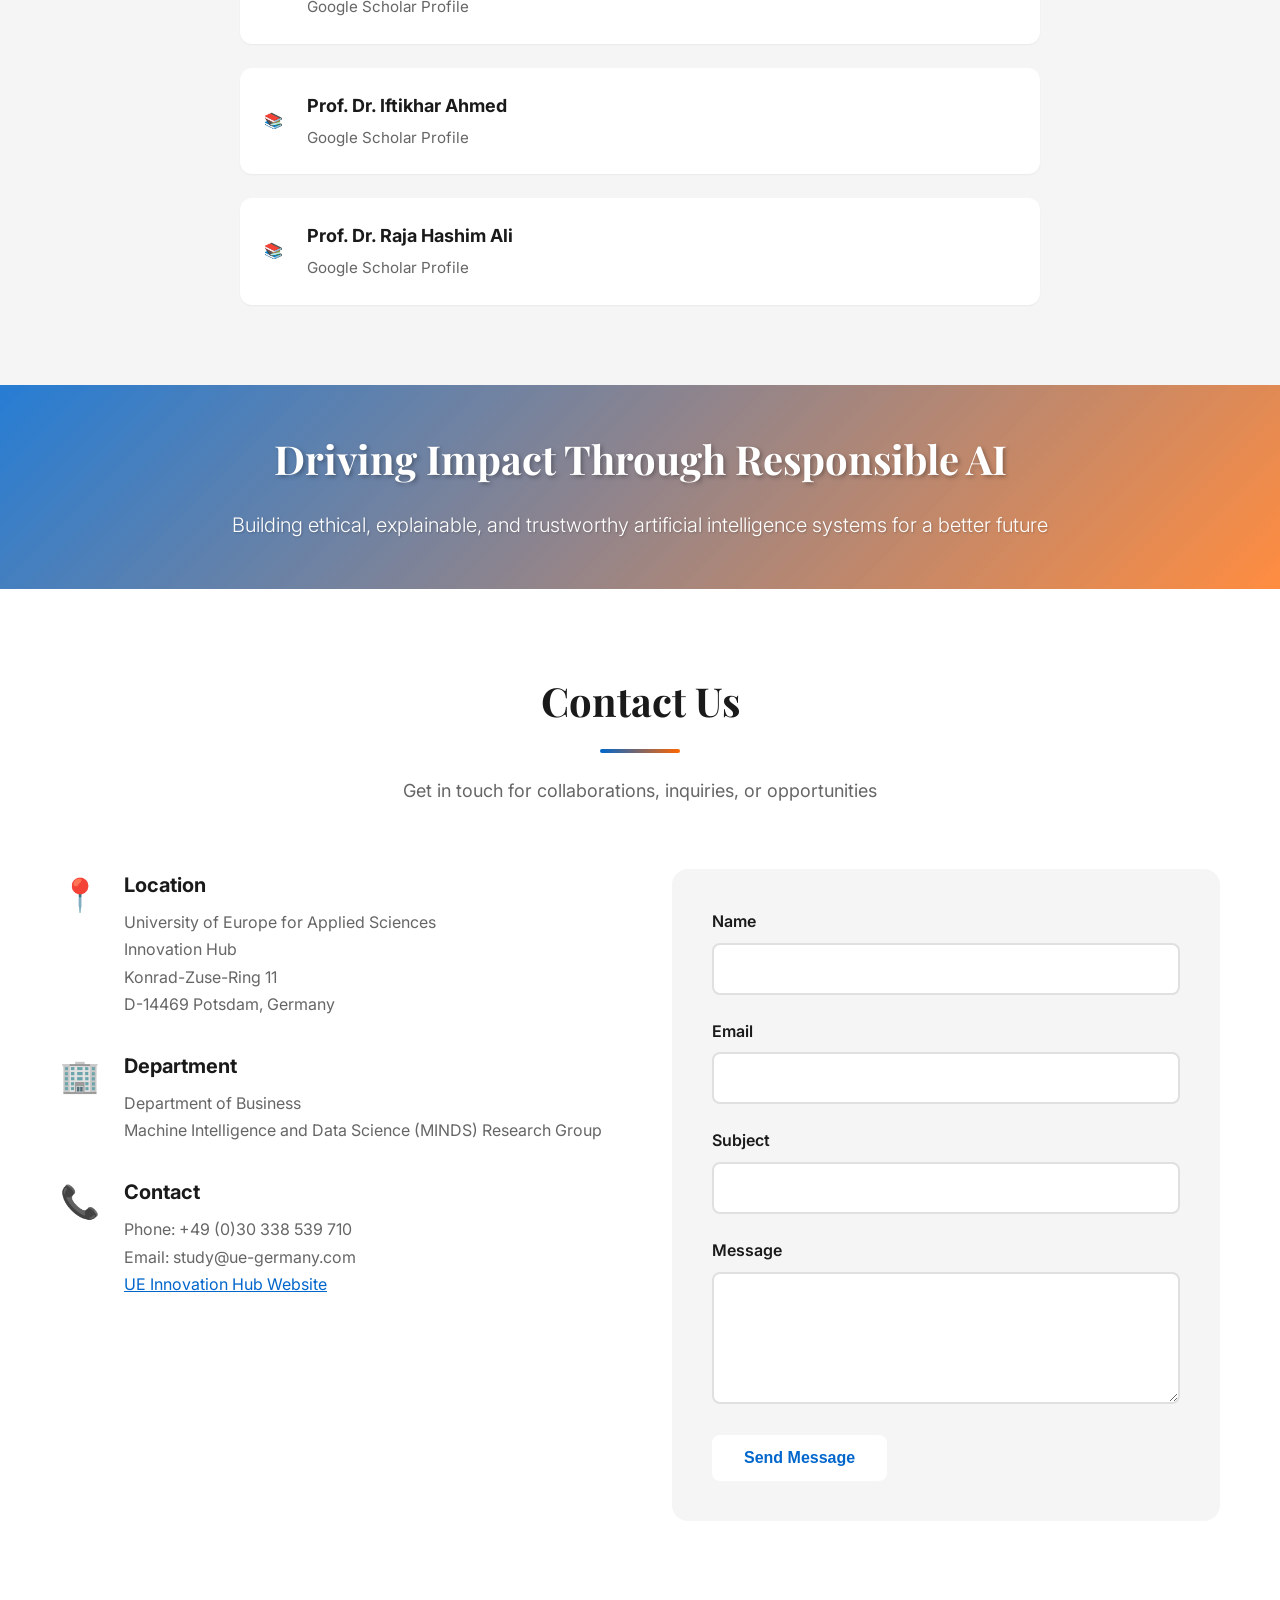
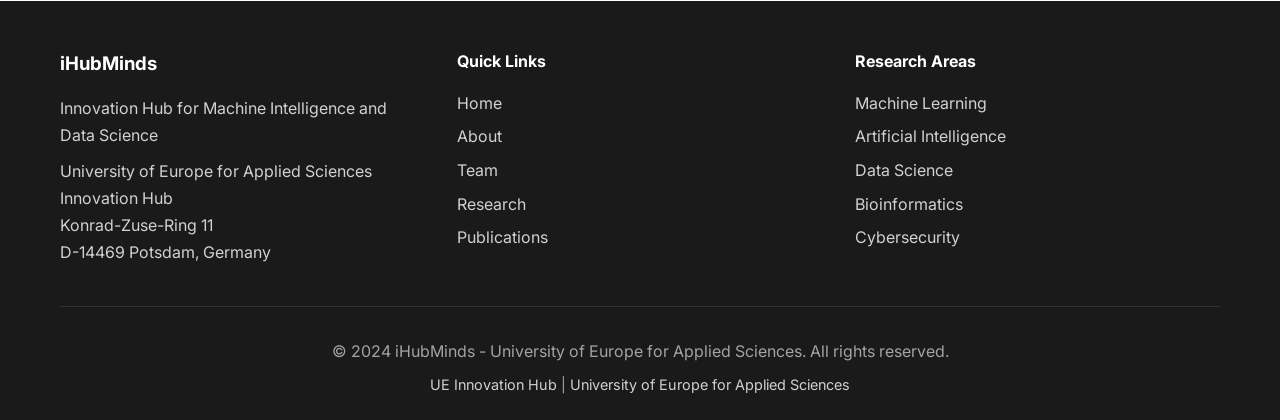
==== commit 1c05099a: "fix link Cristhian LinkeIn" ====
--- a/index.html
+++ b/index.html
@@ -281,7 +281,7 @@
                             <span class="expertise-tag">Explainable AI</span>
                         </div>
                         <div class="team-links">
-                            <a href="www.linkedin.com/in/cacerescristhian" class="team-link">LinkedIn</a>
+                            <a href="https://www.linkedin.com/in/cacerescristhian" class="team-link">LinkedIn</a>
                             <a href="https://github.com/CaceresCristhian/Data-Science-Portfolio"
                                 class="team-link">GitHub</a>
                         </div>
@@ -384,7 +384,7 @@
                         <div class="team-expertise">
                             <span class="expertise-tag">Time-Series Modeling</span>
                             <span class="expertise-tag">Climate Variability</span>
-                            <span class="expertise-tag">Process Automation (RPA)</span>
+                            <span class="expertise-tag">Process Automation</span>
                         </div>
                     </div>
                 </div>
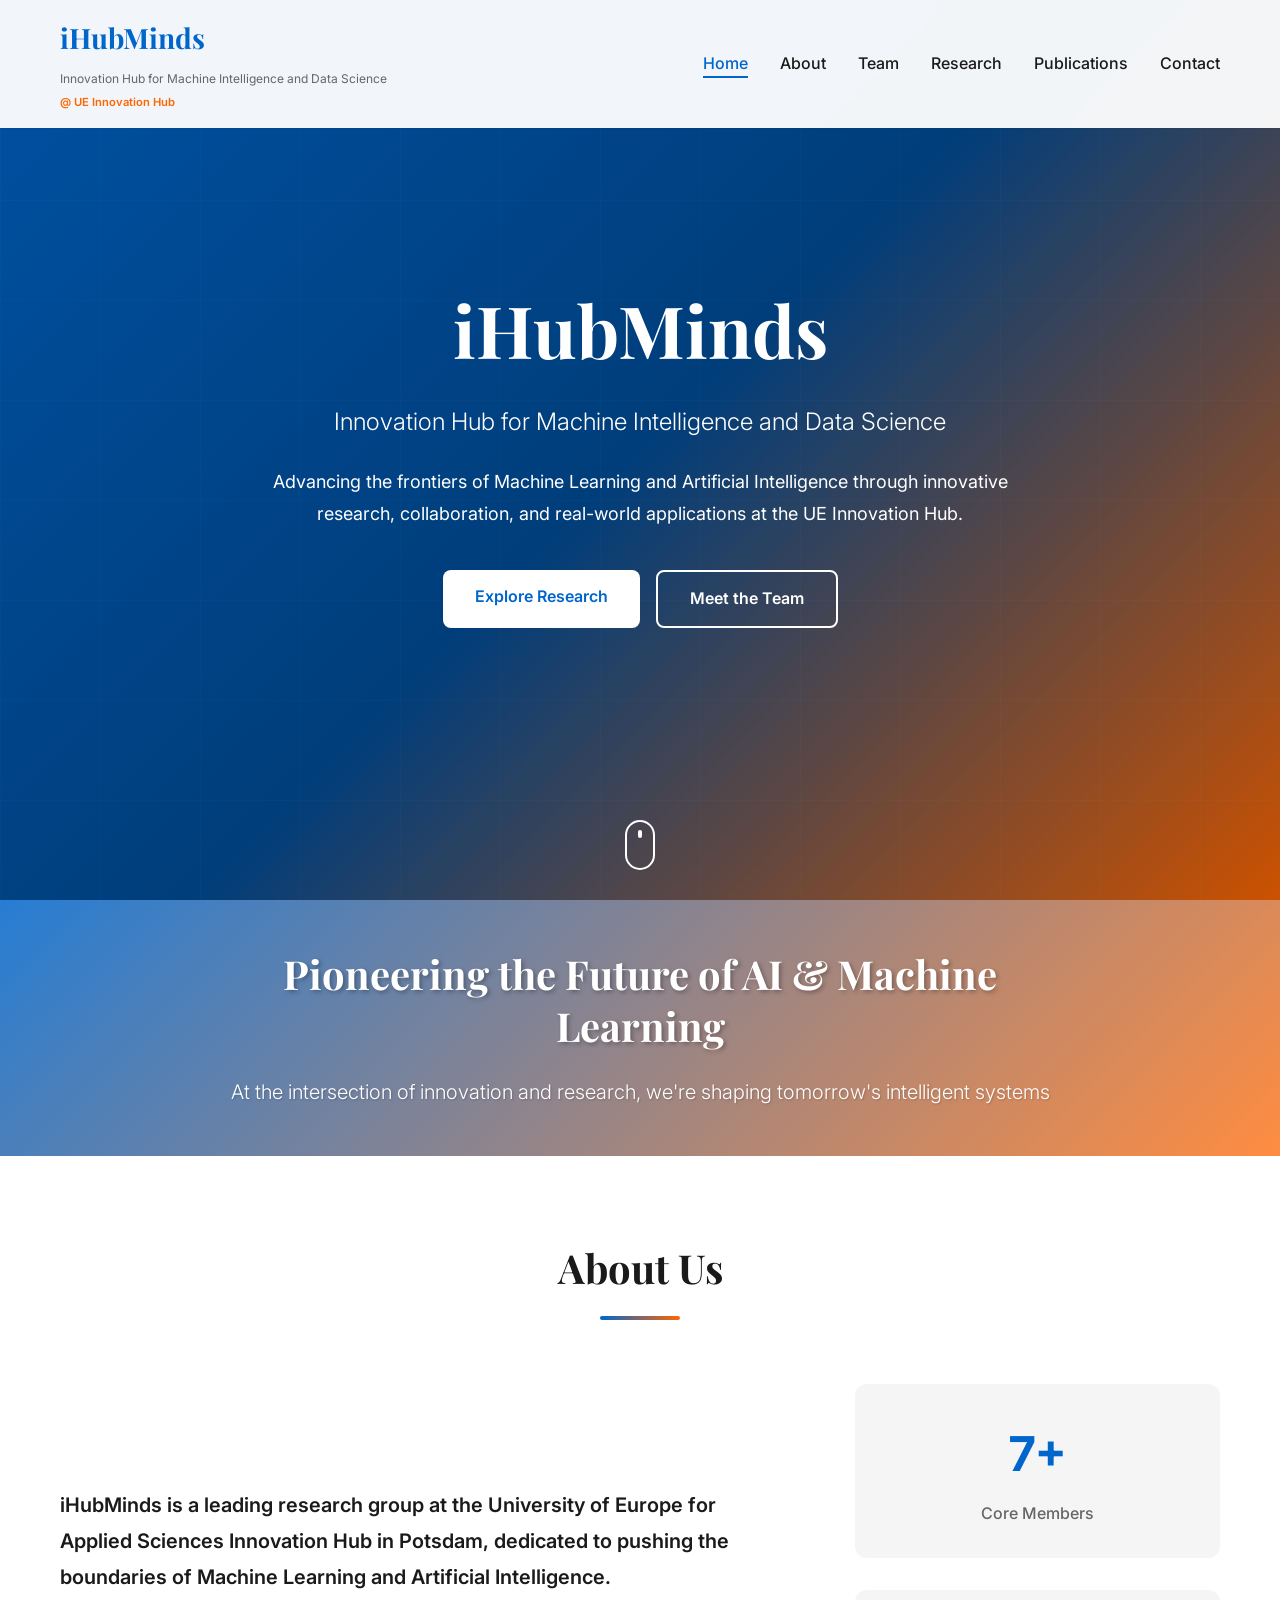
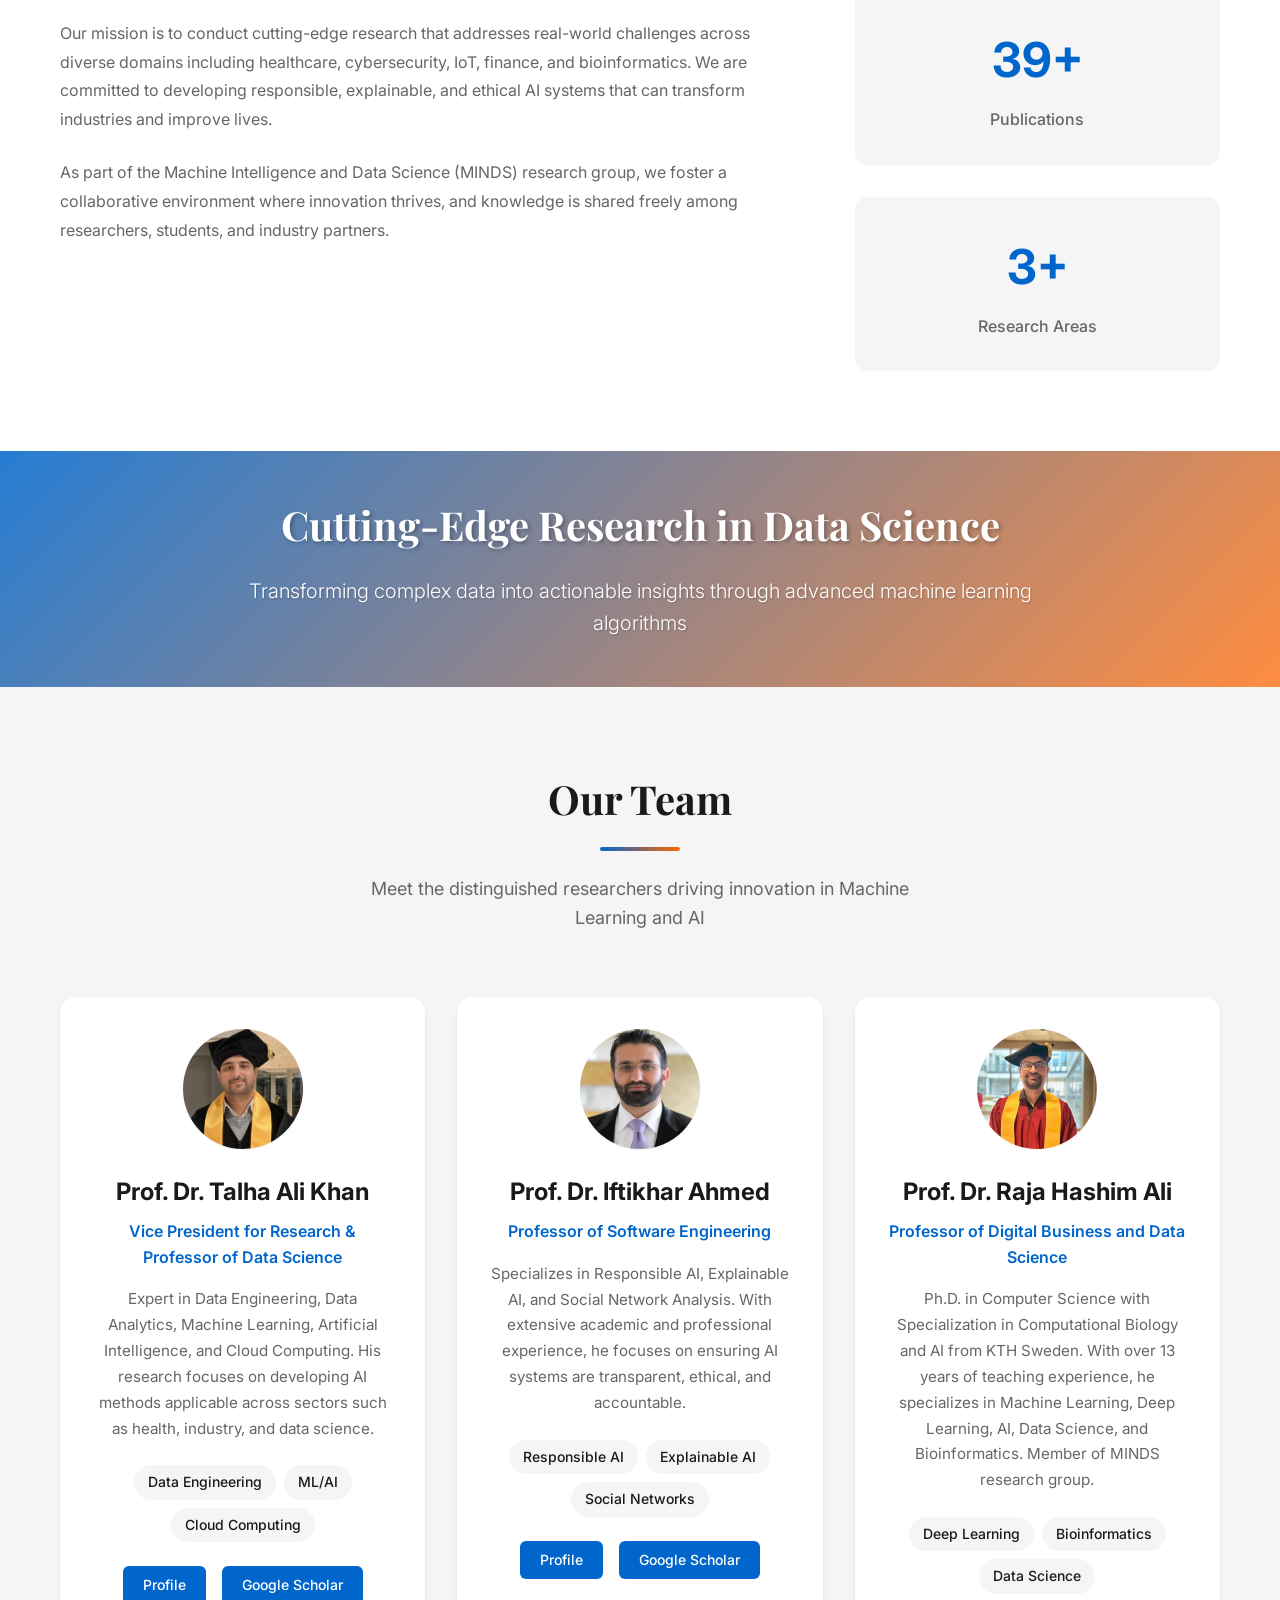
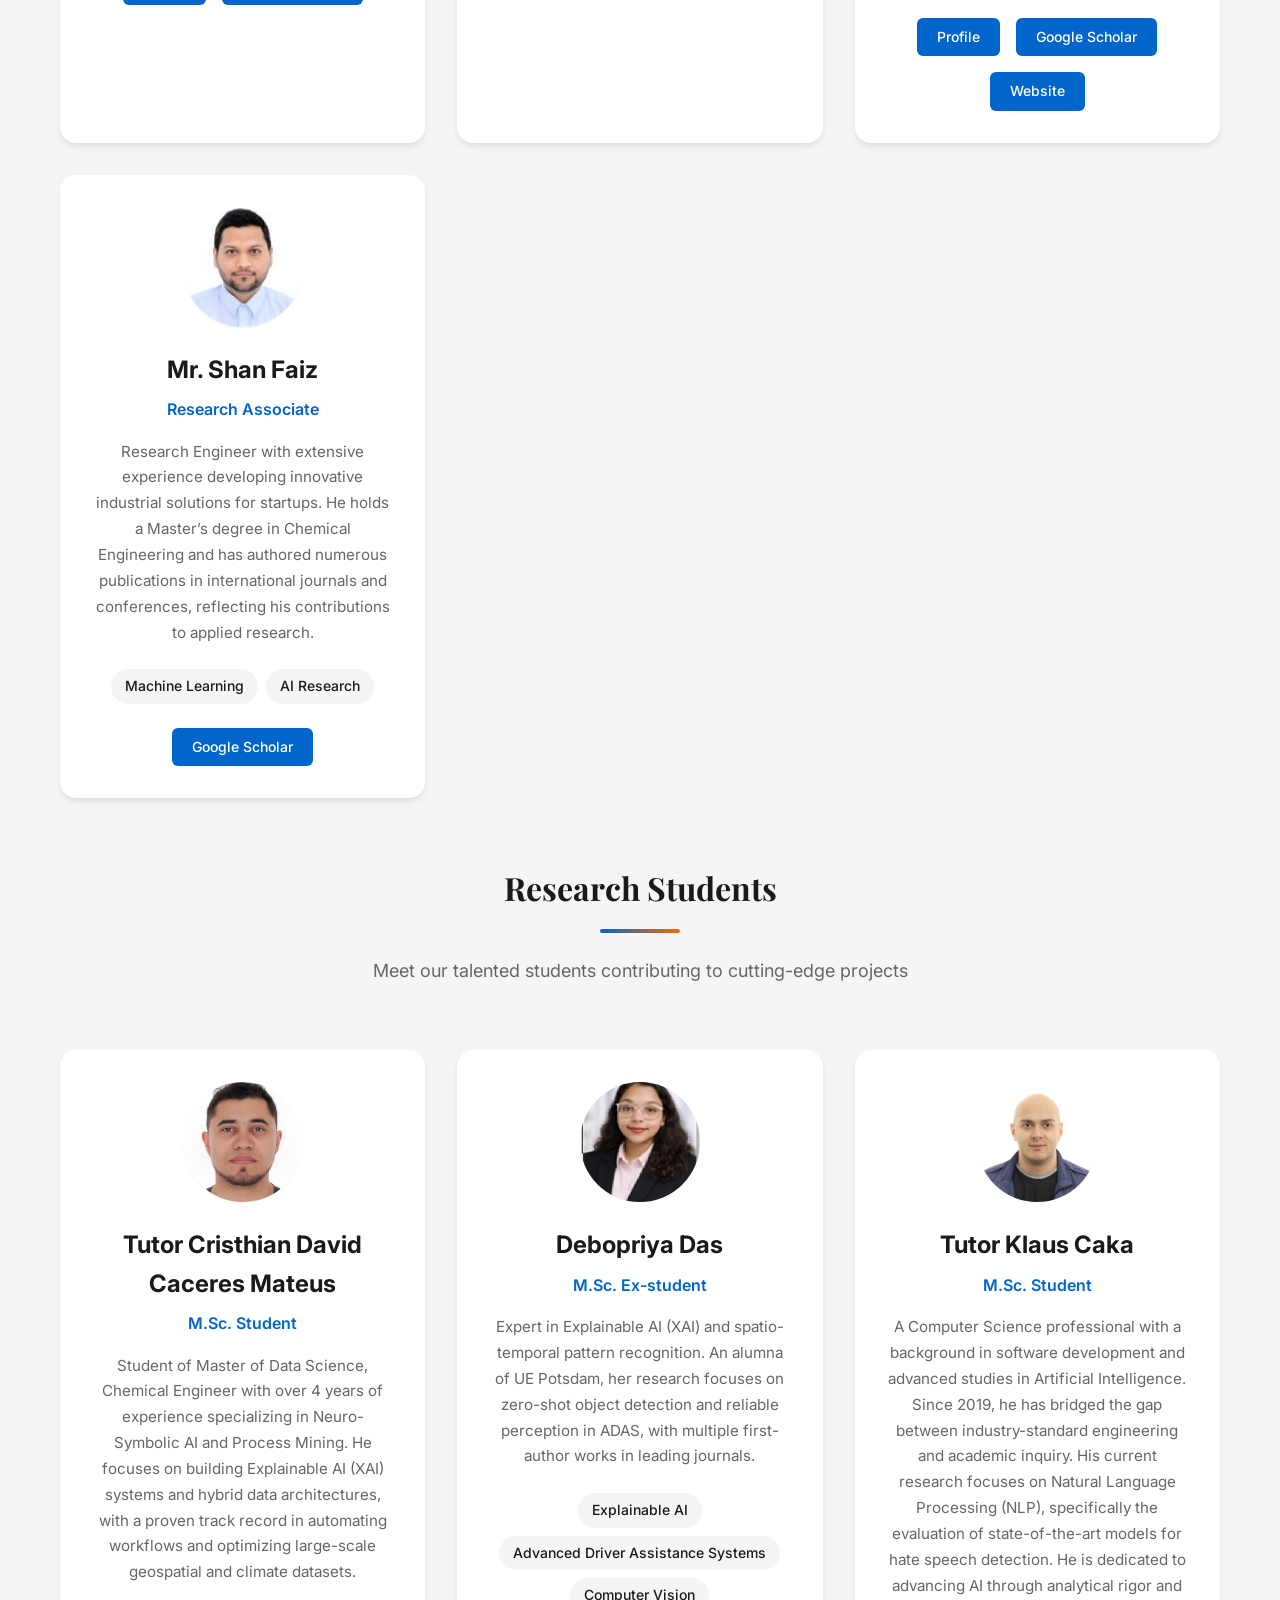
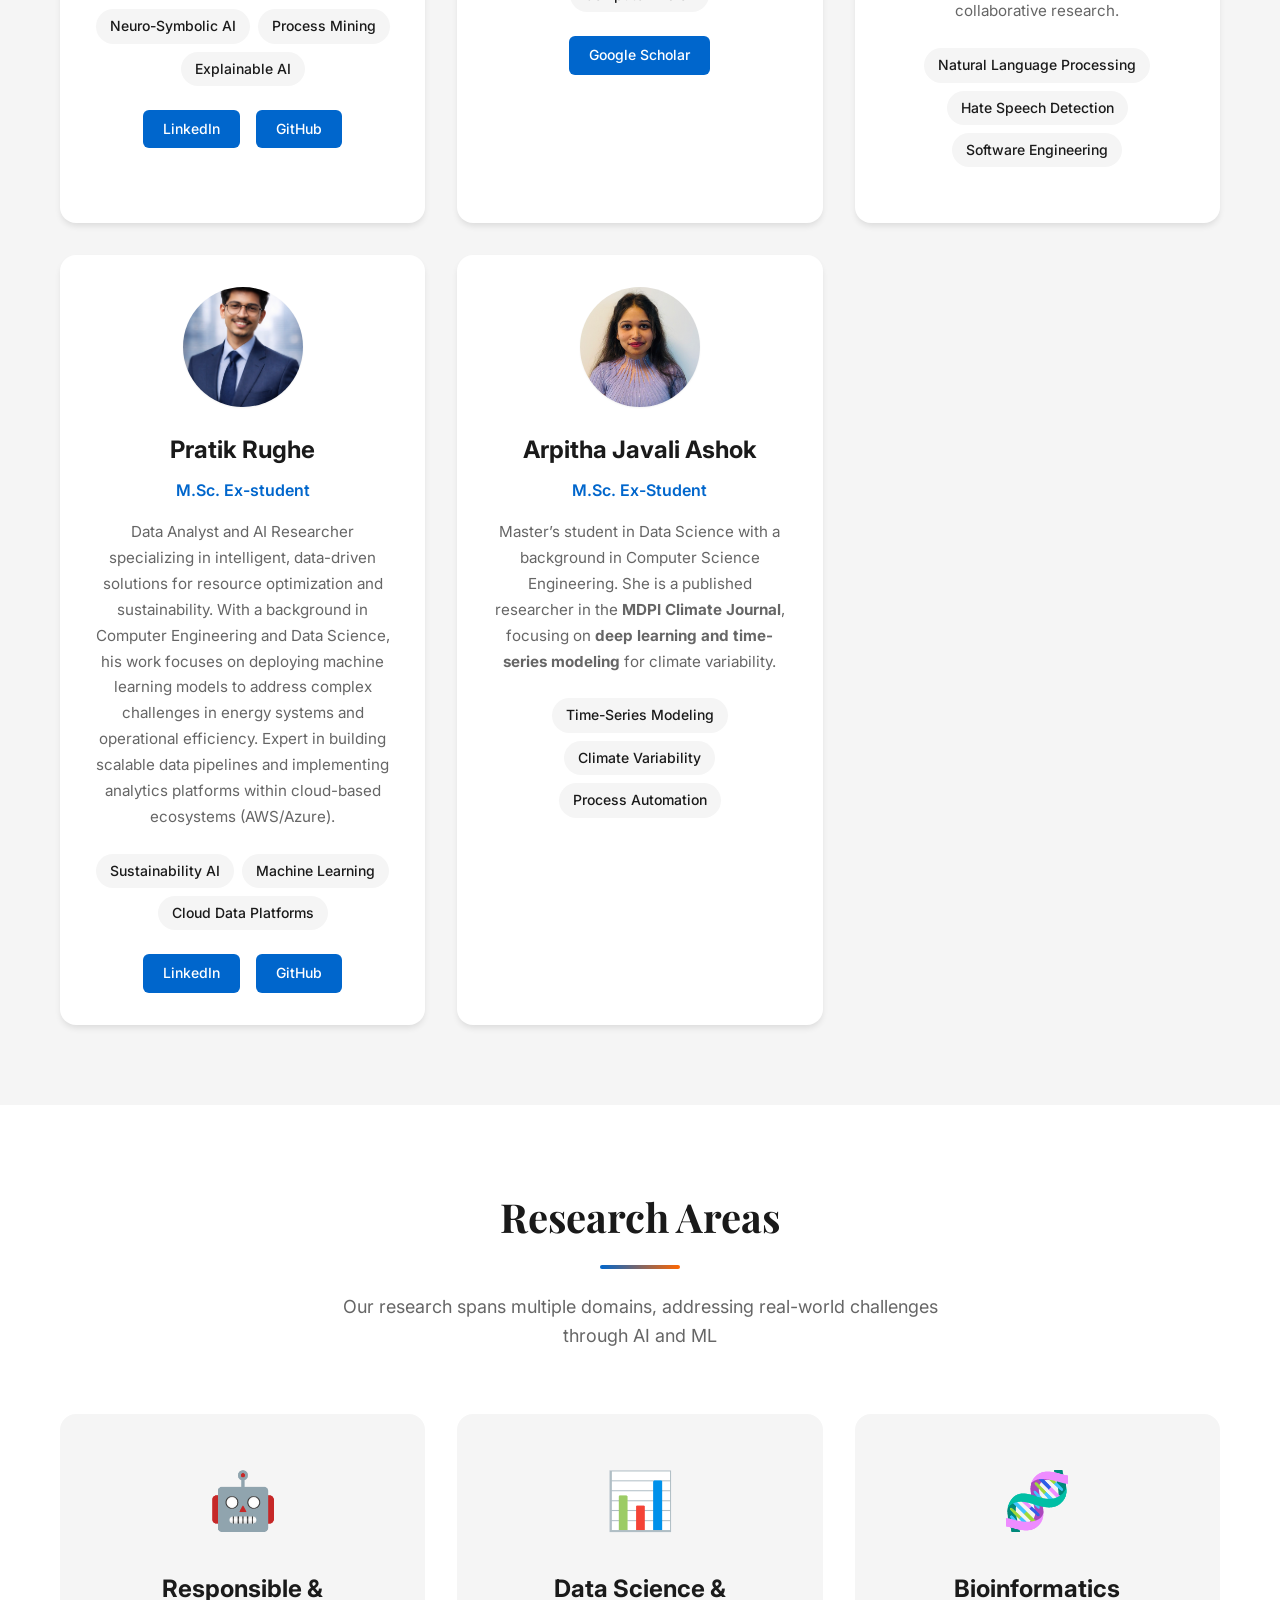
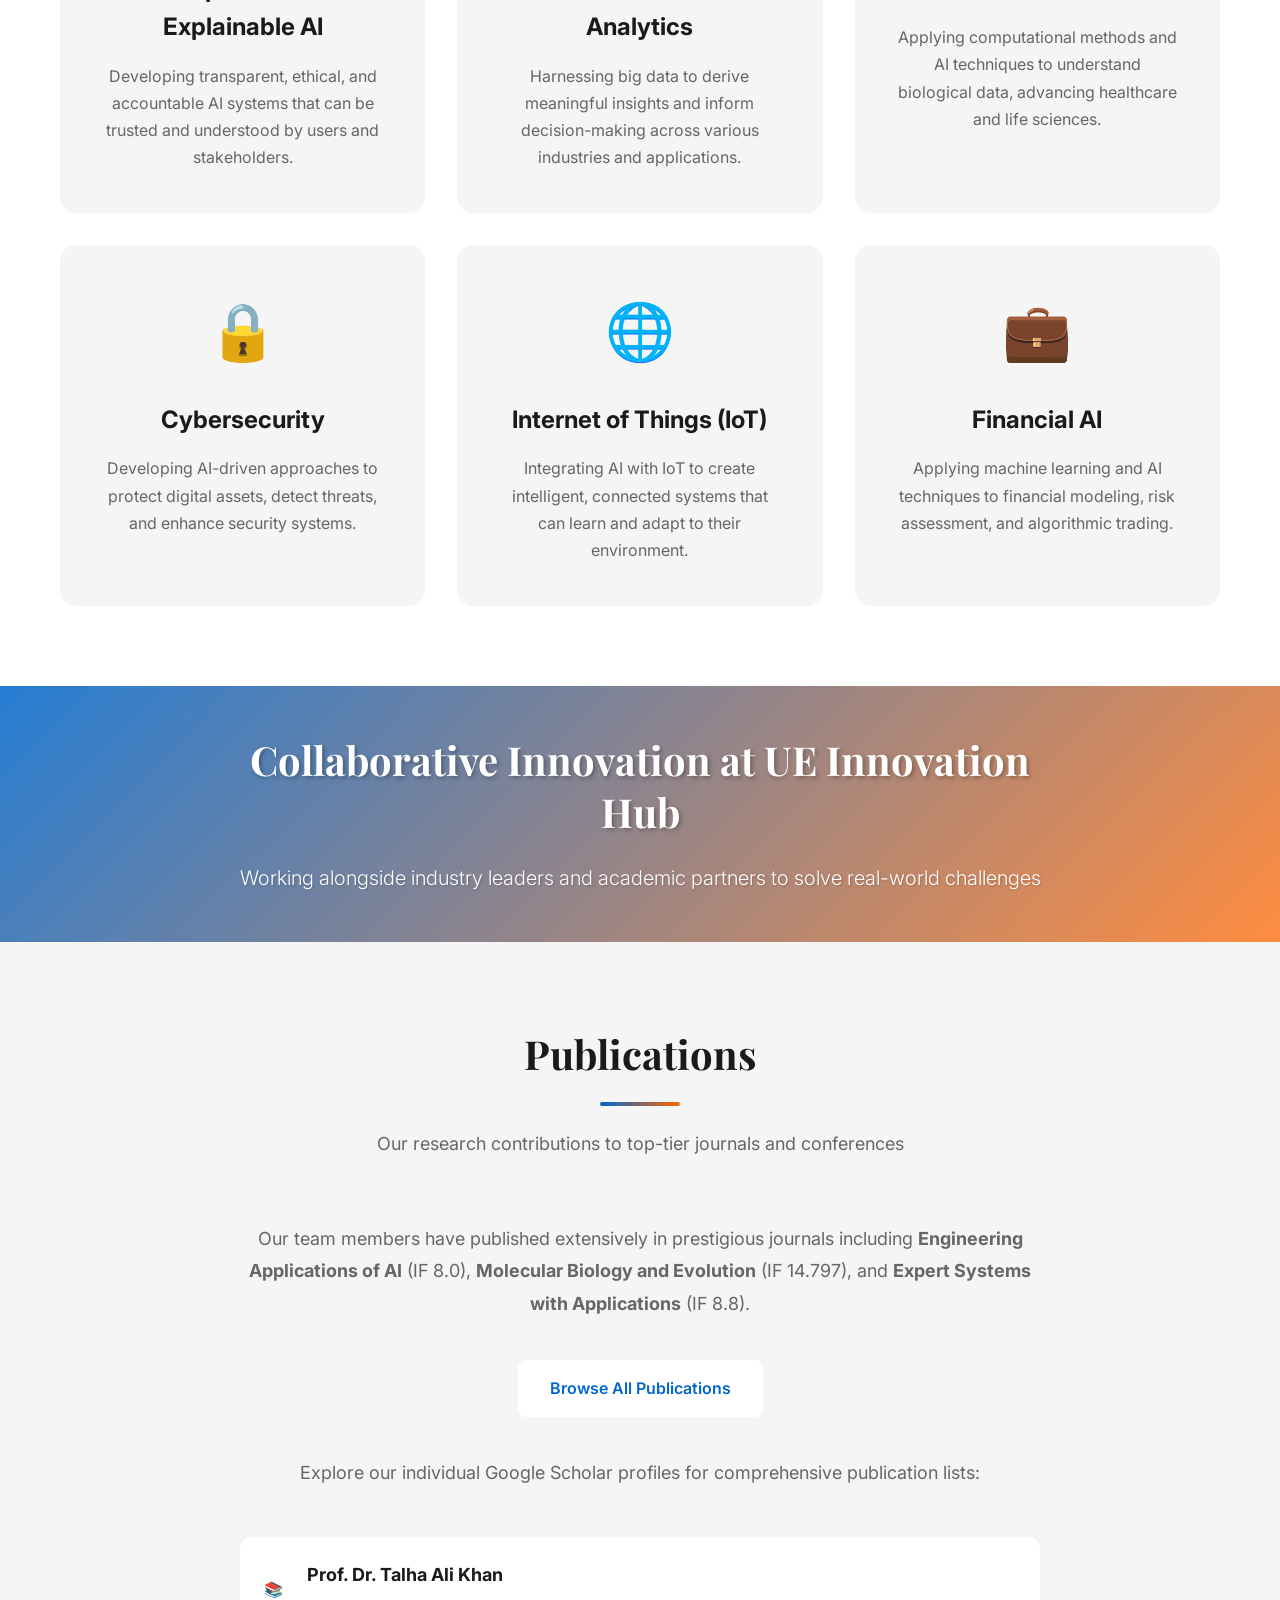
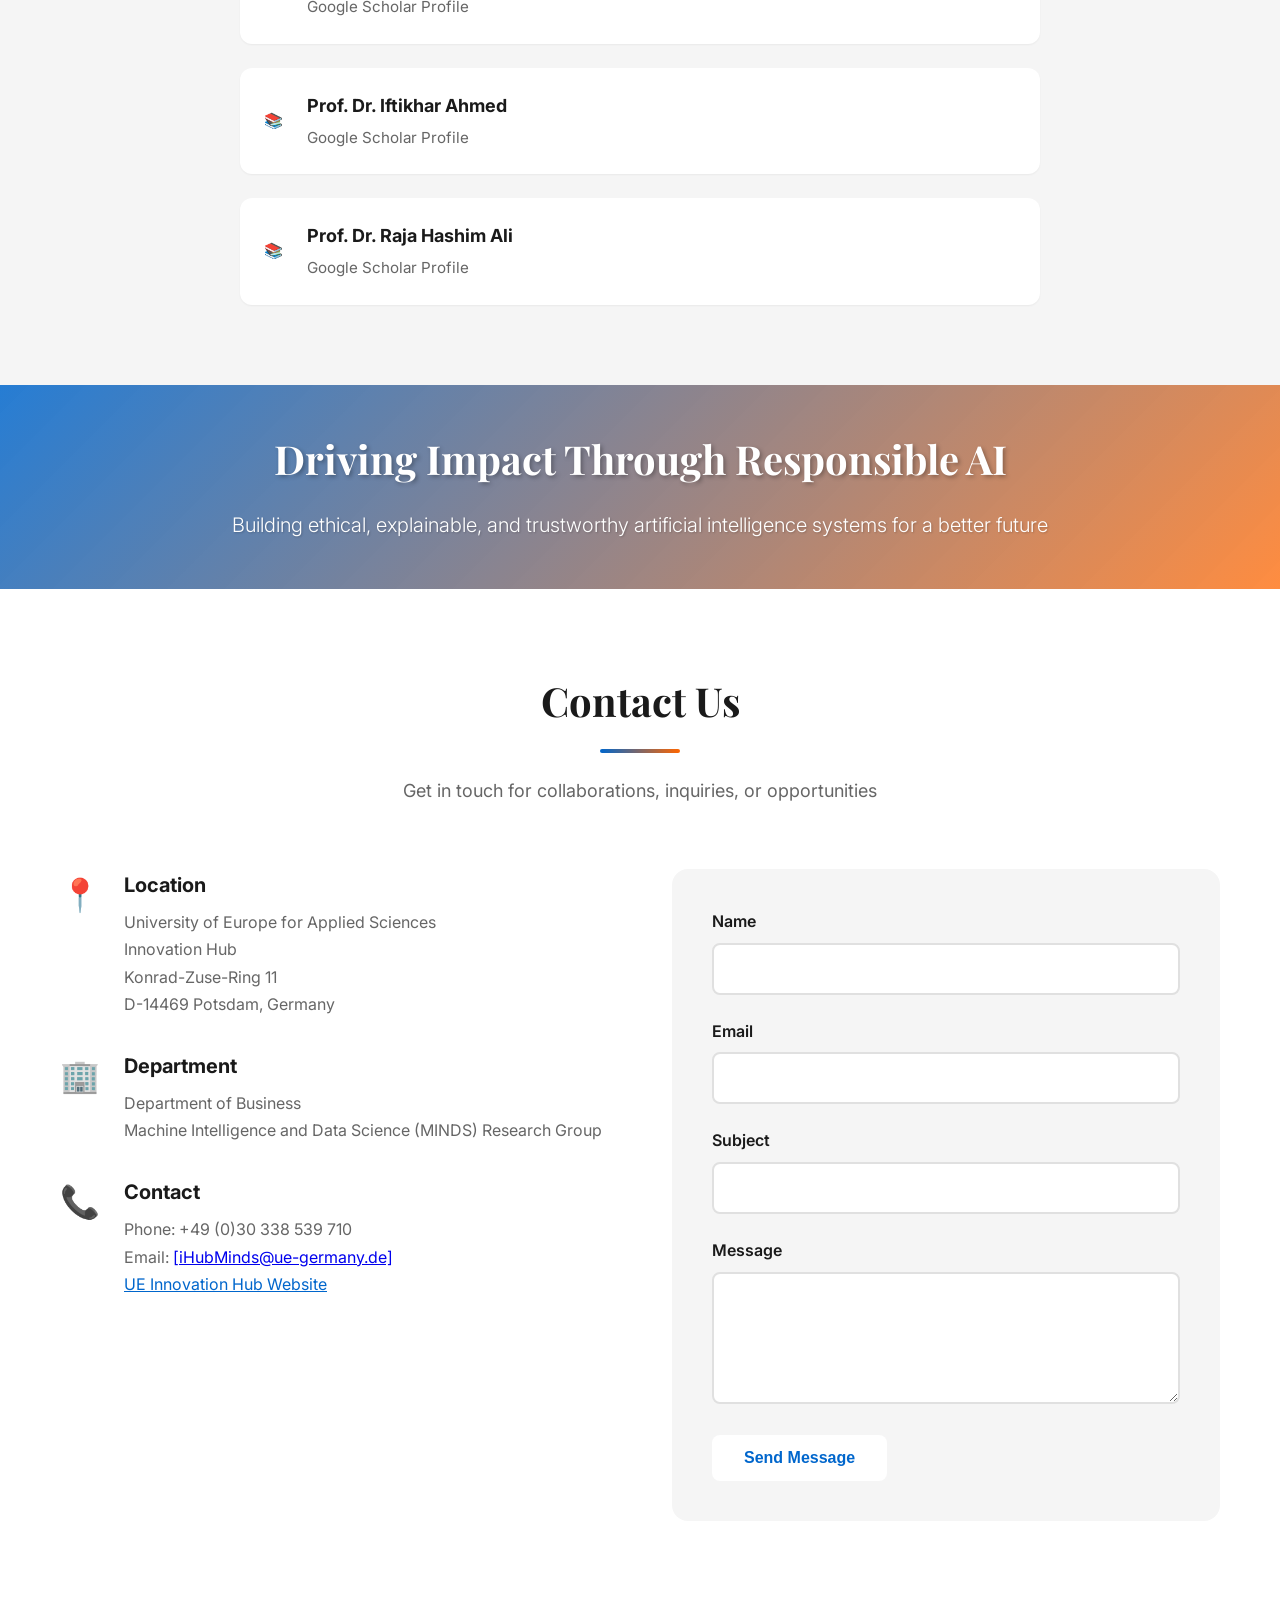
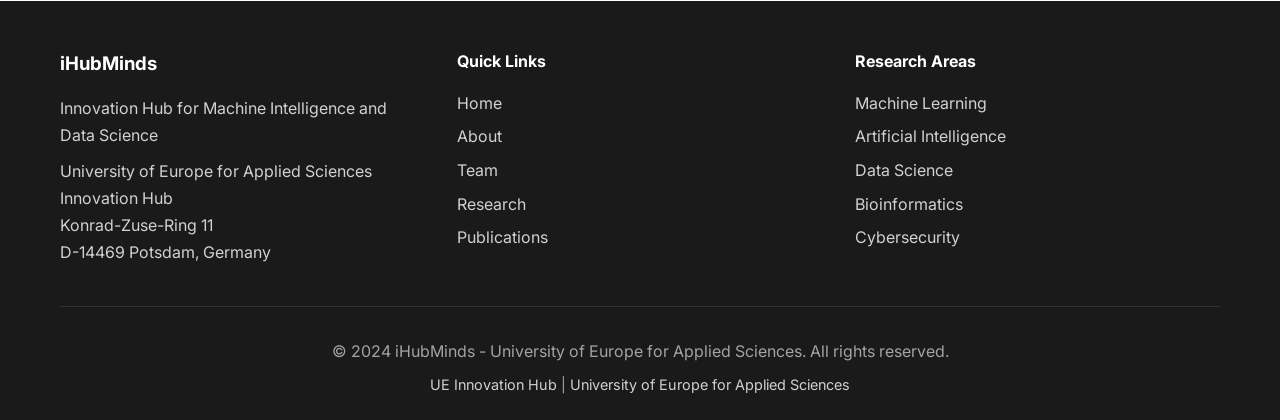
==== commit 2f4dcfc7: "email change" ====
--- a/index.html
+++ b/index.html
@@ -569,7 +569,7 @@
                         <div>
                             <h3>Contact</h3>
                             <p>Phone: +49 (0)30 338 539 710<br>
-                                Email: study@ue-germany.com<br>
+                                Email: <a href="mailto:[EMAIL_ADDRESS]">[iHubMinds@ue-germany.de]</a><br>
                                 <a href="https://www.ue-germany.com/de/standorte/innovation-hub" target="_blank"
                                     style="color: var(--ue-blue);">UE Innovation Hub Website</a>
                             </p>
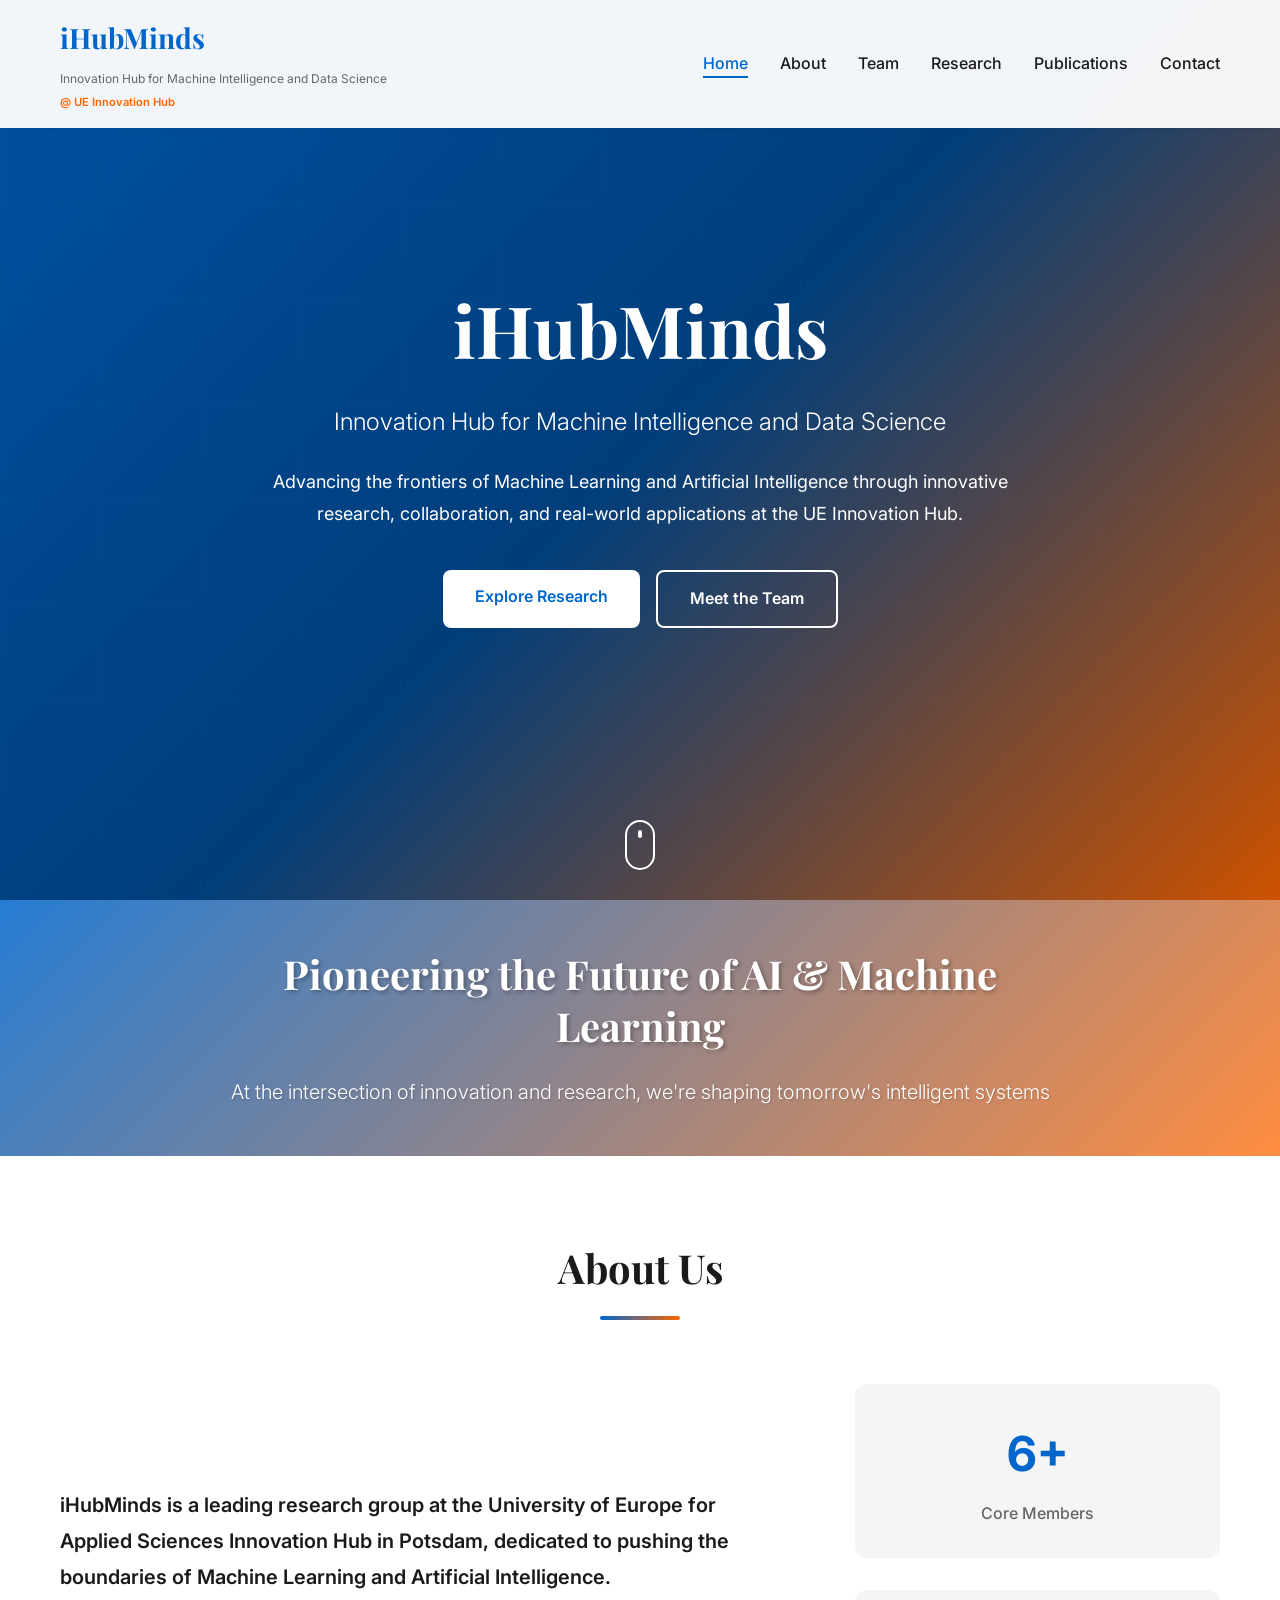
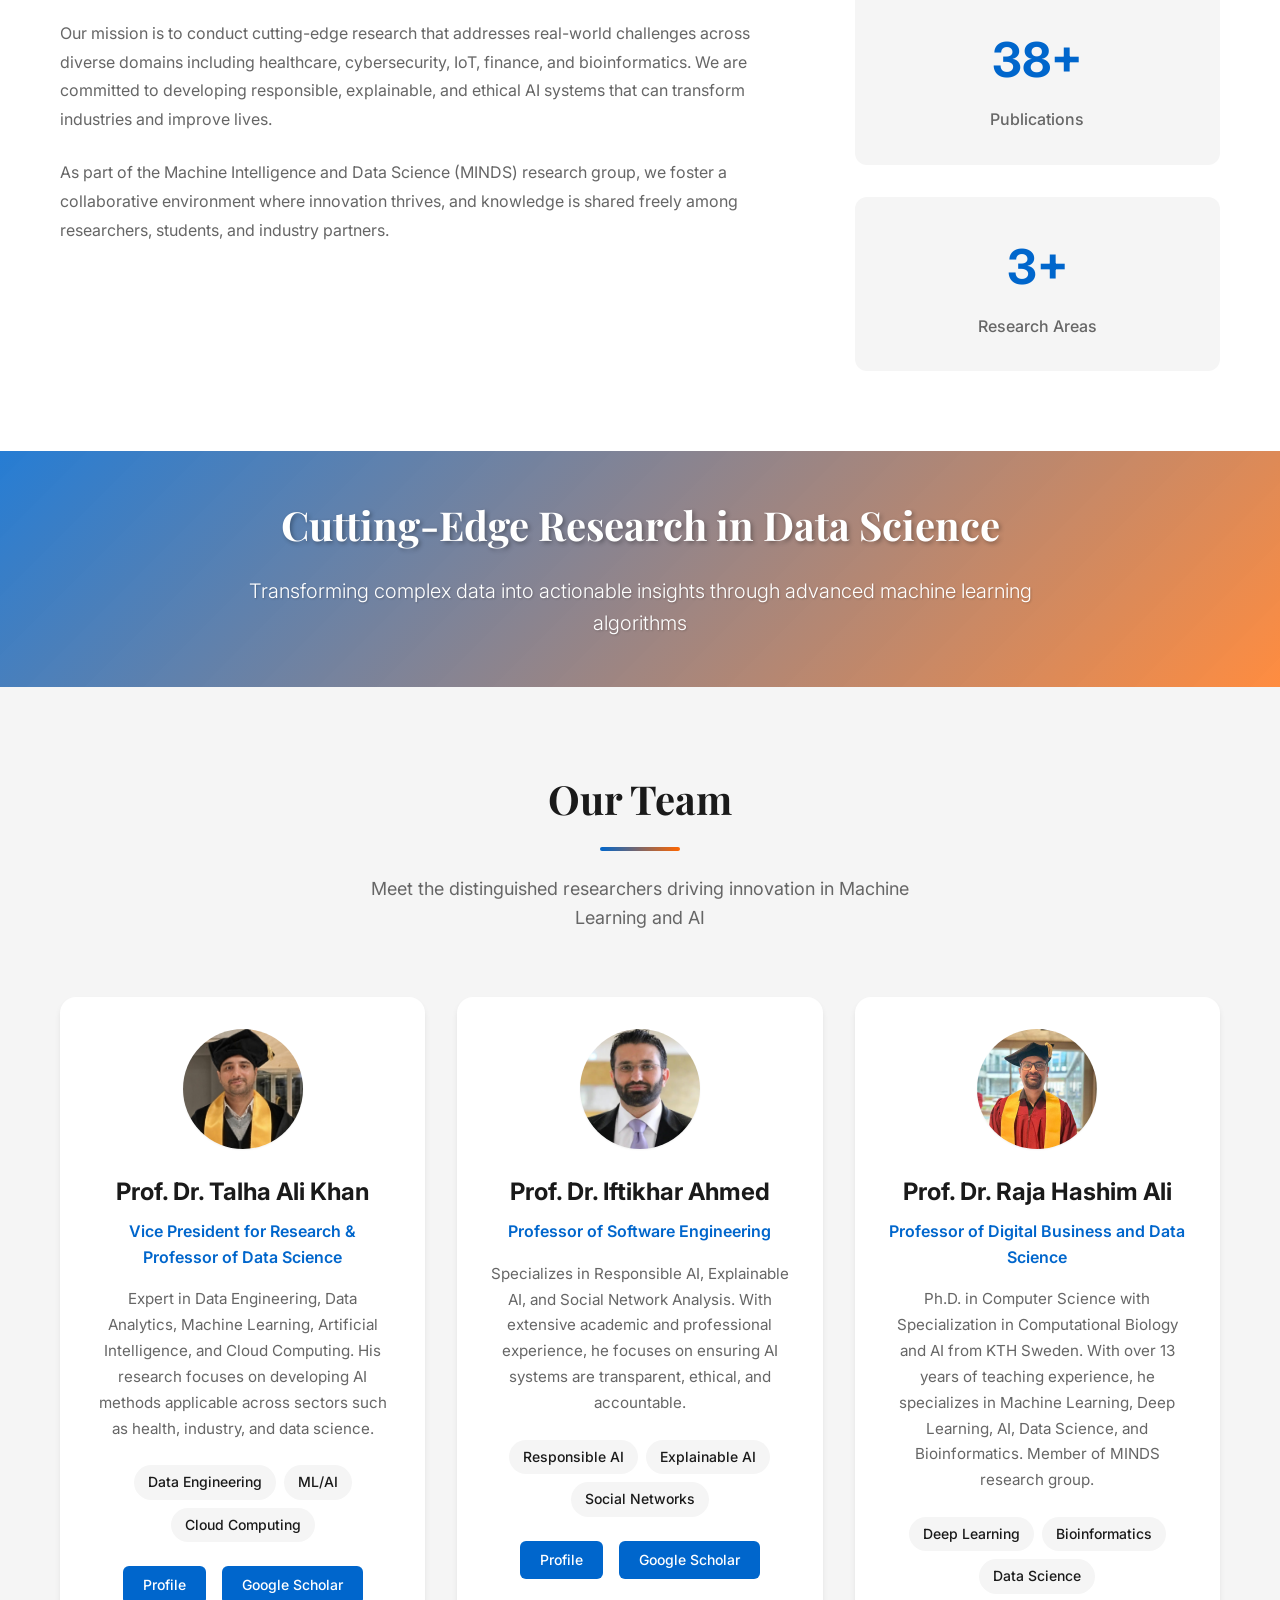
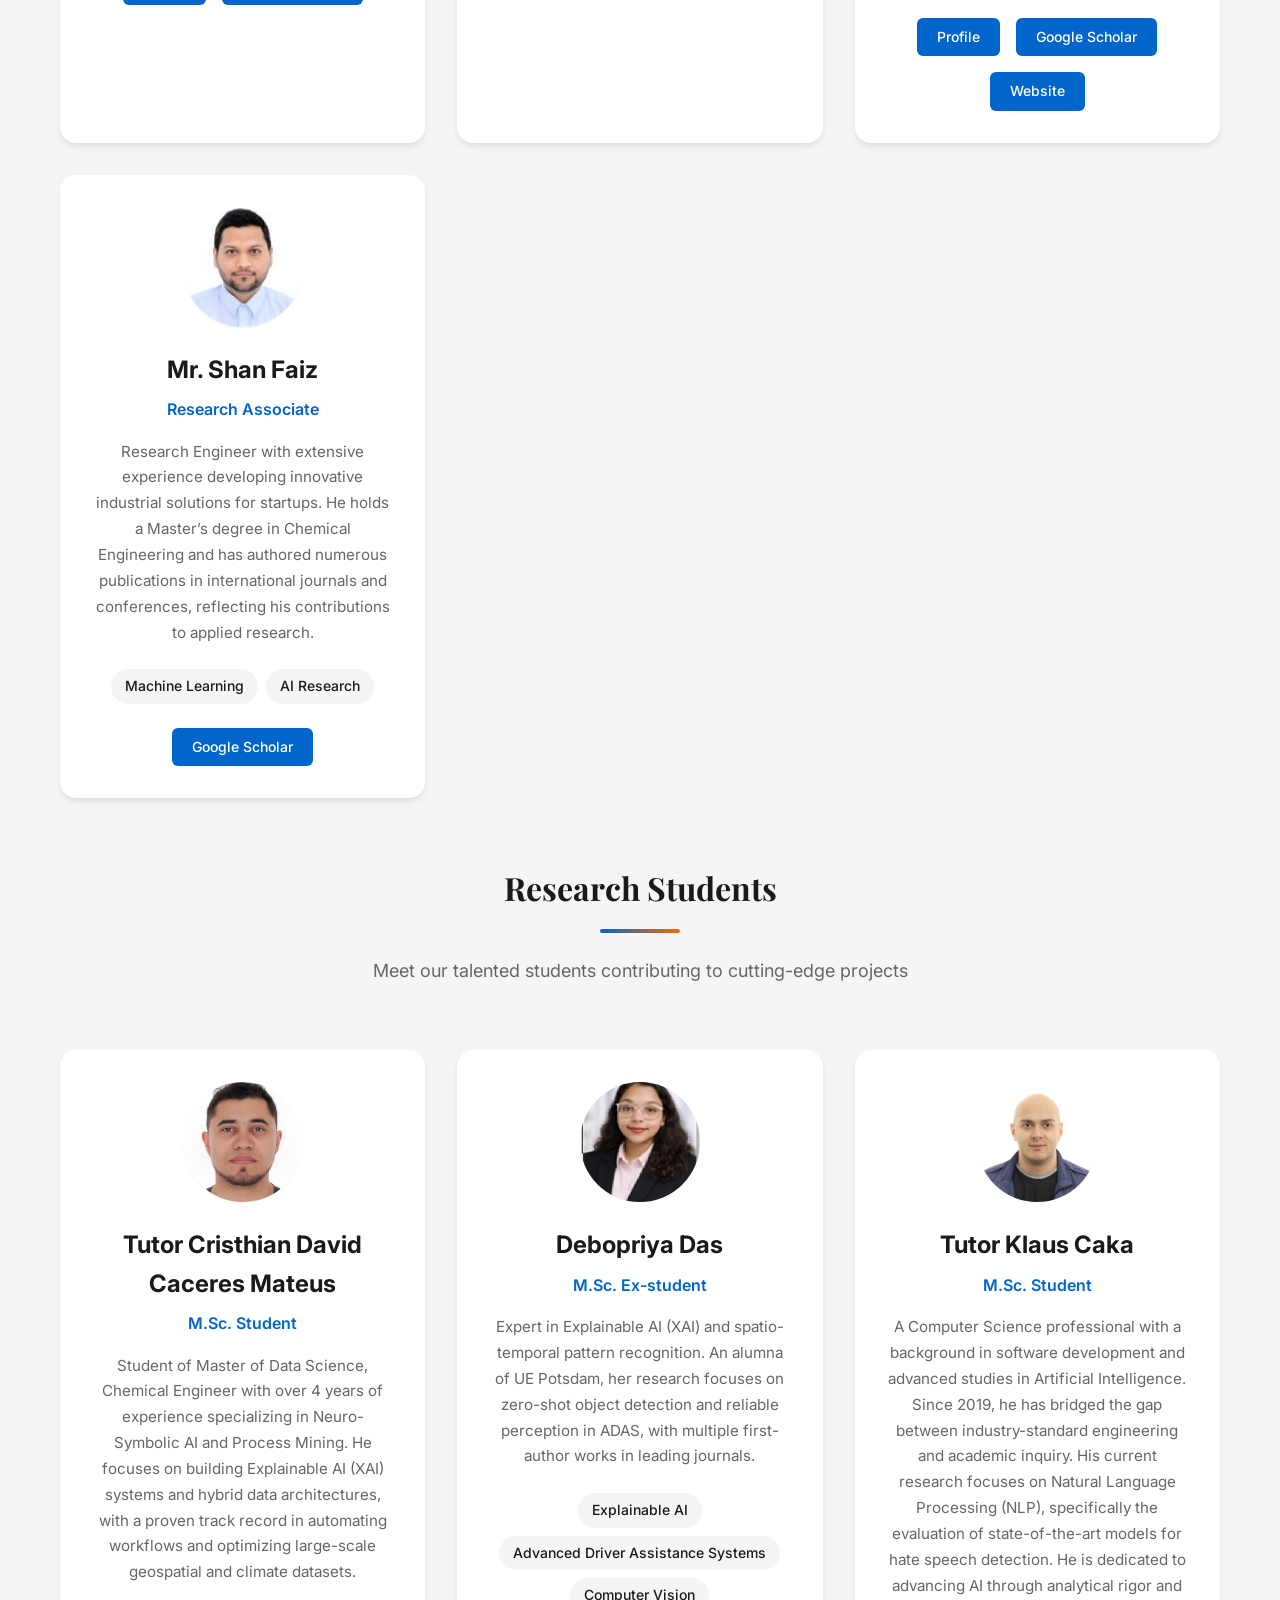
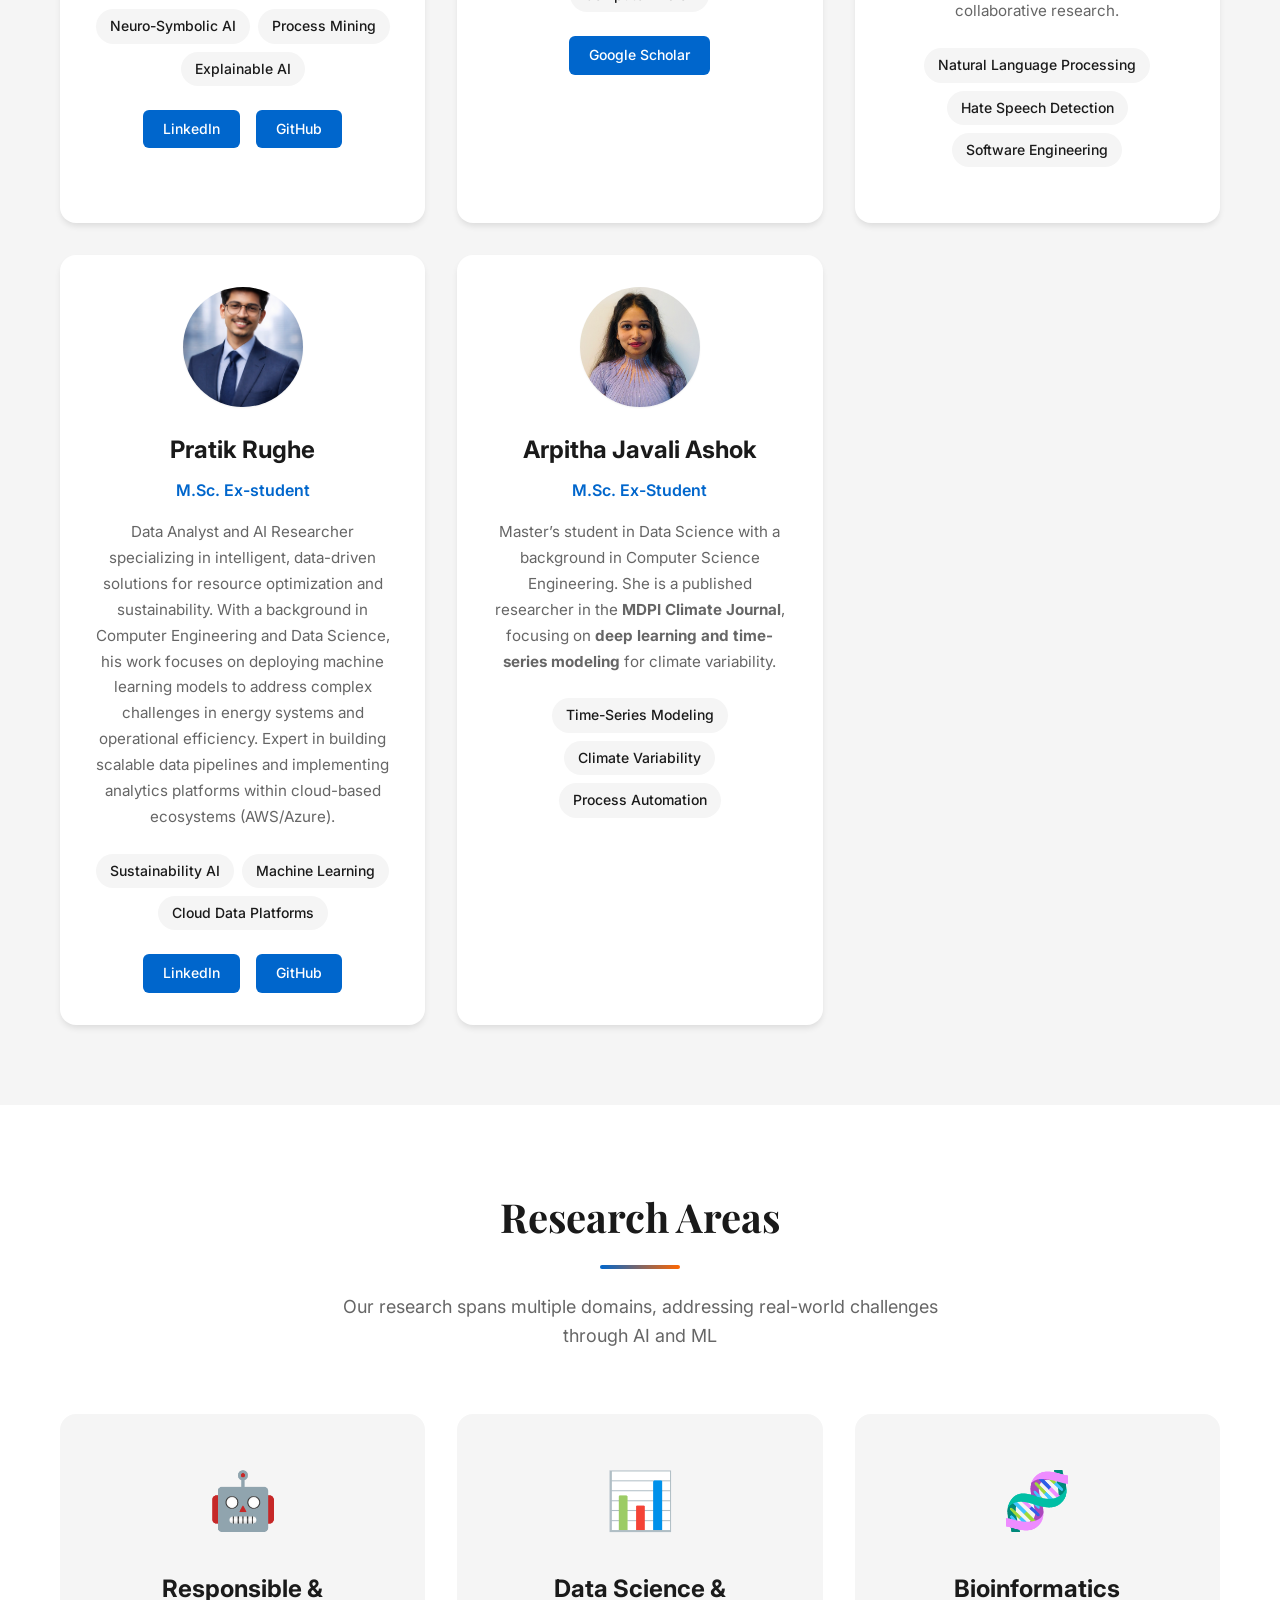
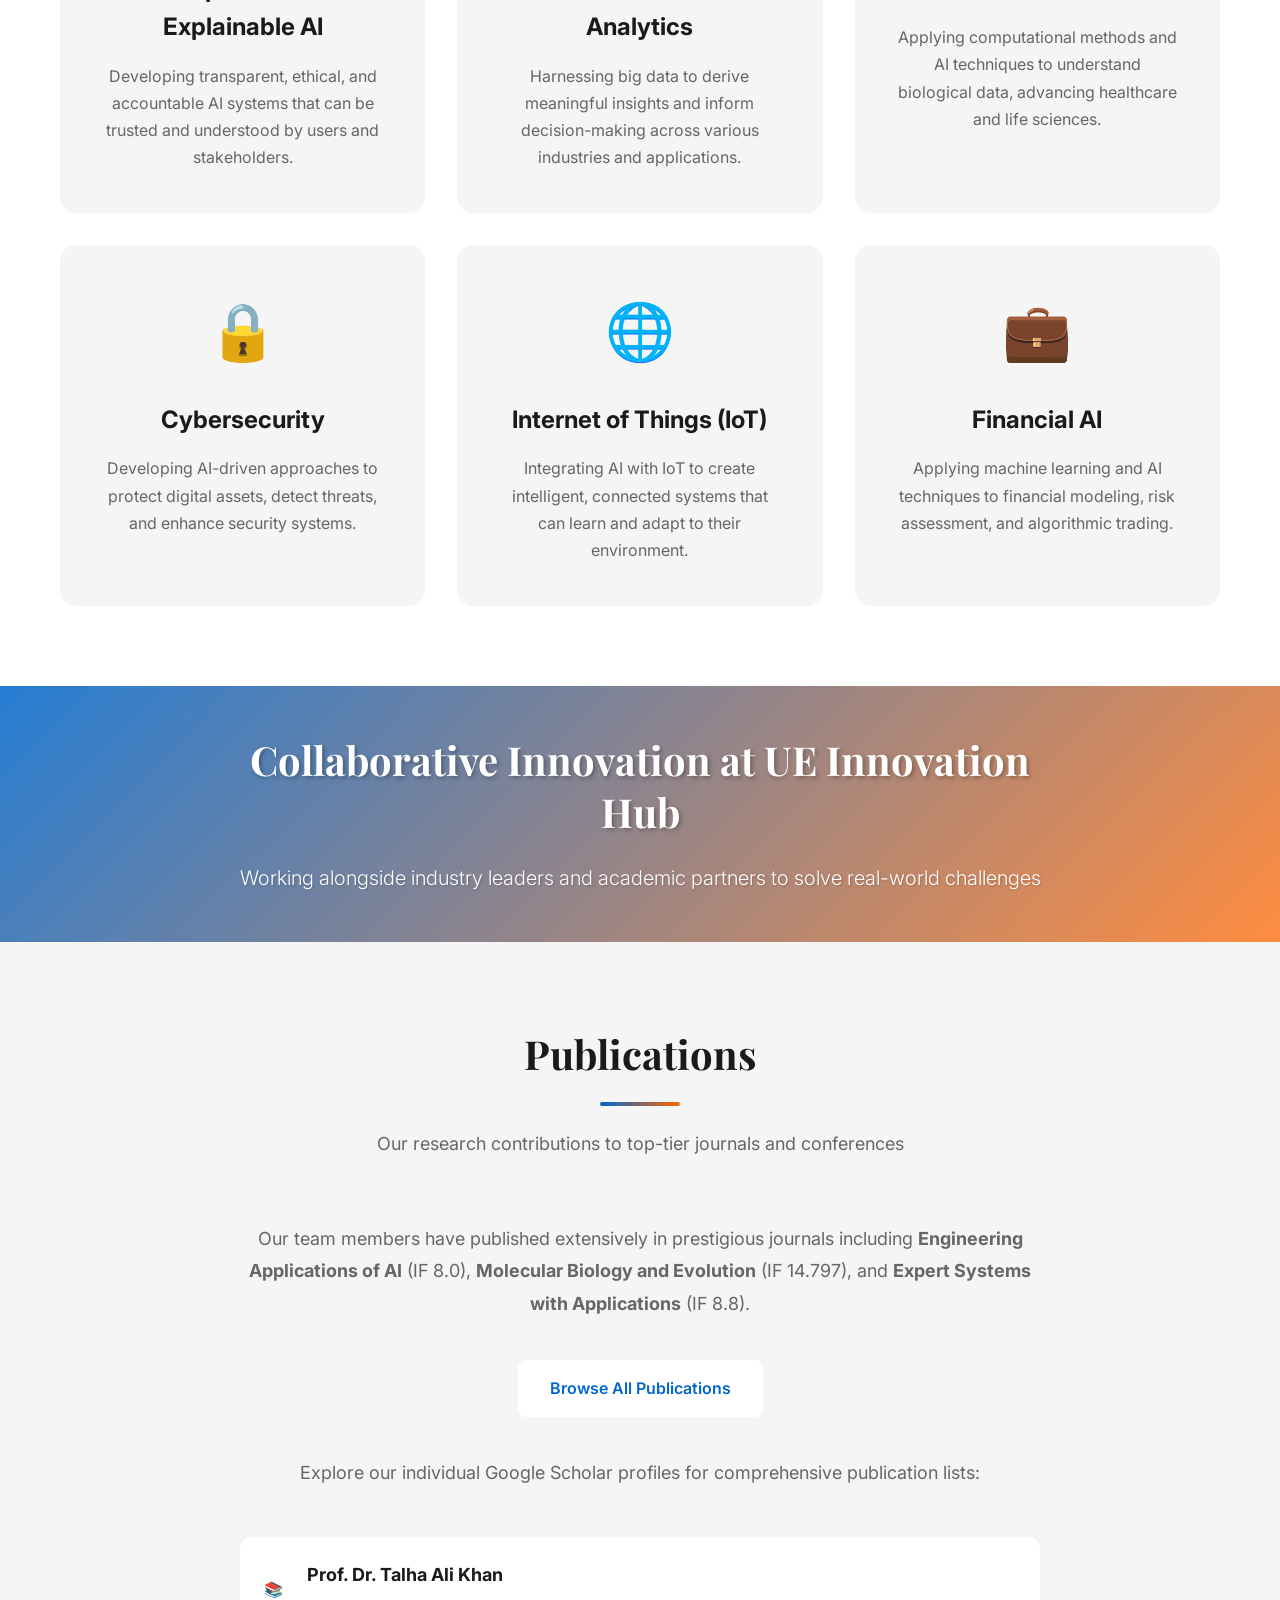
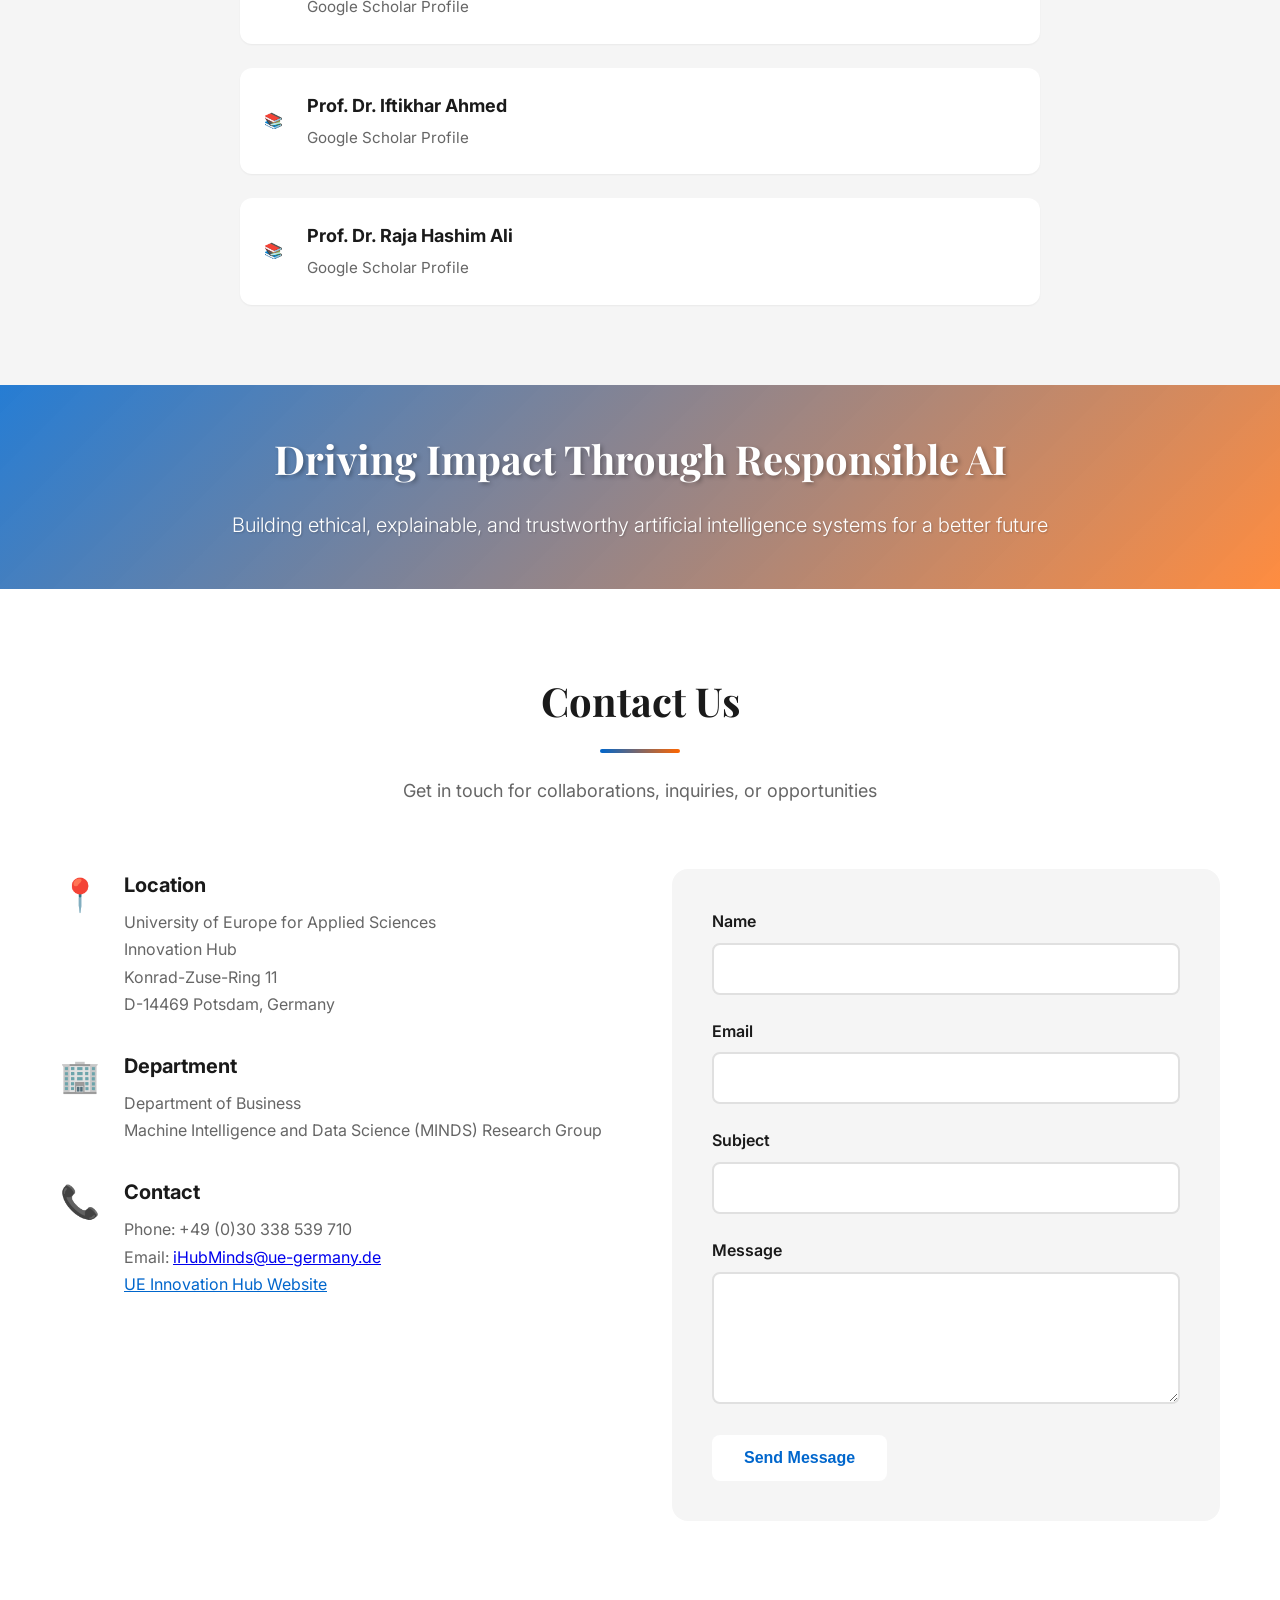
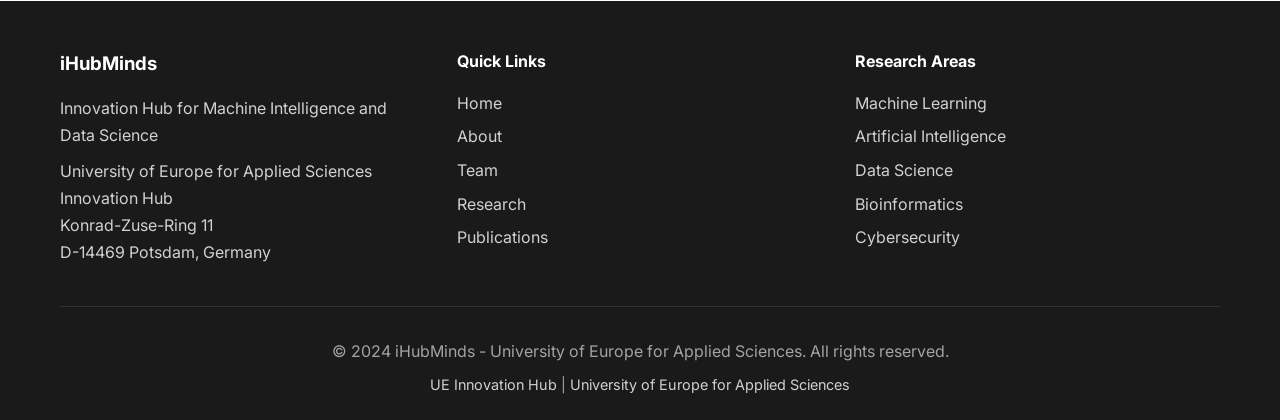
==== commit 15943cee: "email change v2" ====
--- a/index.html
+++ b/index.html
@@ -569,7 +569,7 @@
                         <div>
                             <h3>Contact</h3>
                             <p>Phone: +49 (0)30 338 539 710<br>
-                                Email: <a href="mailto:[EMAIL_ADDRESS]">[iHubMinds@ue-germany.de]</a><br>
+                                Email: <a href="mailto:[EMAIL_ADDRESS]">iHubMinds@ue-germany.de</a><br>
                                 <a href="https://www.ue-germany.com/de/standorte/innovation-hub" target="_blank"
                                     style="color: var(--ue-blue);">UE Innovation Hub Website</a>
                             </p>
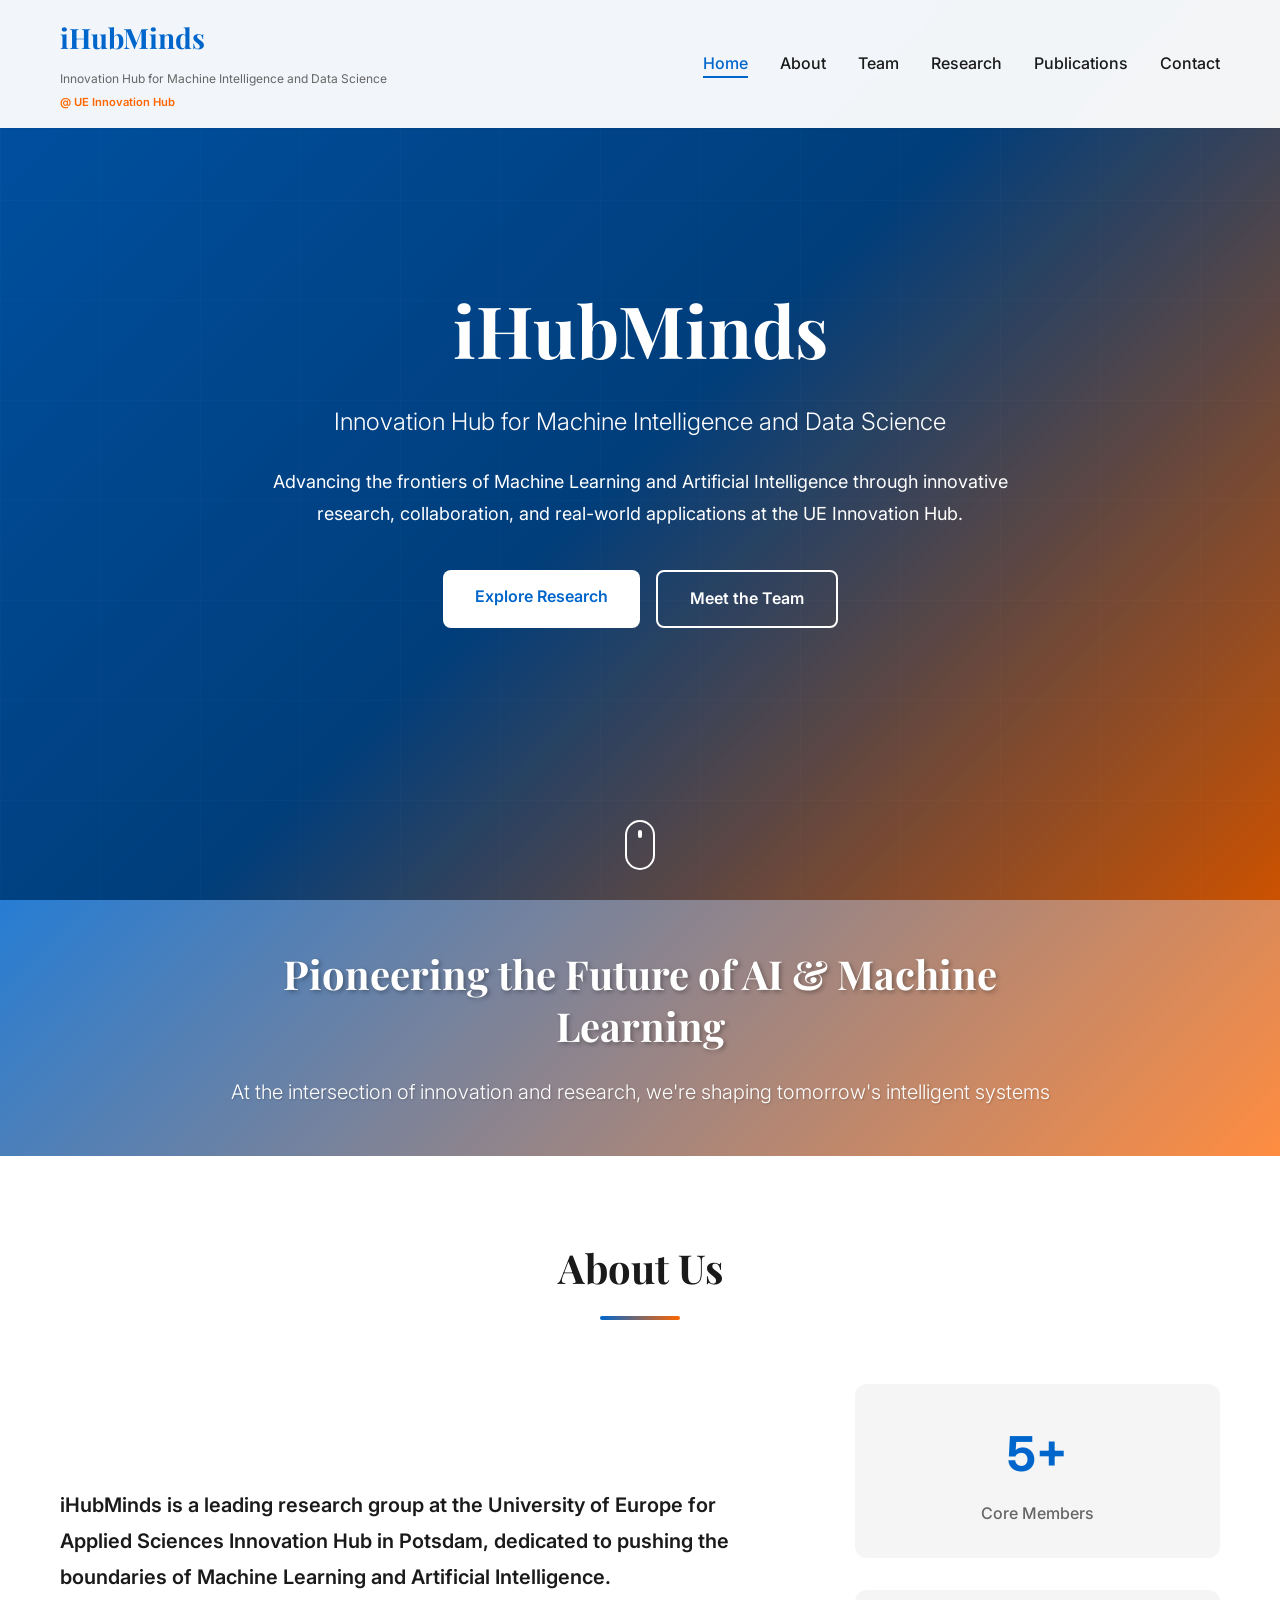
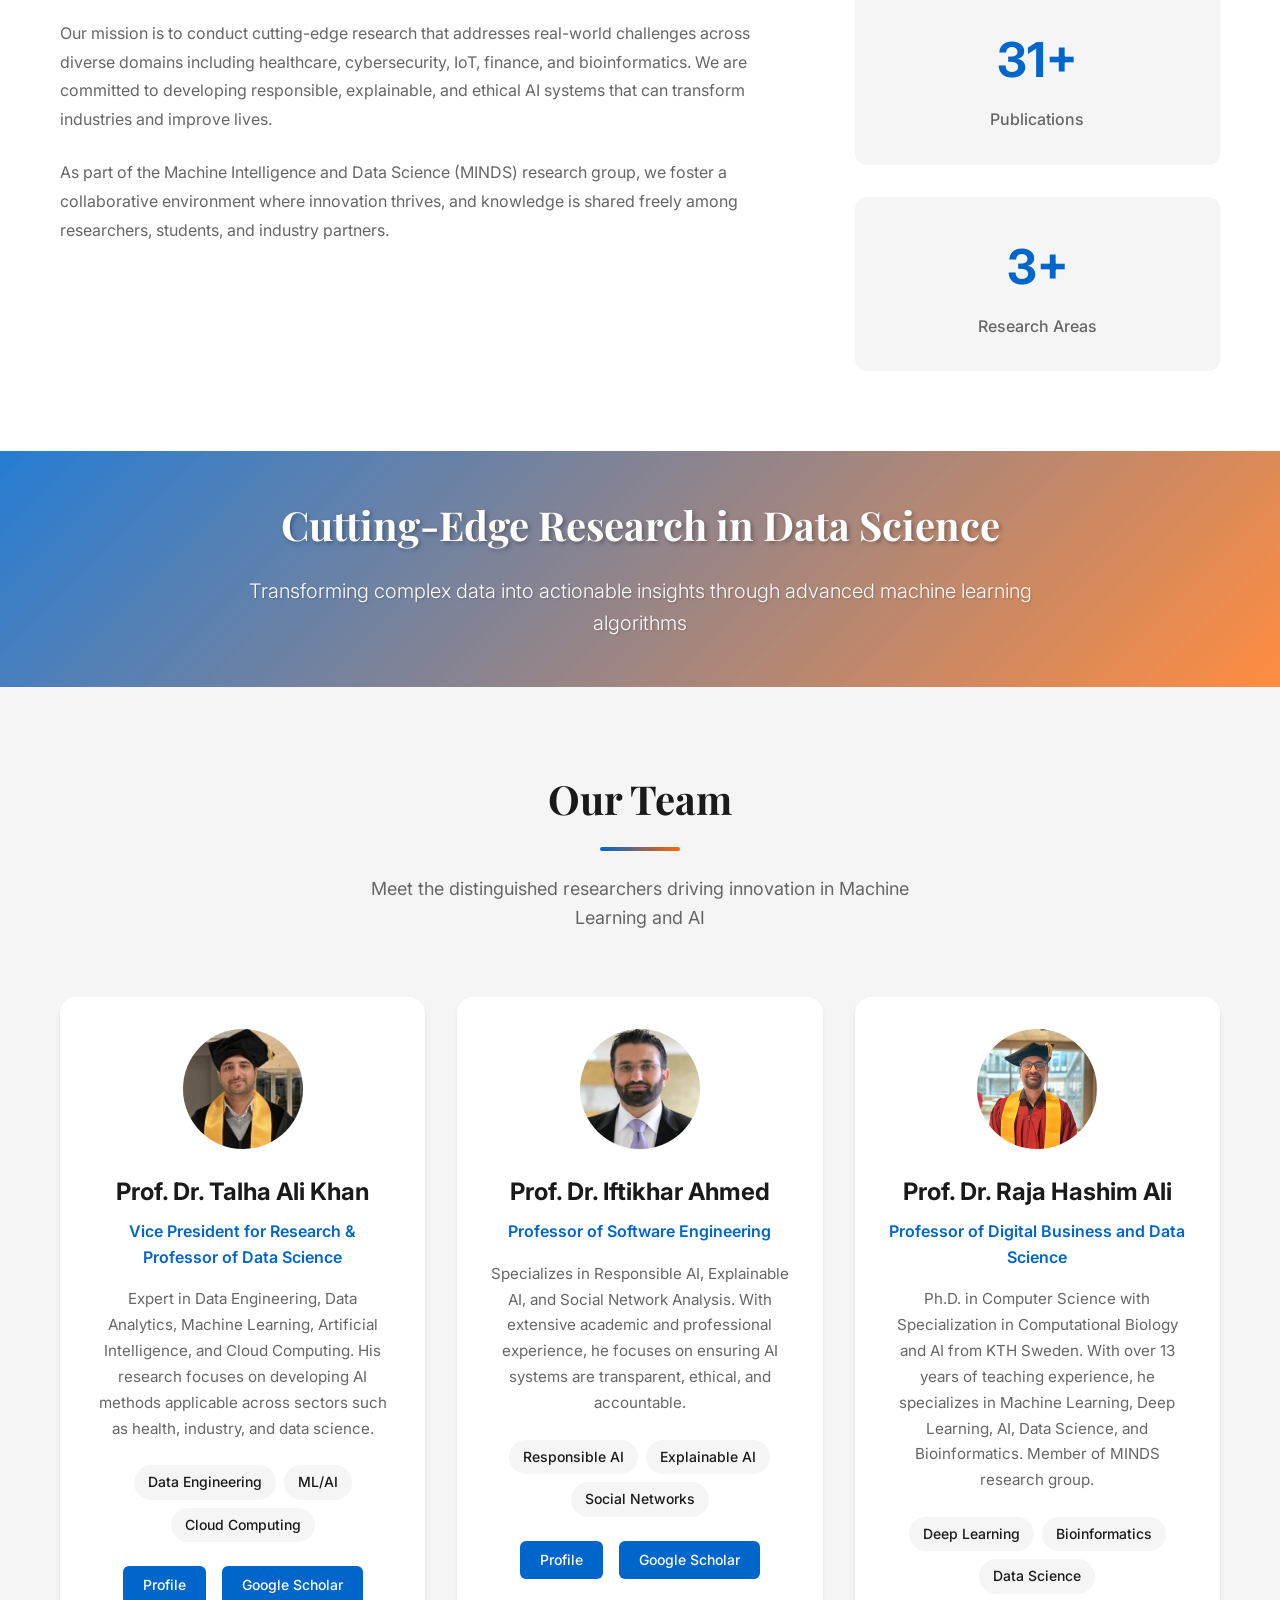
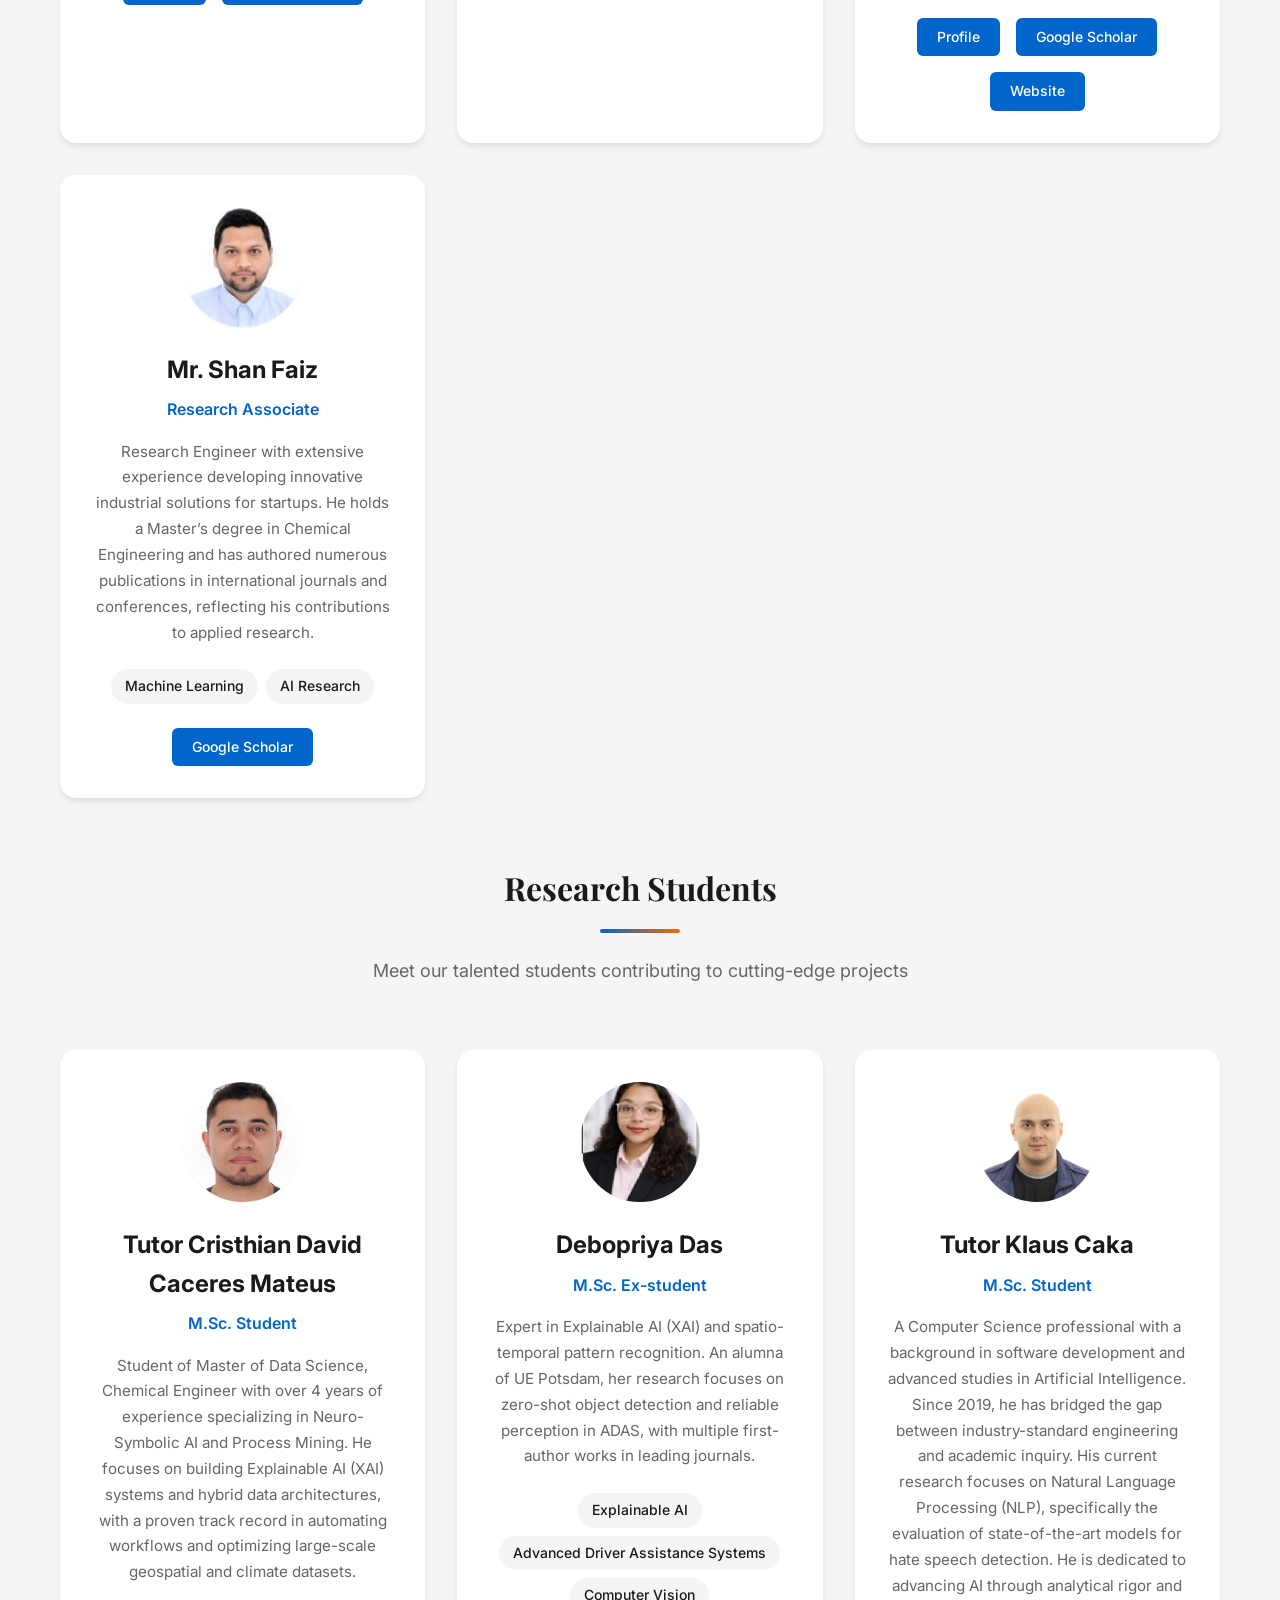
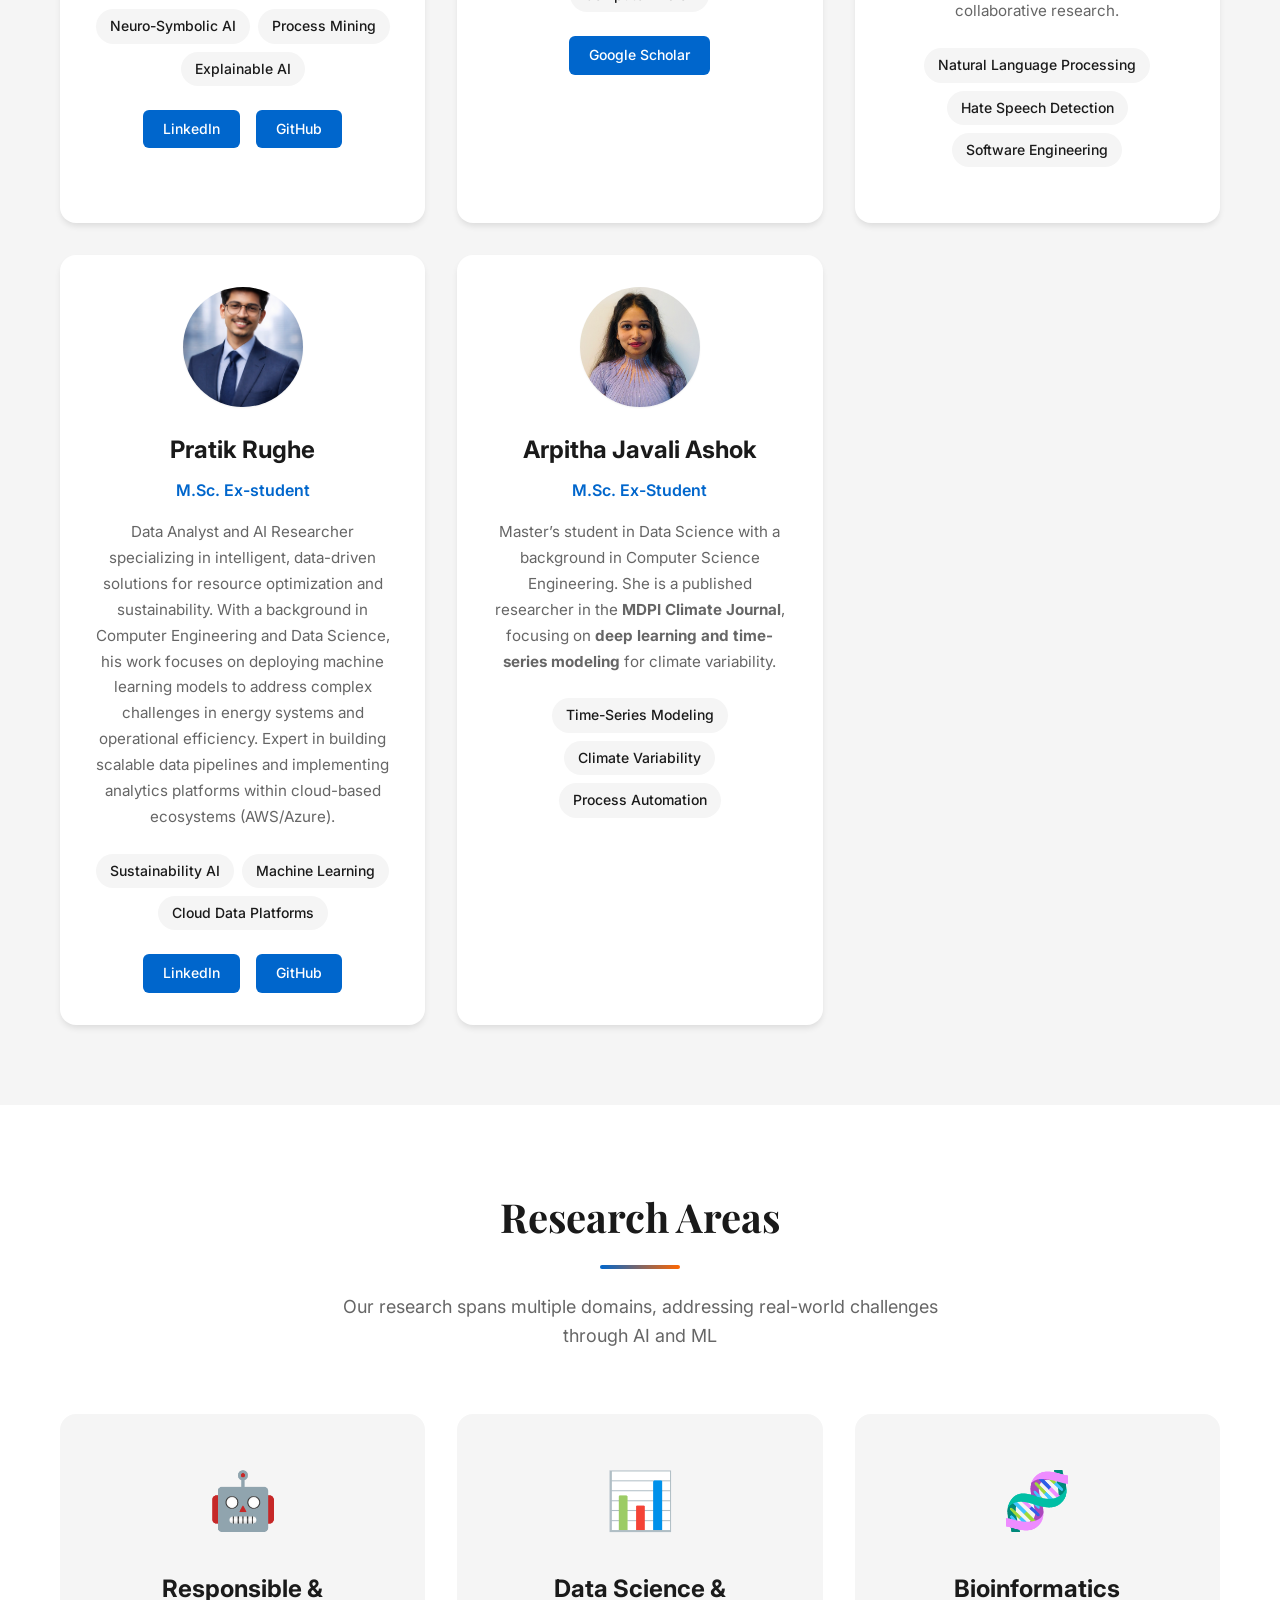
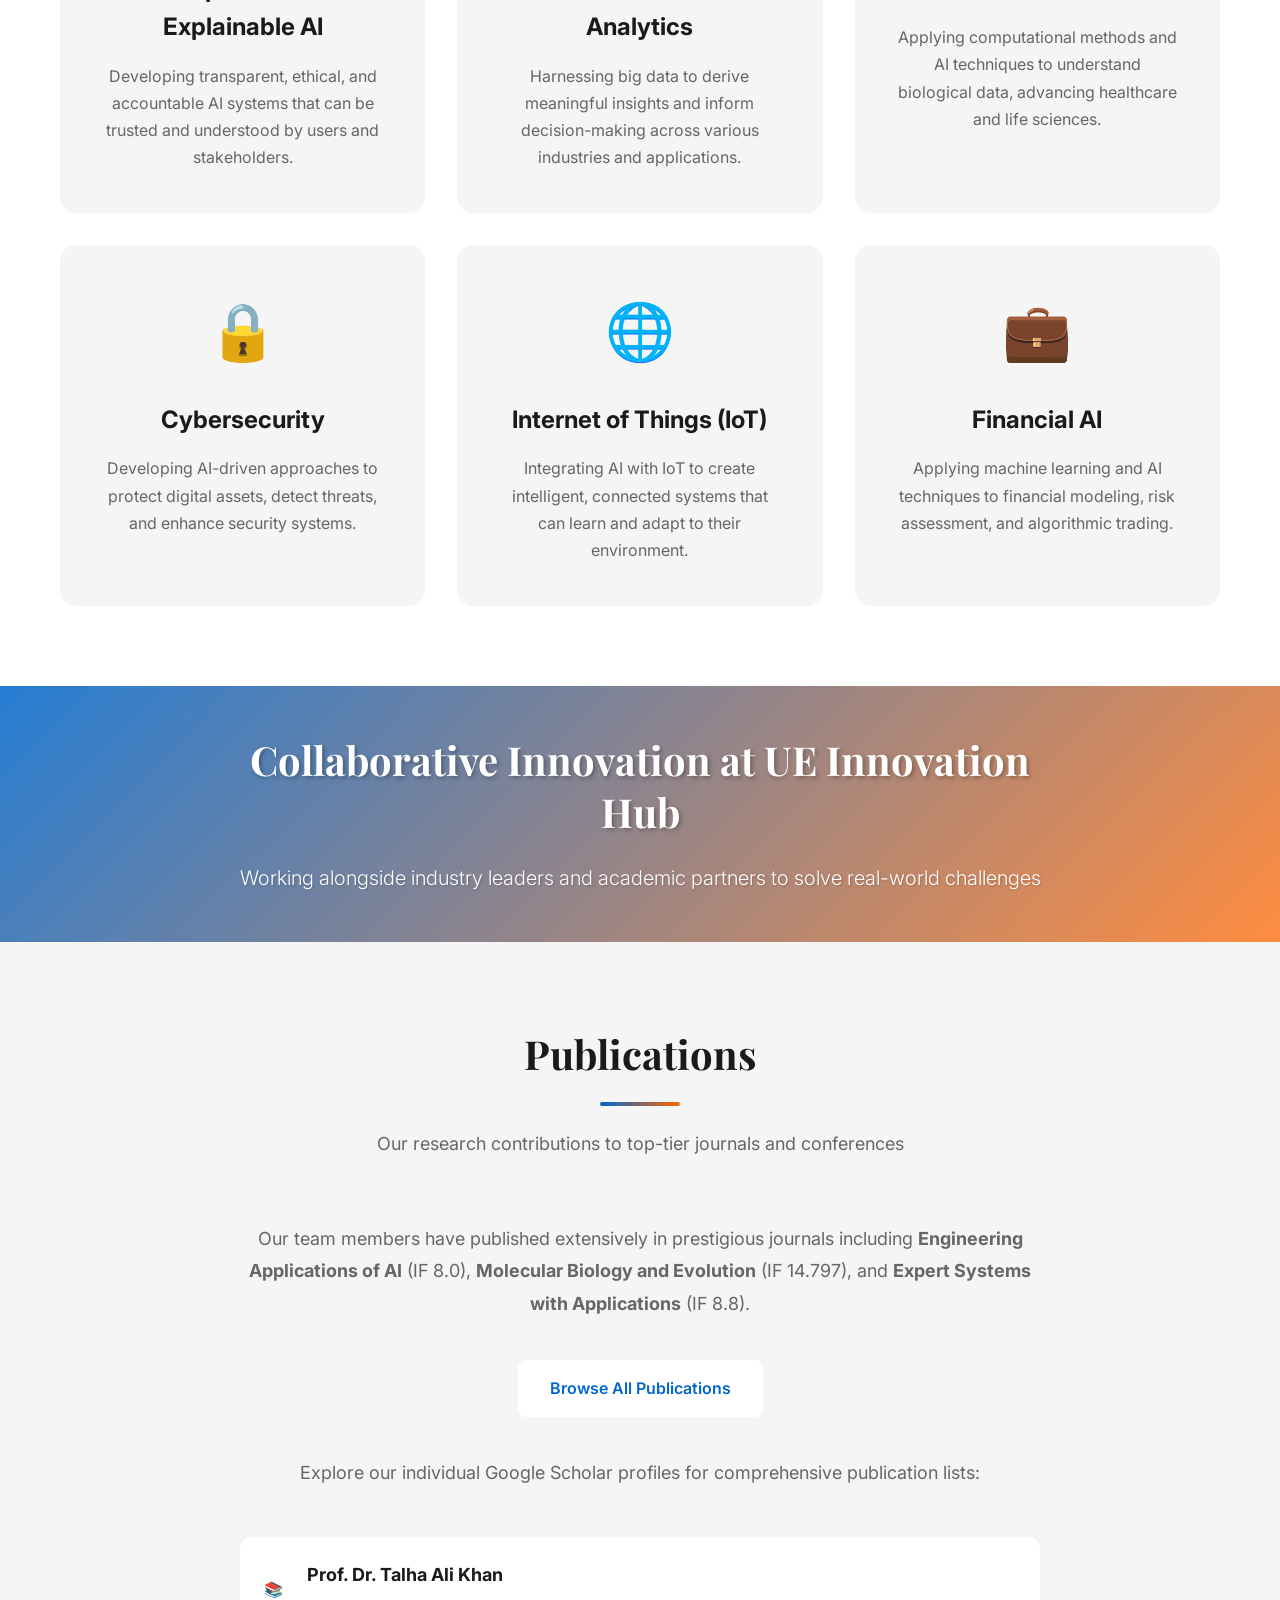
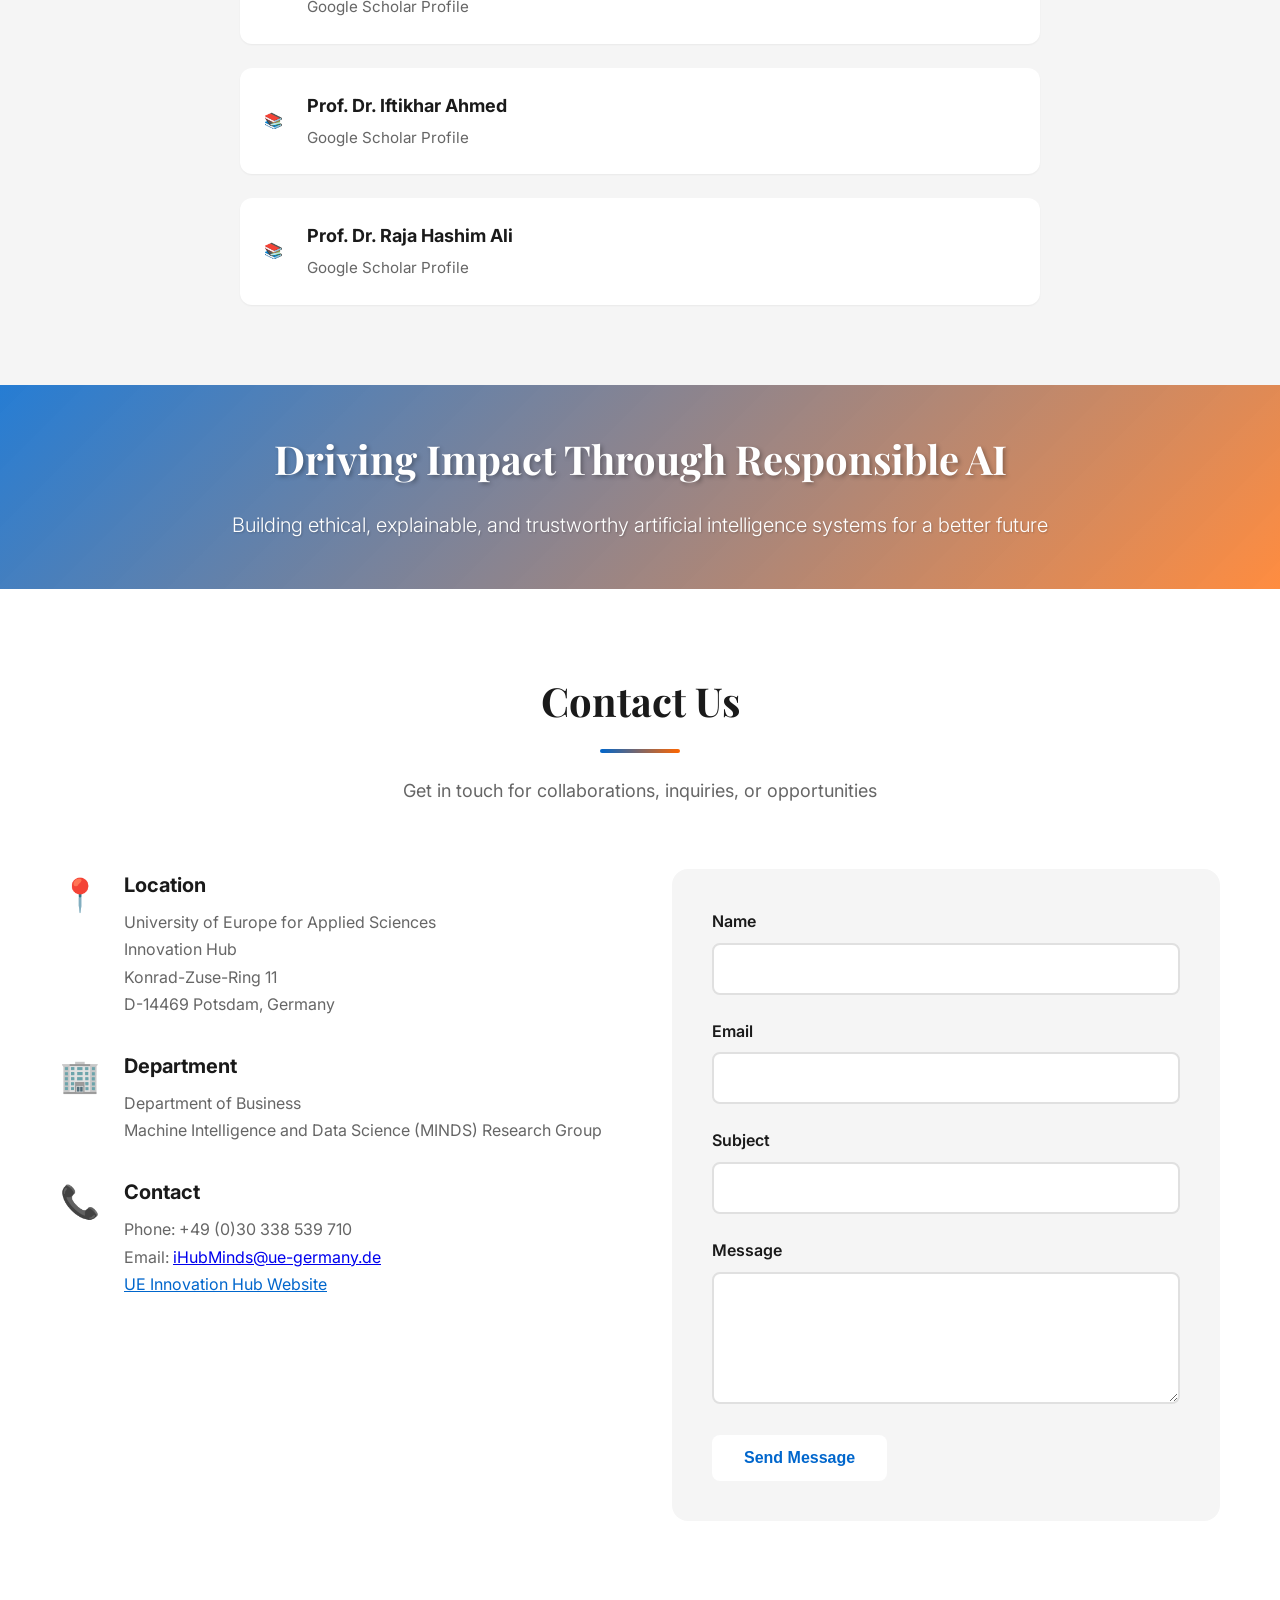
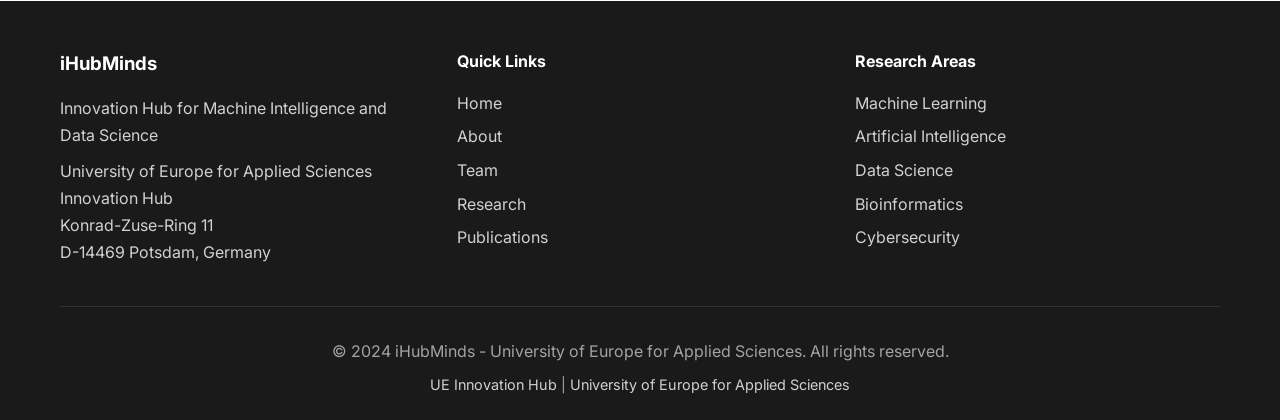
==== commit 762a4e31: "email change v3" ====
--- a/index.html
+++ b/index.html
@@ -569,7 +569,7 @@
                         <div>
                             <h3>Contact</h3>
                             <p>Phone: +49 (0)30 338 539 710<br>
-                                Email: <a href="mailto:[EMAIL_ADDRESS]">iHubMinds@ue-germany.de</a><br>
+                                Email: <a href="mailto:EMAIL_ADDRESS">iHubMinds@ue-germany.de</a><br>
                                 <a href="https://www.ue-germany.com/de/standorte/innovation-hub" target="_blank"
                                     style="color: var(--ue-blue);">UE Innovation Hub Website</a>
                             </p>
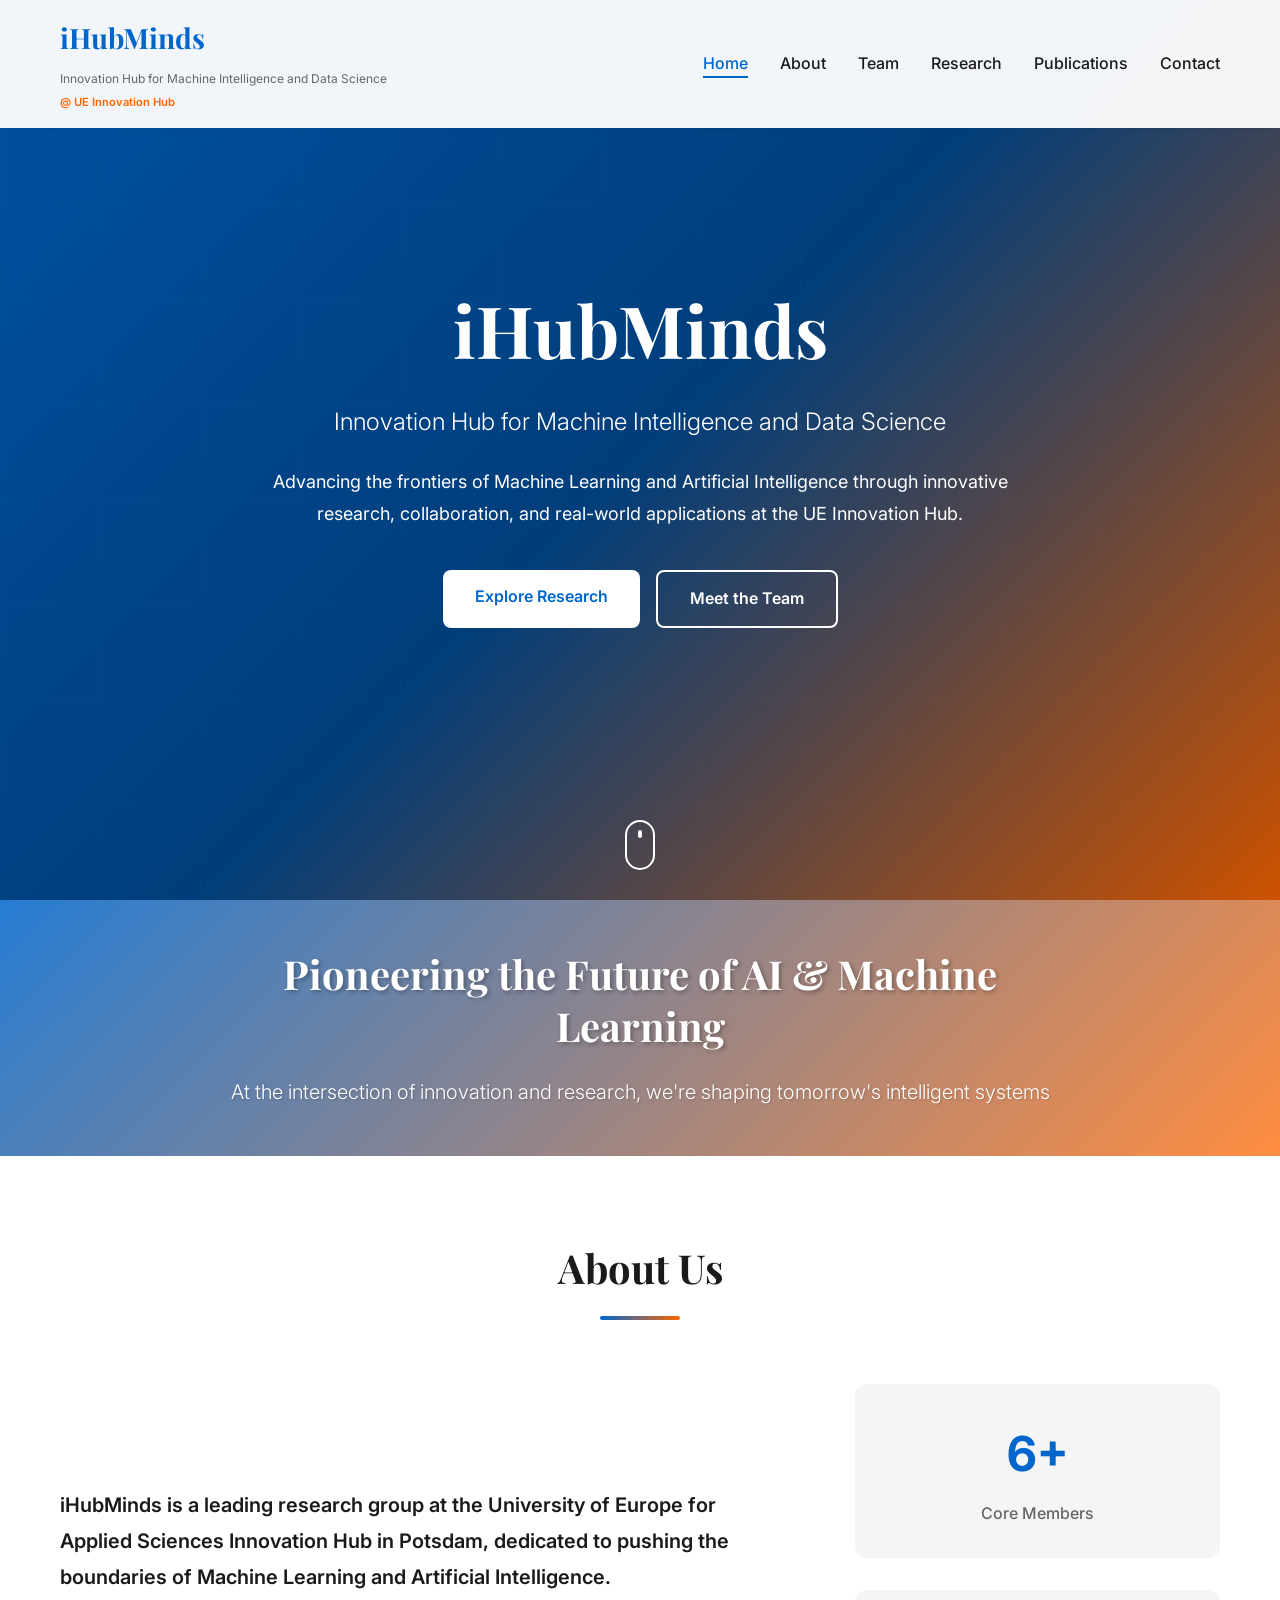
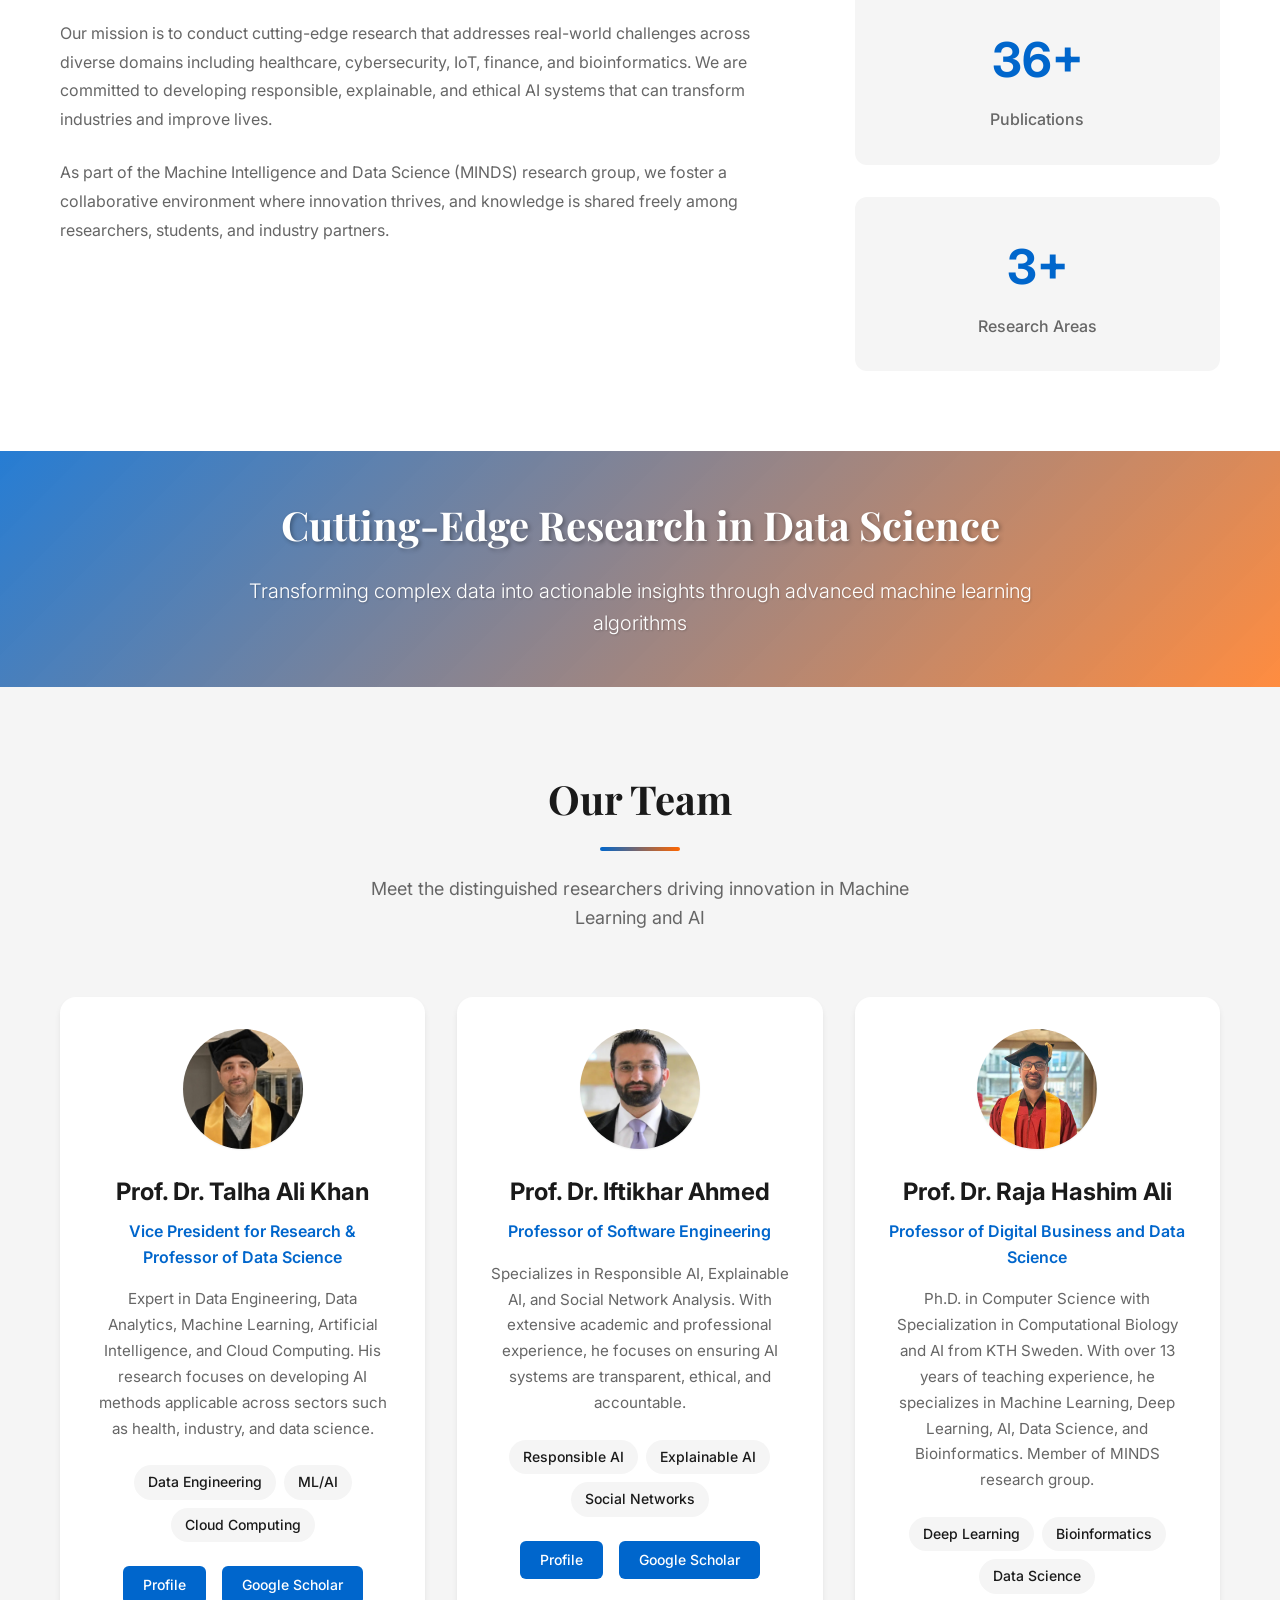
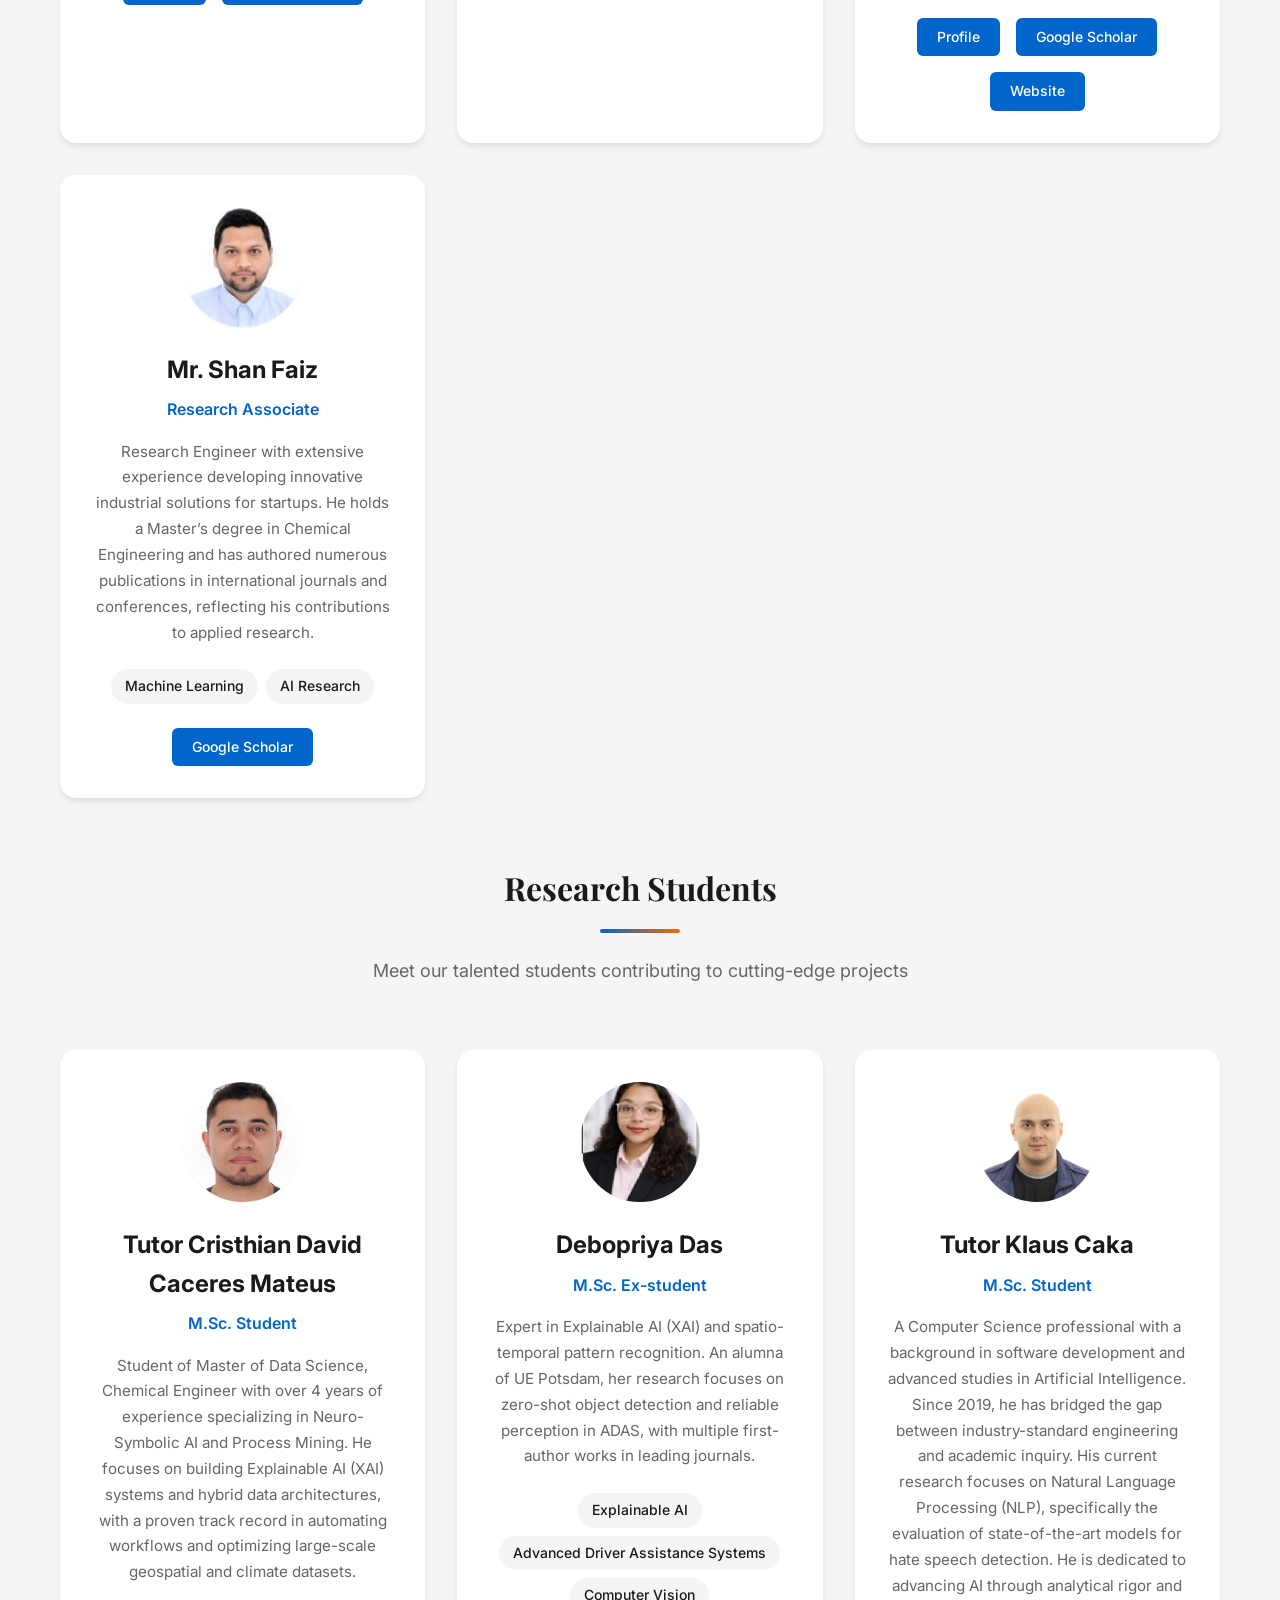
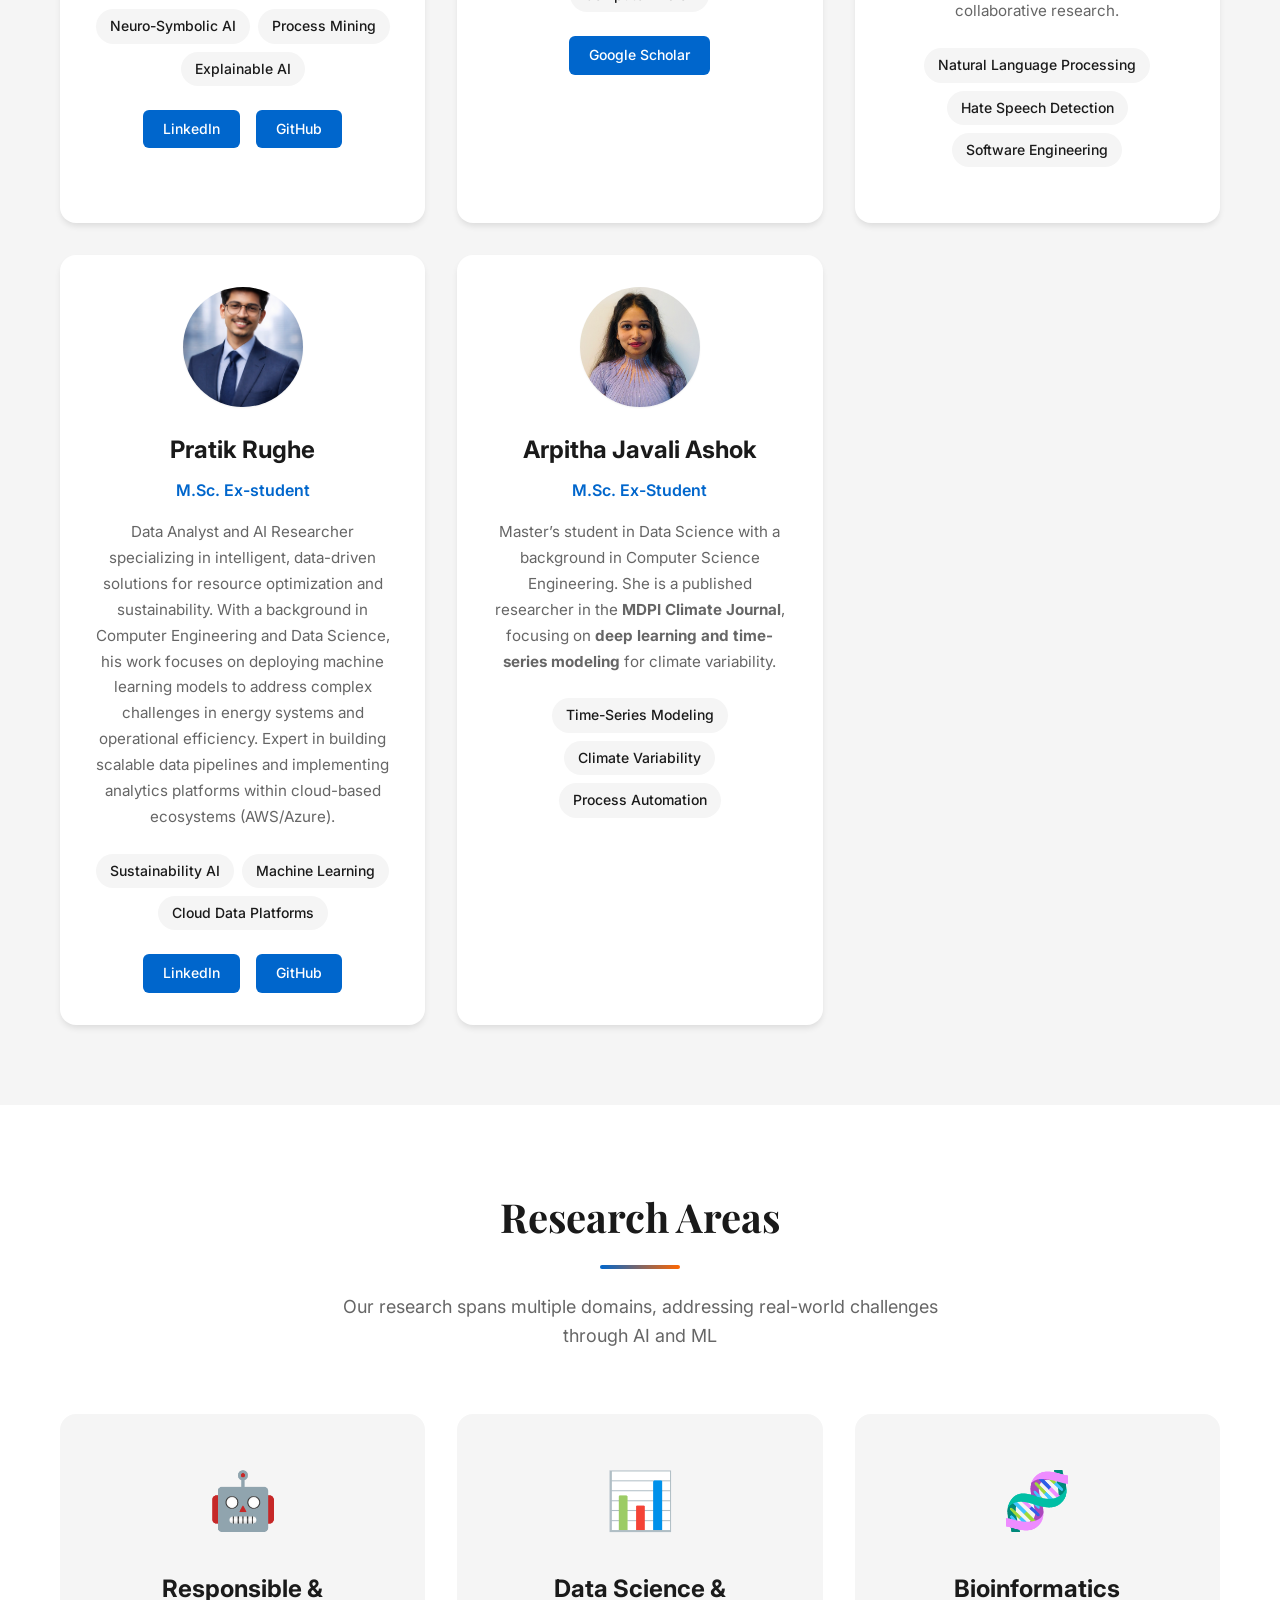
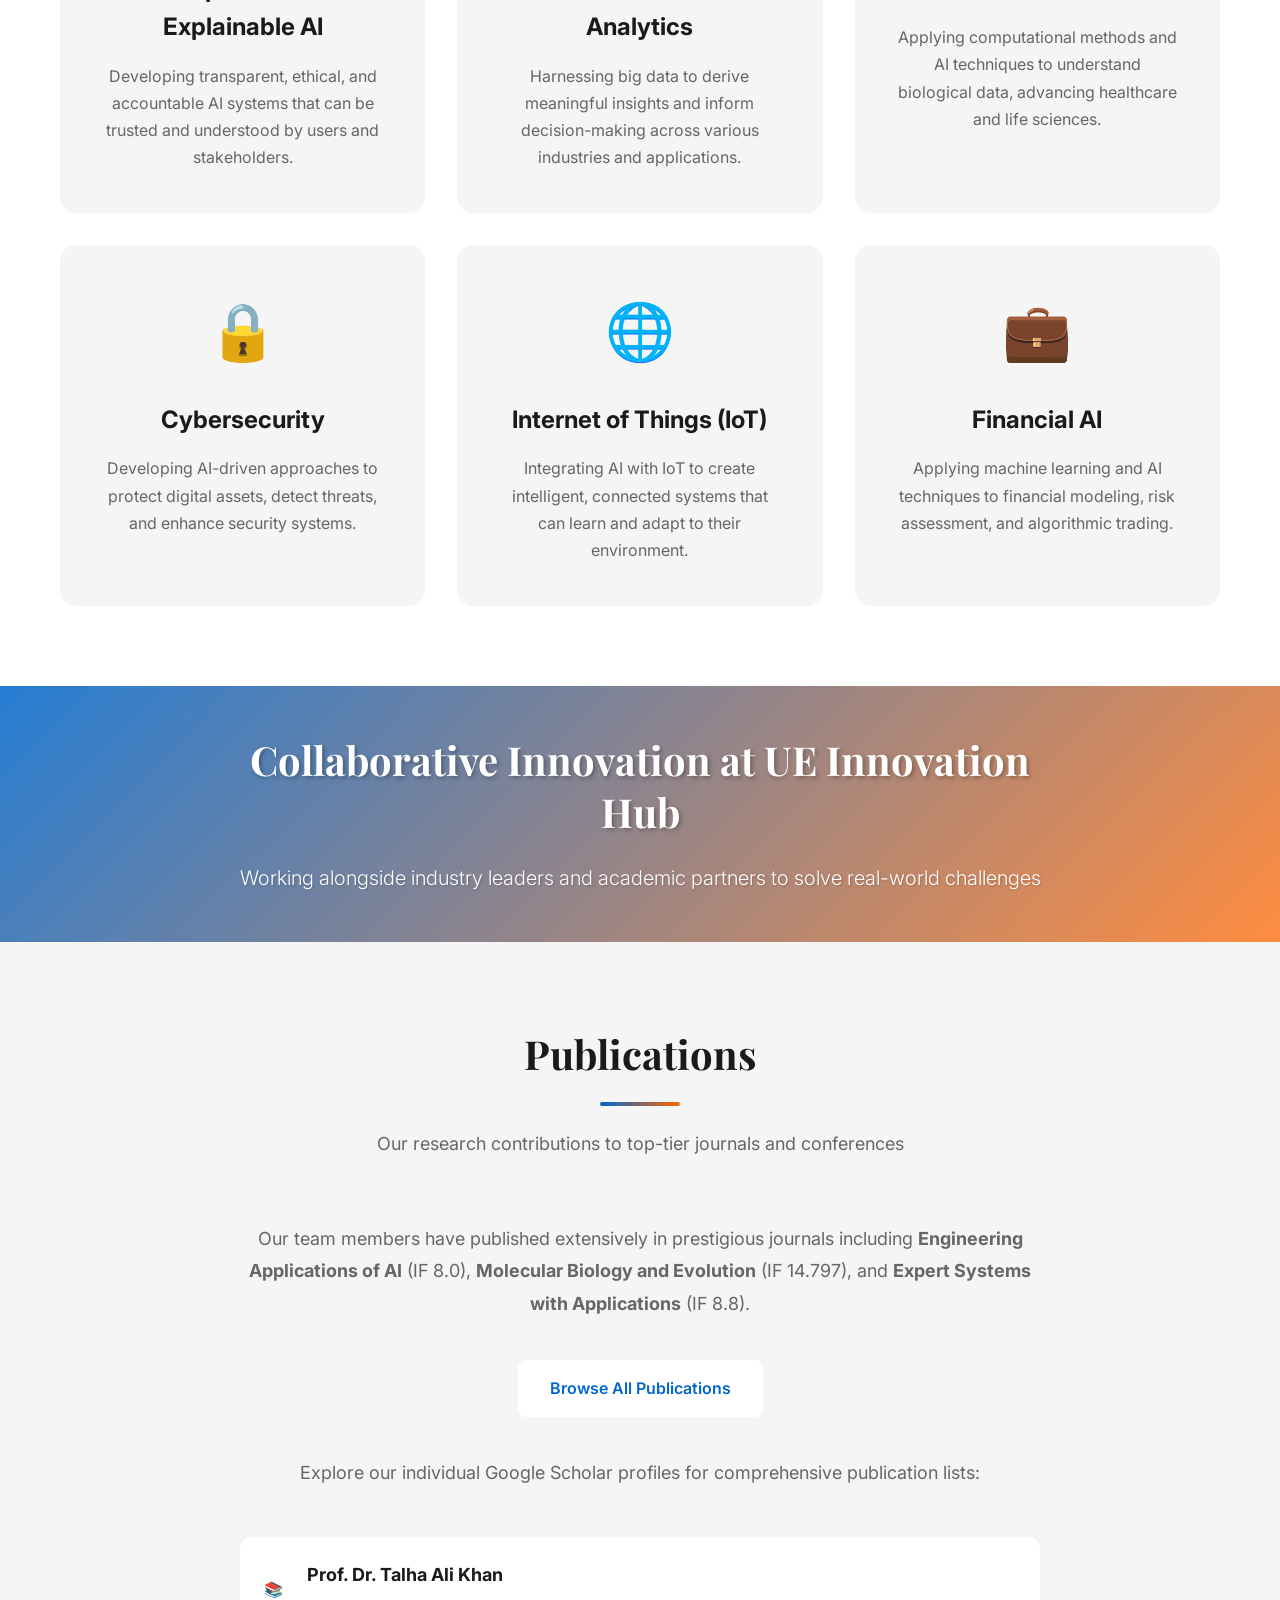
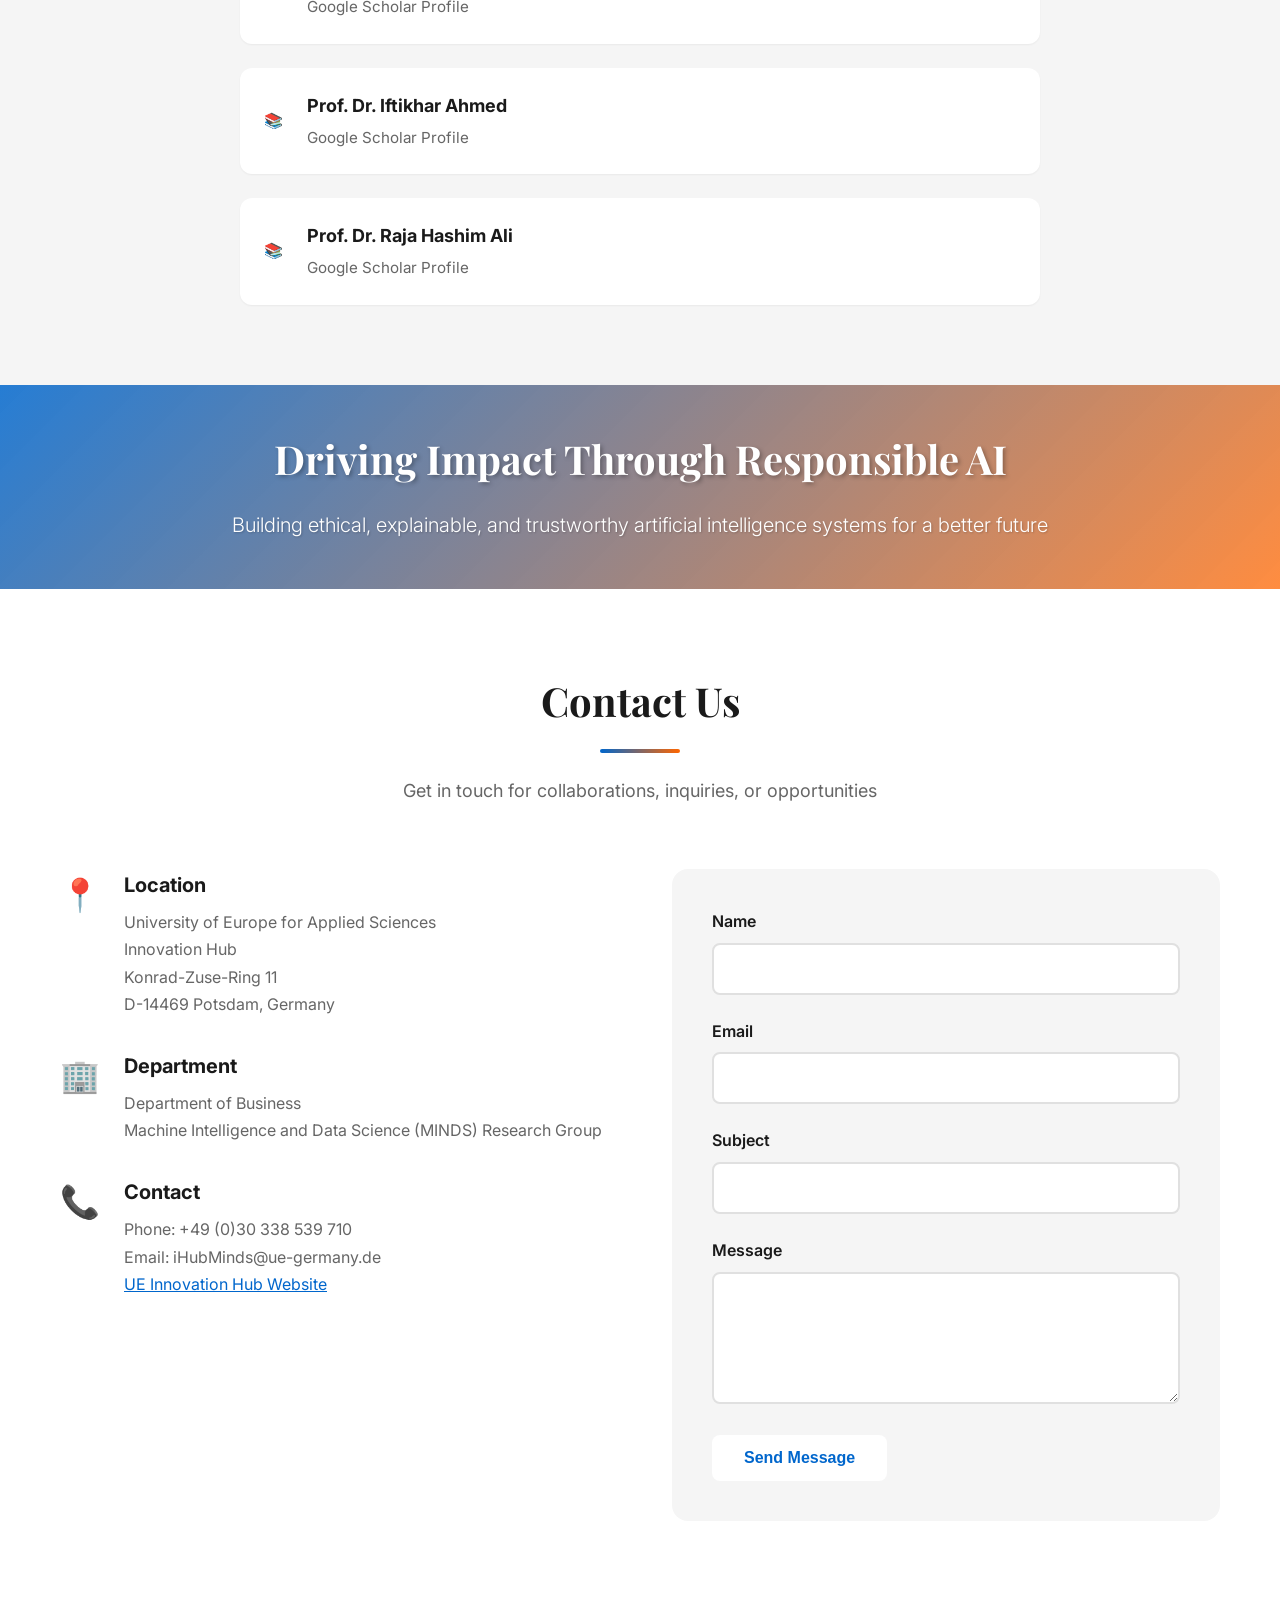
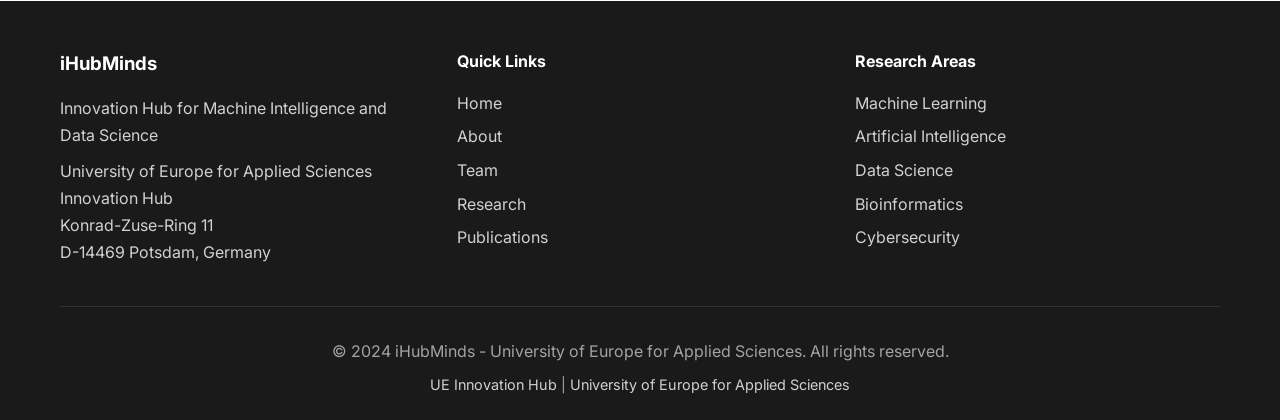
==== commit 3dccce6d: "email change v4" ====
--- a/index.html
+++ b/index.html
@@ -569,7 +569,7 @@
                         <div>
                             <h3>Contact</h3>
                             <p>Phone: +49 (0)30 338 539 710<br>
-                                Email: <a href="mailto:EMAIL_ADDRESS">iHubMinds@ue-germany.de</a><br>
+                                Email: iHubMinds@ue-germany.de<br>
                                 <a href="https://www.ue-germany.com/de/standorte/innovation-hub" target="_blank"
                                     style="color: var(--ue-blue);">UE Innovation Hub Website</a>
                             </p>
